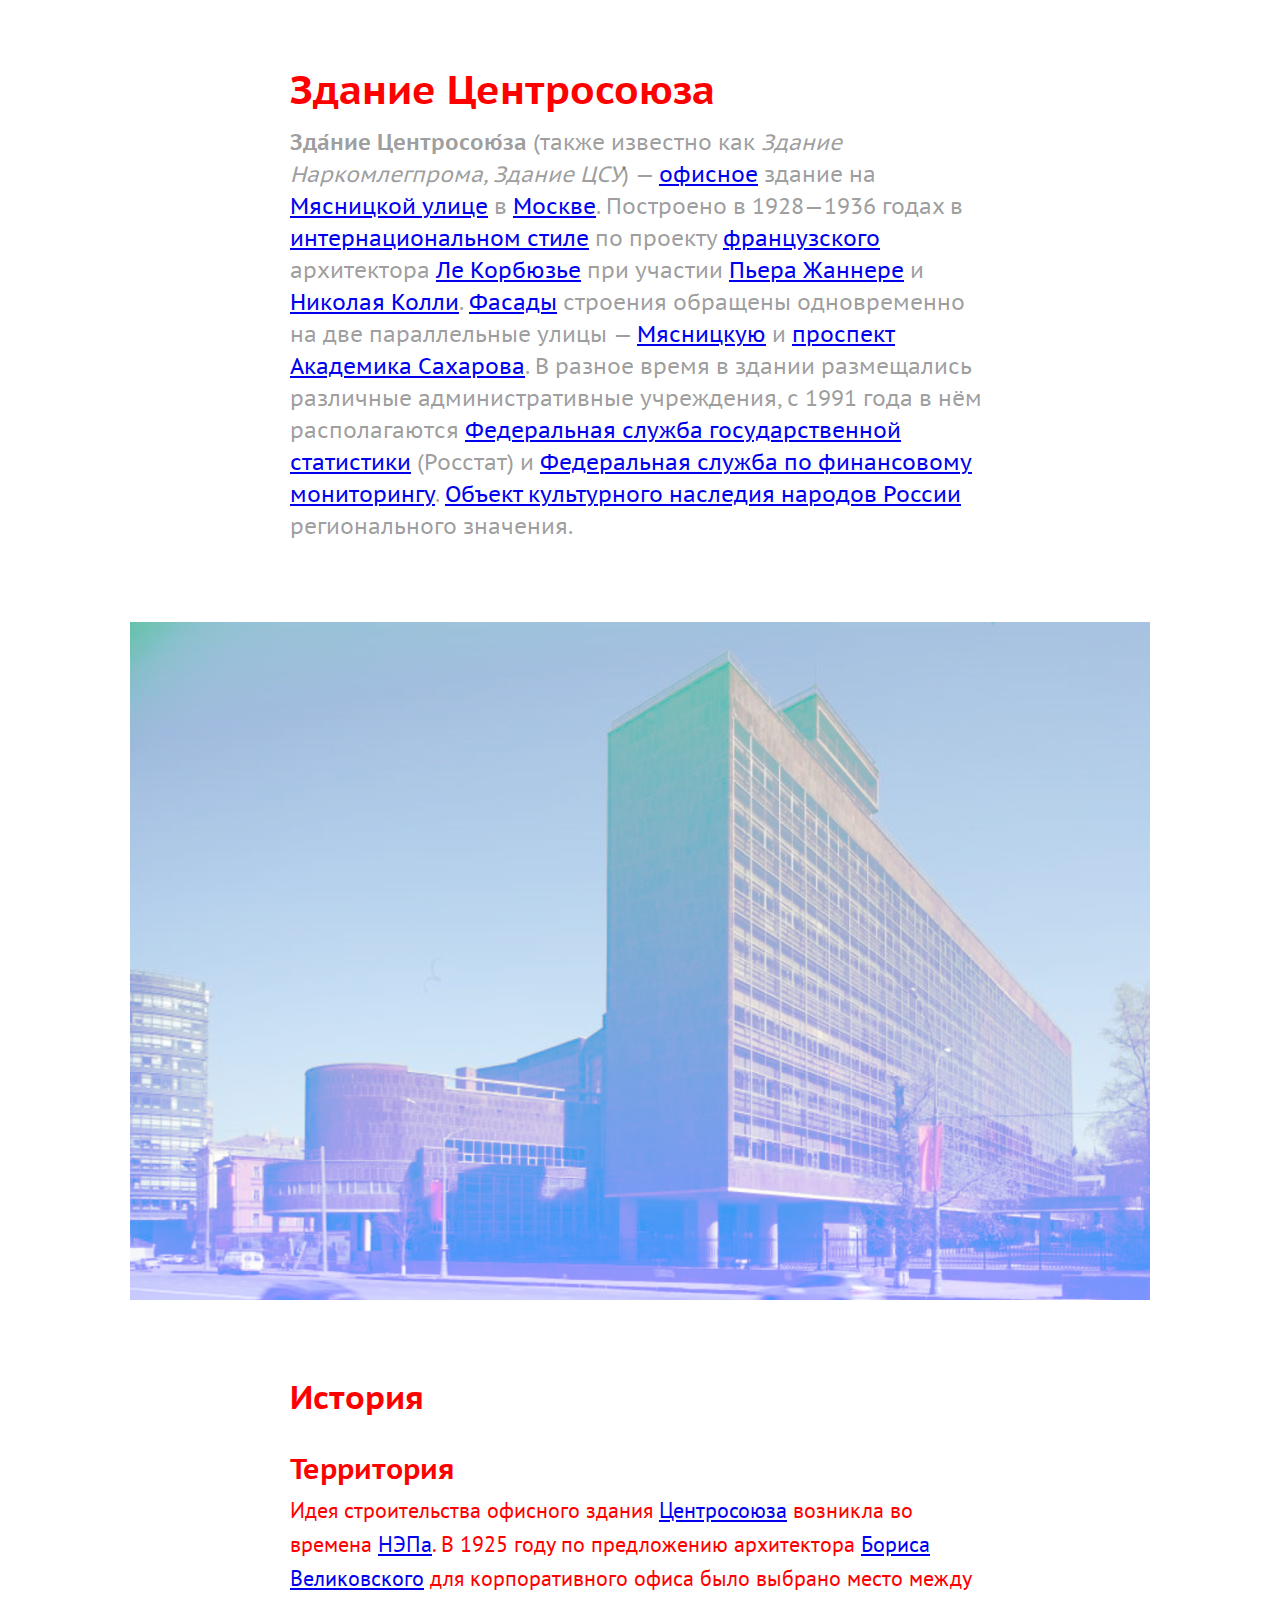
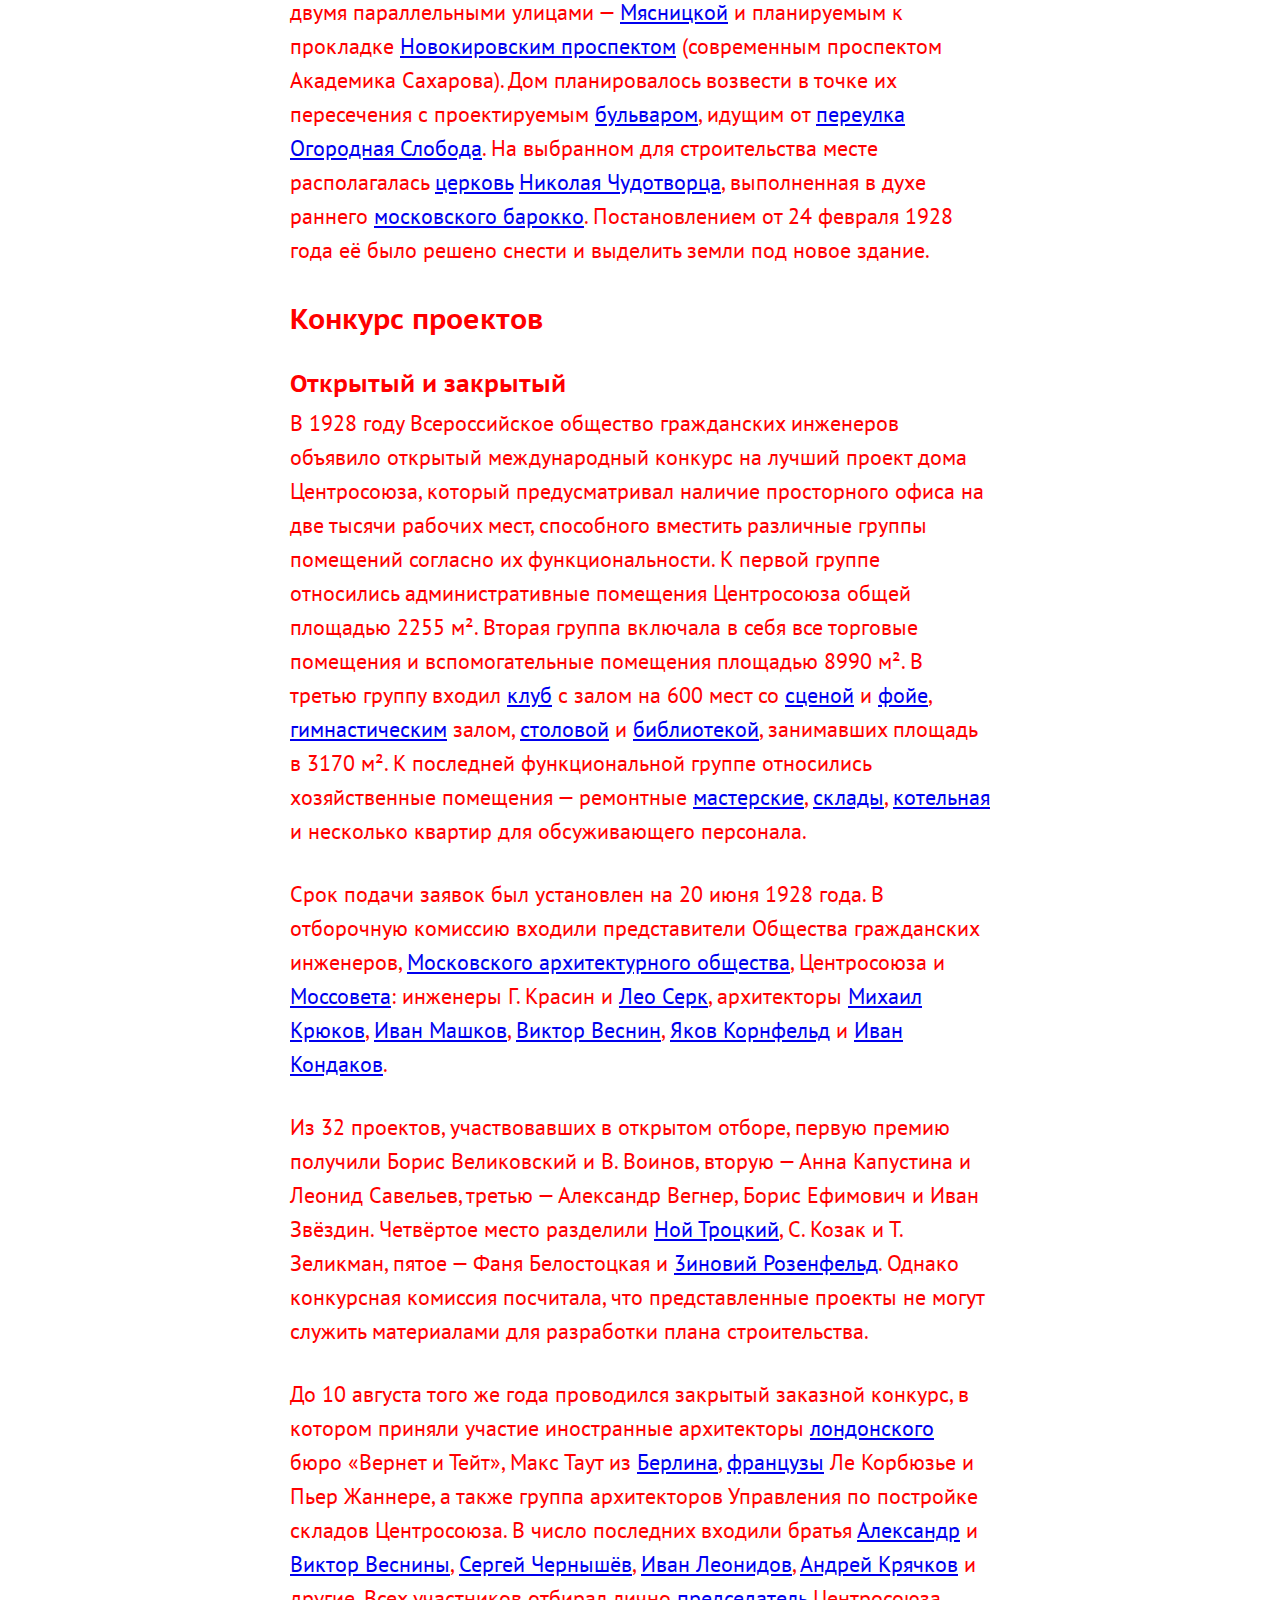
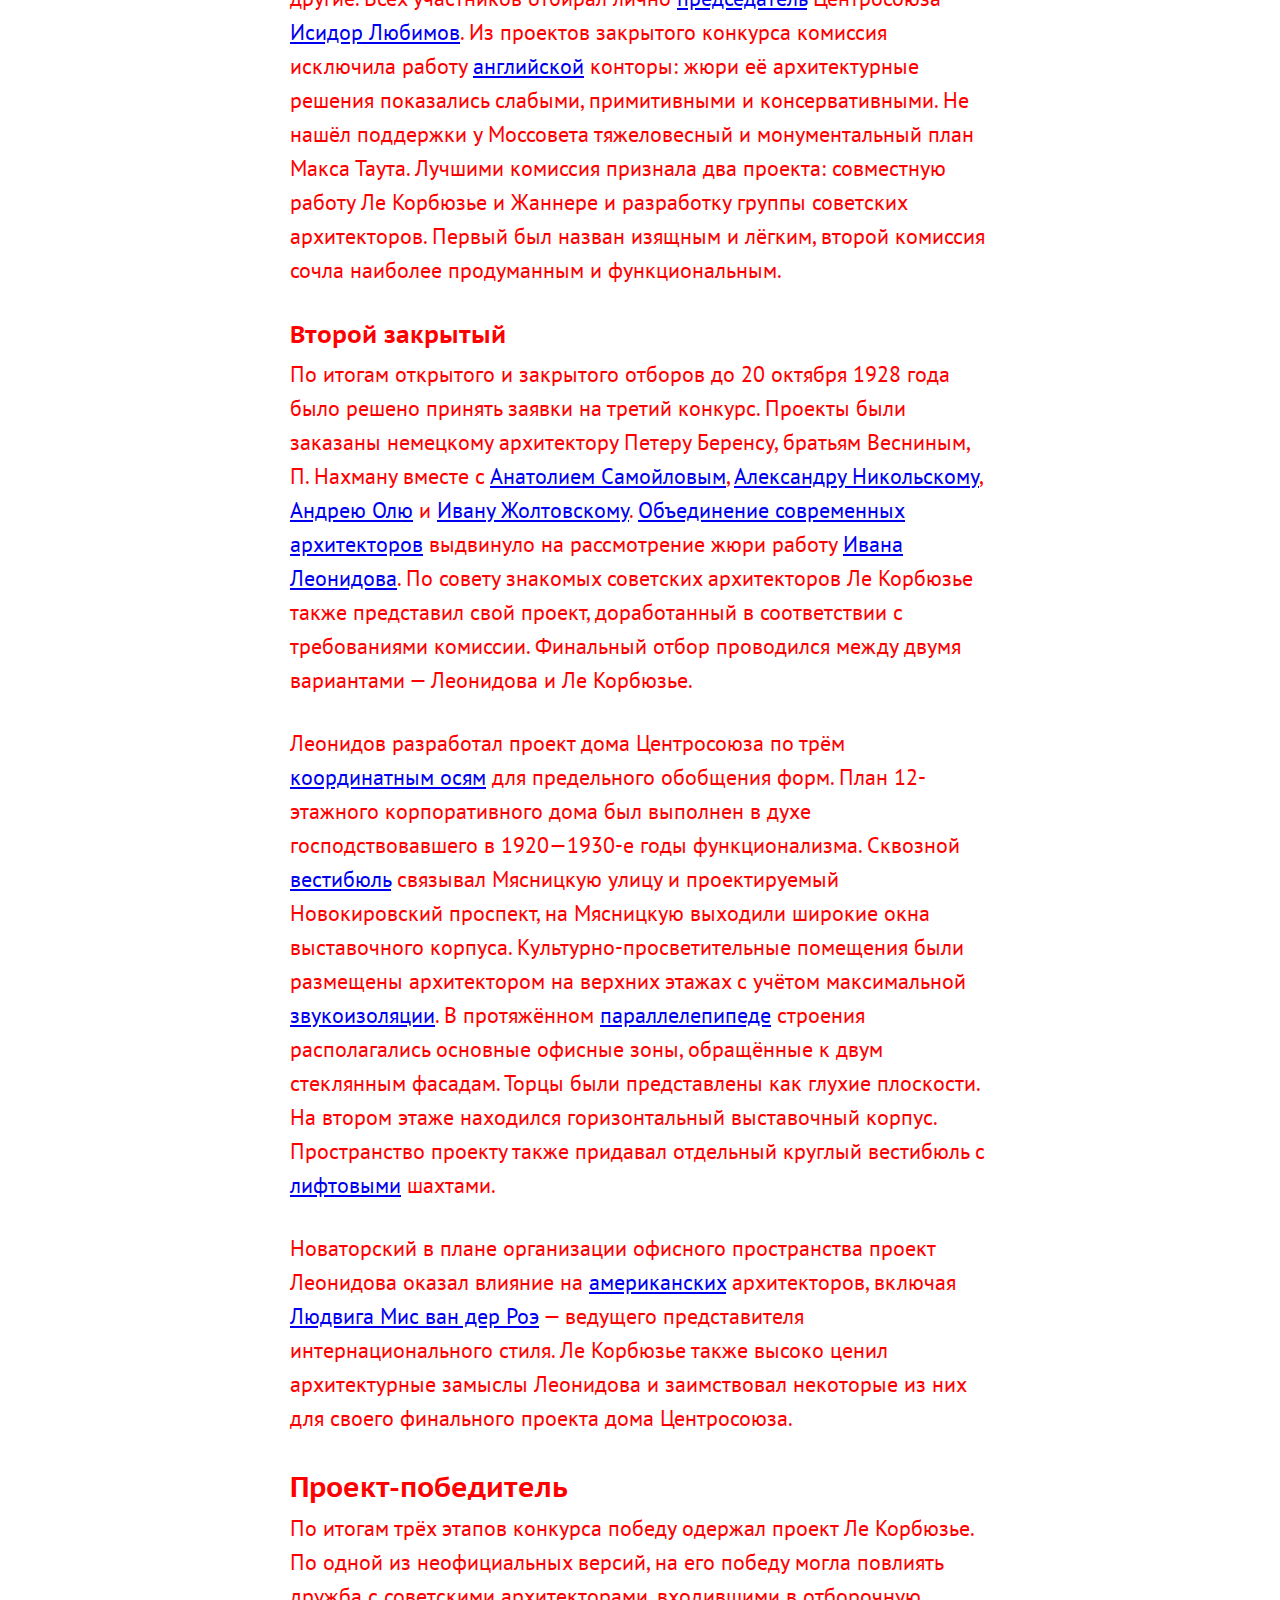
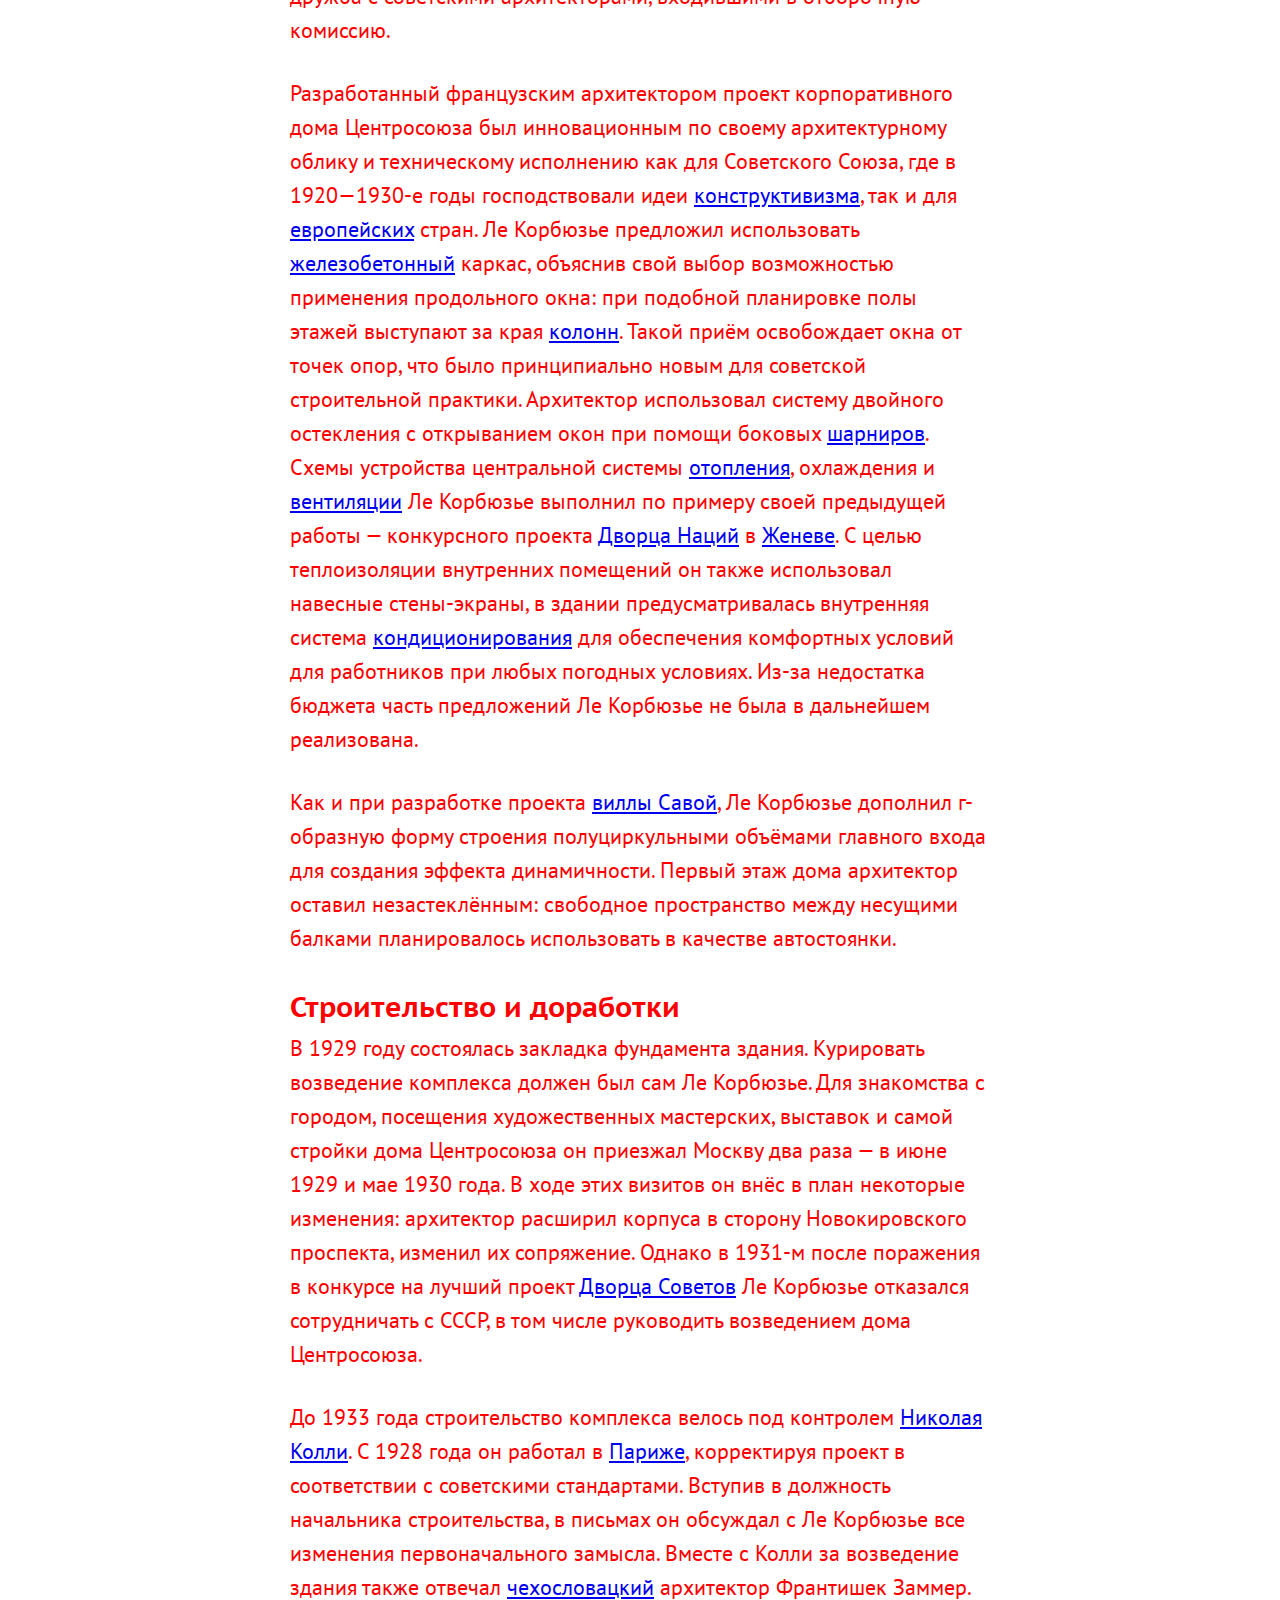
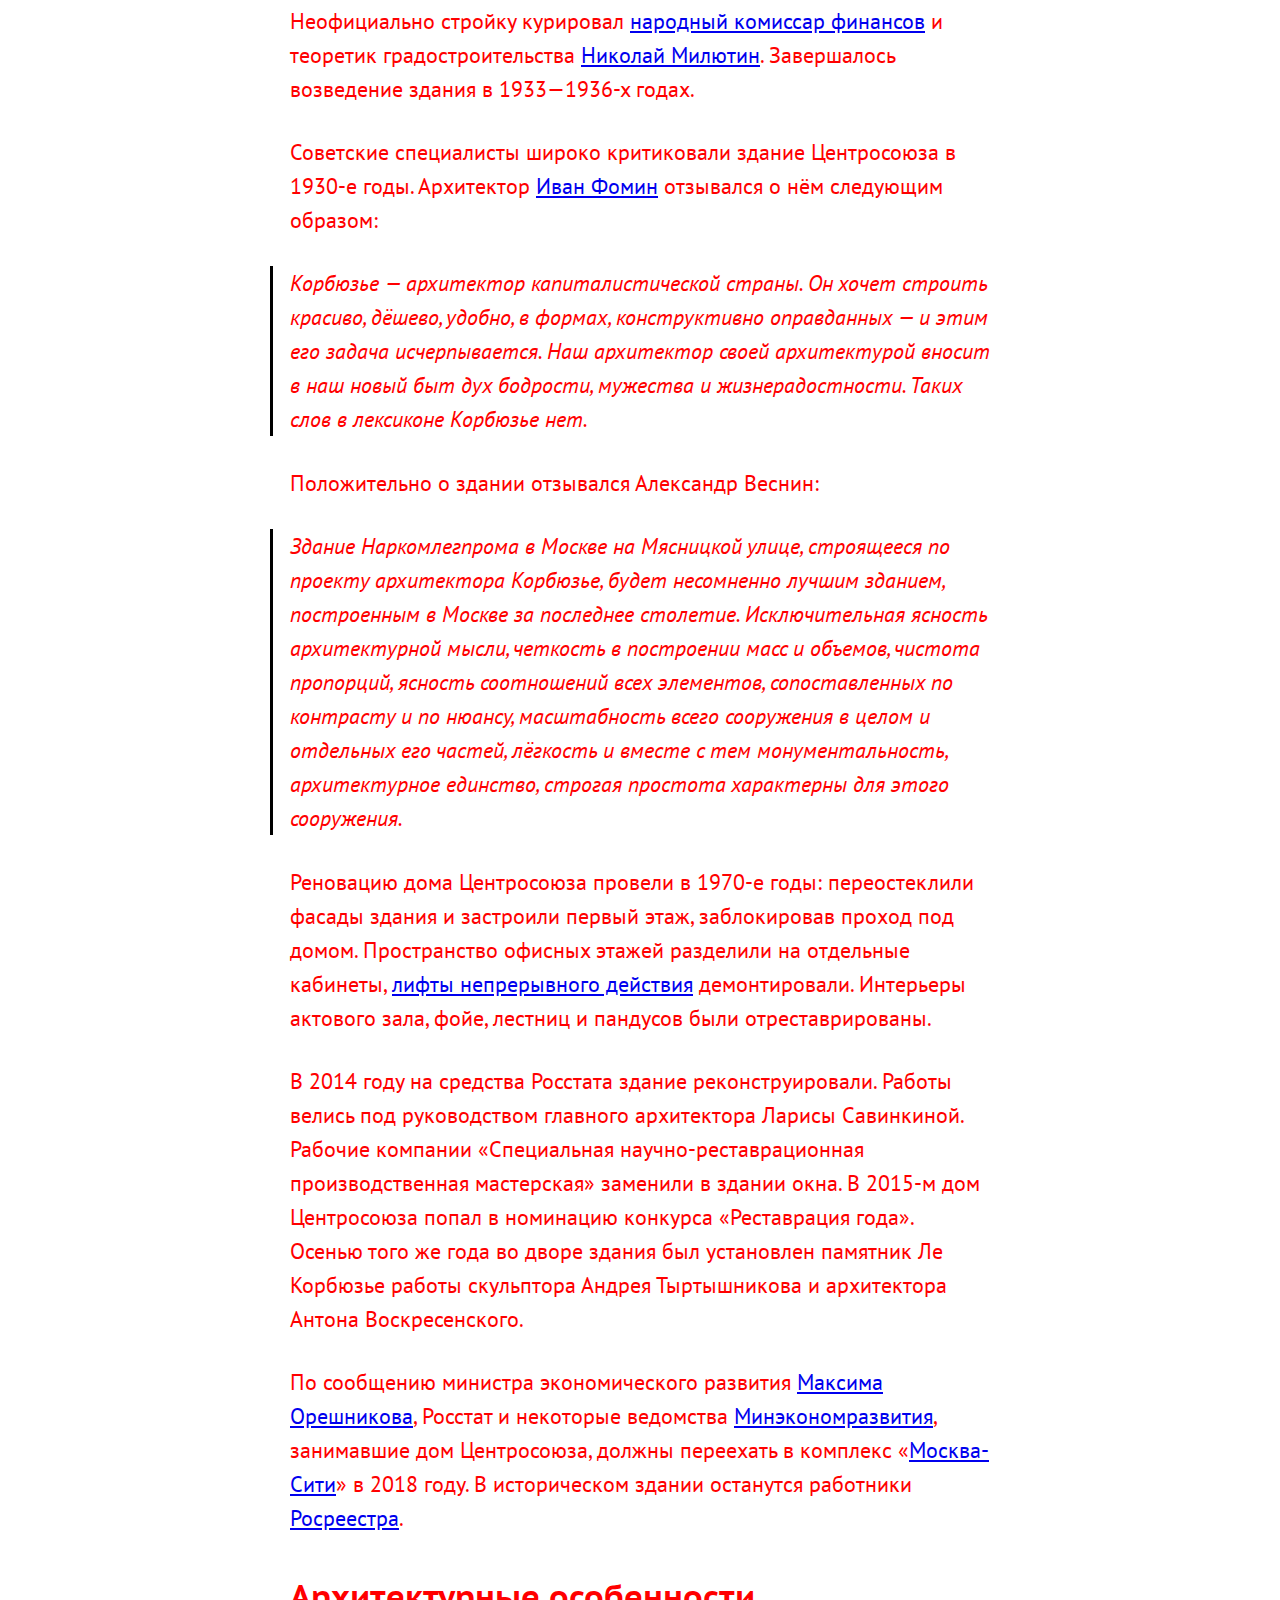
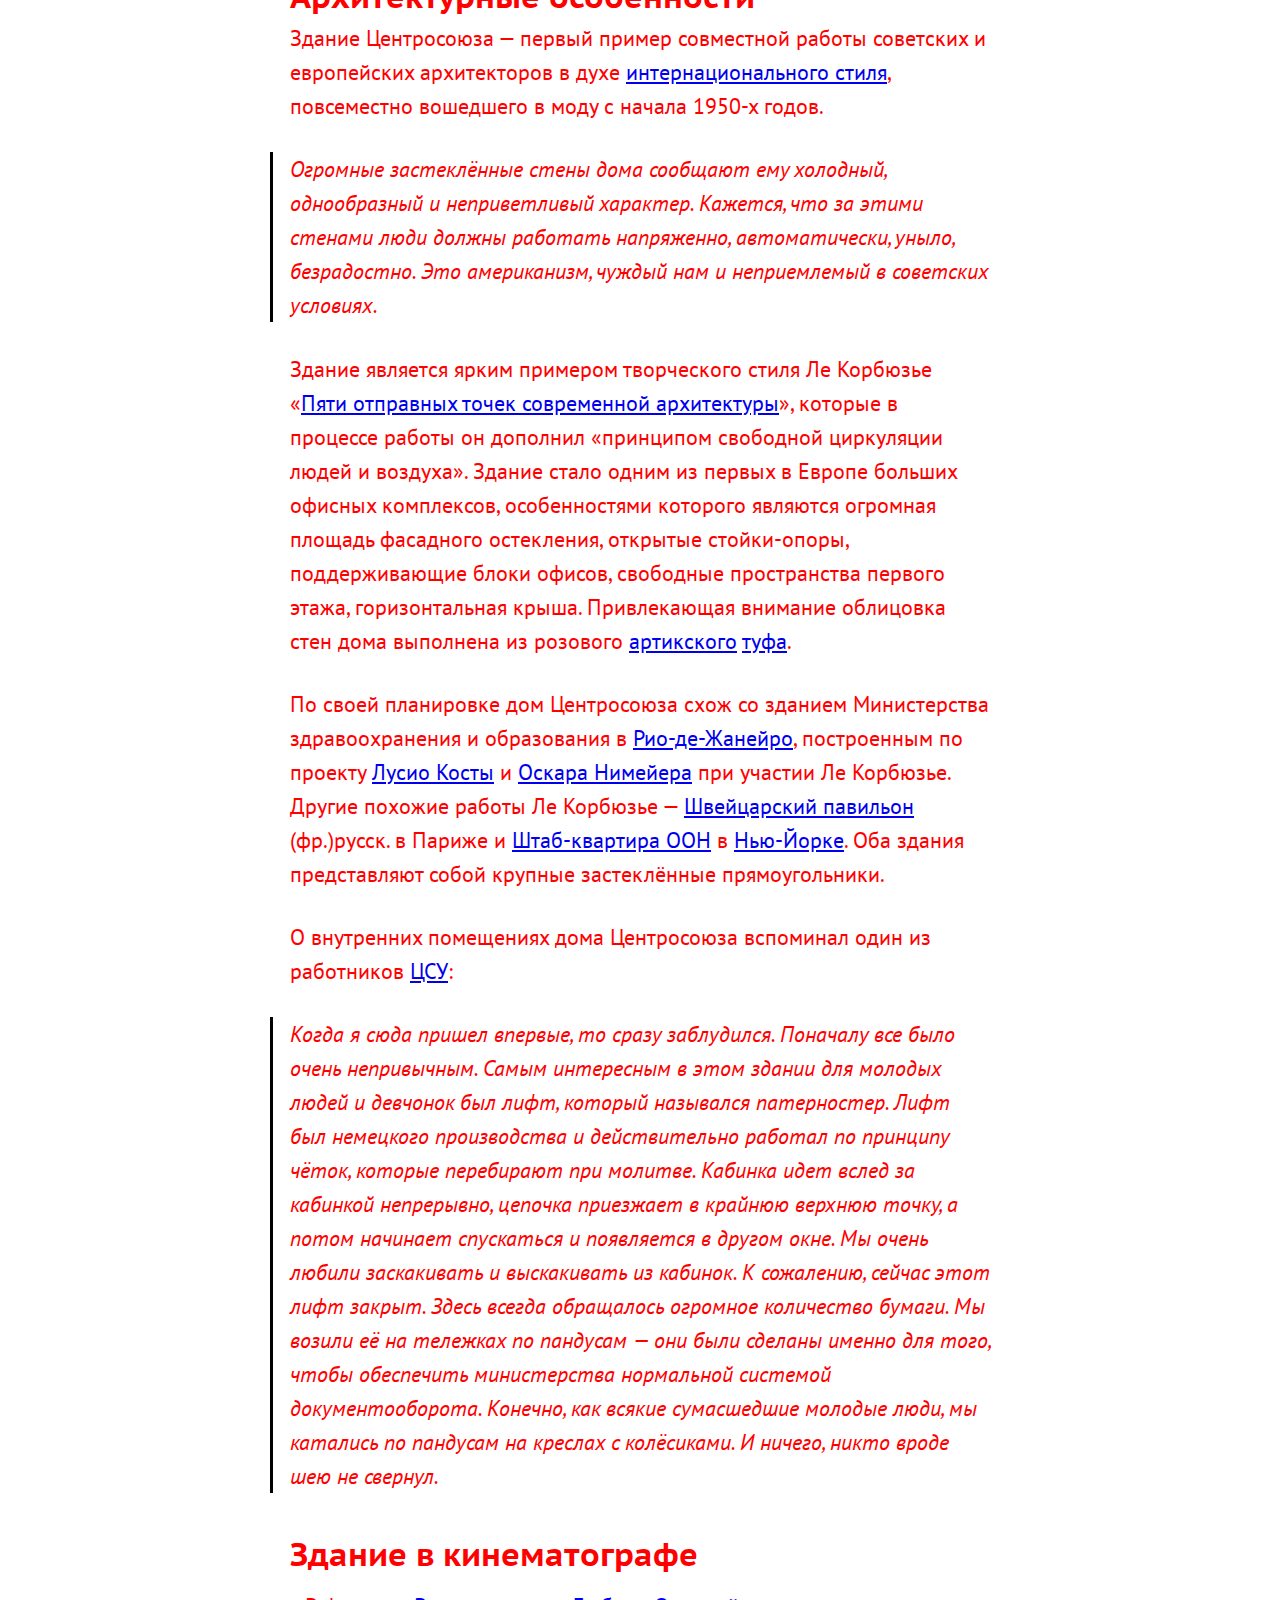
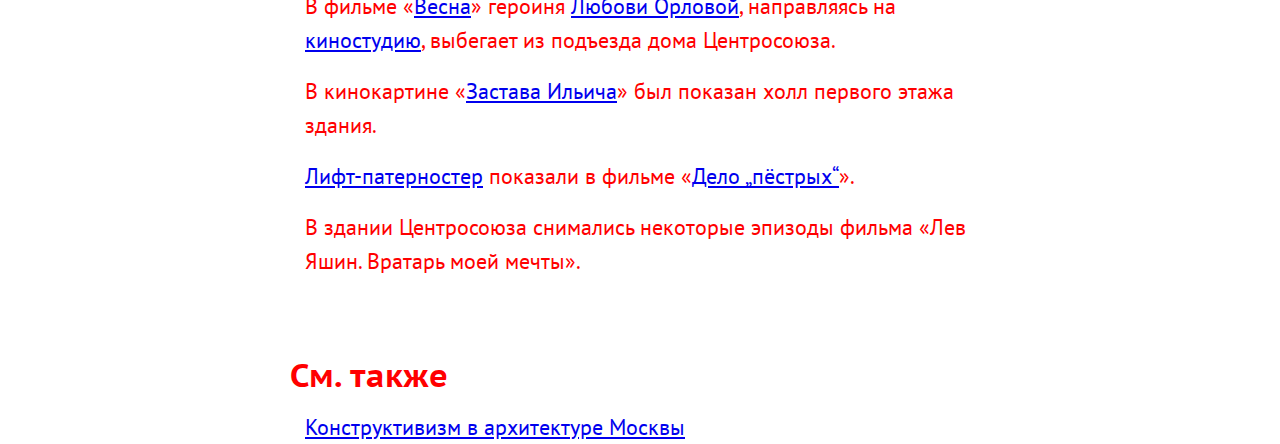
==== centrosouz.html @ 0b1fa645 "merge-two-houses" ====
<!DOCTYPE html>
<html lang="en" dir="ltr">
  <head>
    <meta charset="utf-8">
    <title>Здание Центросоюза</title>
    <link rel="stylesheet" href="src/reset.css">
    <link href="https://fonts.googleapis.com/css2?family=PT+Sans+Caption:wght@400;700&family=PT+Sans:ital,wght@0,400;0,700;1,400;1,700&display=swap" rel="stylesheet">
    <link rel="stylesheet" href="src/style.css">
    <link rel="stylesheet" href="src/sidebar.css">
  </head>
  <body>
    <h1>Здание Центросоюза</h1>
    <p><b>Зда́ние Центросою́за</b> (также известно как <i>Здание Наркомлегпрома, Здание ЦСУ</i>) — <a href="https://ru.wikipedia.org/wiki/%D0%9E%D1%84%D0%B8%D1%81">офисное</a> здание на <a href="https://ru.wikipedia.org/wiki/%D0%9C%D1%8F%D1%81%D0%BD%D0%B8%D1%86%D0%BA%D0%B0%D1%8F_%D1%83%D0%BB%D0%B8%D1%86%D0%B0">Мясницкой улице</a> в <a href="https://ru.wikipedia.org/wiki/%D0%9C%D0%BE%D1%81%D0%BA%D0%B2%D0%B0">Москве</a>. Построено в 1928—1936 годах в <a href="https://ru.wikipedia.org/wiki/%D0%98%D0%BD%D1%82%D0%B5%D1%80%D0%BD%D0%B0%D1%86%D0%B8%D0%BE%D0%BD%D0%B0%D0%BB%D1%8C%D0%BD%D1%8B%D0%B9_%D1%81%D1%82%D0%B8%D0%BB%D1%8C">интернациональном стиле</a> по проекту <a href="https://ru.wikipedia.org/wiki/%D0%A4%D1%80%D0%B0%D0%BD%D1%86%D0%B8%D1%8F">французского</a> архитектора <a href="https://ru.wikipedia.org/wiki/%D0%9B%D0%B5_%D0%9A%D0%BE%D1%80%D0%B1%D1%8E%D0%B7%D1%8C%D0%B5">Ле Корбюзье</a> при участии <a href="https://ru.wikipedia.org/wiki/%D0%96%D0%B0%D0%BD%D0%BD%D0%B5%D1%80%D0%B5,_%D0%9F%D1%8C%D0%B5%D1%80">Пьера Жаннере</a> и <a href="https://ru.wikipedia.org/wiki/%D0%9A%D0%BE%D0%BB%D0%BB%D0%B8,_%D0%9D%D0%B8%D0%BA%D0%BE%D0%BB%D0%B0%D0%B9_%D0%94%D0%B6%D0%B5%D0%BC%D1%81%D0%BE%D0%B2%D0%B8%D1%87">Николая Колли</a>. <a href="https://ru.wikipedia.org/wiki/%D0%A4%D0%B0%D1%81%D0%B0%D0%B4">Фасады</a> строения обращены одновременно на две параллельные улицы — <a href="https://ru.wikipedia.org/wiki/%D0%9C%D1%8F%D1%81%D0%BD%D0%B8%D1%86%D0%BA%D0%B0%D1%8F_%D1%83%D0%BB%D0%B8%D1%86%D0%B0">Мясницкую</a> и <a href="https://ru.wikipedia.org/wiki/%D0%9F%D1%80%D0%BE%D1%81%D0%BF%D0%B5%D0%BA%D1%82_%D0%90%D0%BA%D0%B0%D0%B4%D0%B5%D0%BC%D0%B8%D0%BA%D0%B0_%D0%A1%D0%B0%D1%85%D0%B0%D1%80%D0%BE%D0%B2%D0%B0_(%D0%9C%D0%BE%D1%81%D0%BA%D0%B2%D0%B0)">проспект Академика Сахарова</a>. В разное время в здании размещались различные административные учреждения, с 1991 года в нём располагаются <a href="https://ru.wikipedia.org/wiki/%D0%A4%D0%B5%D0%B4%D0%B5%D1%80%D0%B0%D0%BB%D1%8C%D0%BD%D0%B0%D1%8F_%D1%81%D0%BB%D1%83%D0%B6%D0%B1%D0%B0_%D0%B3%D0%BE%D1%81%D1%83%D0%B4%D0%B0%D1%80%D1%81%D1%82%D0%B2%D0%B5%D0%BD%D0%BD%D0%BE%D0%B9_%D1%81%D1%82%D0%B0%D1%82%D0%B8%D1%81%D1%82%D0%B8%D0%BA%D0%B8">Федеральная служба государственной статистики</a> (Росстат) и <a href="https://ru.wikipedia.org/wiki/%D0%A4%D0%B5%D0%B4%D0%B5%D1%80%D0%B0%D0%BB%D1%8C%D0%BD%D0%B0%D1%8F_%D1%81%D0%BB%D1%83%D0%B6%D0%B1%D0%B0_%D0%BF%D0%BE_%D1%84%D0%B8%D0%BD%D0%B0%D0%BD%D1%81%D0%BE%D0%B2%D0%BE%D0%BC%D1%83_%D0%BC%D0%BE%D0%BD%D0%B8%D1%82%D0%BE%D1%80%D0%B8%D0%BD%D0%B3%D1%83">Федеральная служба по финансовому мониторингу</a>. <a href="https://ru.wikipedia.org/wiki/%D0%9E%D0%B1%D1%8A%D0%B5%D0%BA%D1%82_%D0%BA%D1%83%D0%BB%D1%8C%D1%82%D1%83%D1%80%D0%BD%D0%BE%D0%B3%D0%BE_%D0%BD%D0%B0%D1%81%D0%BB%D0%B5%D0%B4%D0%B8%D1%8F_%D0%A0%D0%BE%D1%81%D1%81%D0%B8%D0%B8">Объект культурного наследия народов России</a> регионального значения.</p>

    <img src="centrosouz.jpg" alt="Здание Центросоюза">

    <h2>История</h2>
    <h3>Территория</h3>
    <p>Идея строительства офисного здания <a href="https://ru.wikipedia.org/wiki/%D0%A6%D0%B5%D0%BD%D1%82%D1%80%D0%BE%D1%81%D0%BE%D1%8E%D0%B7">Центросоюза</a> возникла во времена <a href="https://ru.wikipedia.org/wiki/%D0%9D%D0%BE%D0%B2%D0%B0%D1%8F_%D1%8D%D0%BA%D0%BE%D0%BD%D0%BE%D0%BC%D0%B8%D1%87%D0%B5%D1%81%D0%BA%D0%B0%D1%8F_%D0%BF%D0%BE%D0%BB%D0%B8%D1%82%D0%B8%D0%BA%D0%B0">НЭПа</a>. В 1925 году по предложению архитектора <a href="https://ru.wikipedia.org/wiki/%D0%92%D0%B5%D0%BB%D0%B8%D0%BA%D0%BE%D0%B2%D1%81%D0%BA%D0%B8%D0%B9,_%D0%91%D0%BE%D1%80%D0%B8%D1%81_%D0%9C%D0%B8%D1%85%D0%B0%D0%B9%D0%BB%D0%BE%D0%B2%D0%B8%D1%87">Бориса Великовского</a> для корпоративного офиса было выбрано место между двумя параллельными улицами — <a href="https://ru.wikipedia.org/wiki/%D0%9C%D1%8F%D1%81%D0%BD%D0%B8%D1%86%D0%BA%D0%B0%D1%8F_%D1%83%D0%BB%D0%B8%D1%86%D0%B0">Мясницкой</a> и планируемым к прокладке <a href="https://ru.wikipedia.org/wiki/%D0%9F%D1%80%D0%BE%D1%81%D0%BF%D0%B5%D0%BA%D1%82_%D0%90%D0%BA%D0%B0%D0%B4%D0%B5%D0%BC%D0%B8%D0%BA%D0%B0_%D0%A1%D0%B0%D1%85%D0%B0%D1%80%D0%BE%D0%B2%D0%B0_(%D0%9C%D0%BE%D1%81%D0%BA%D0%B2%D0%B0)">Новокировским проспектом</a> (современным проспектом Академика Сахарова). Дом планировалось возвести в точке их пересечения с проектируемым <a href="https://ru.wikipedia.org/wiki/%D0%91%D1%83%D0%BB%D1%8C%D0%B2%D0%B0%D1%80">бульваром</a>, идущим от <a href="https://ru.wikipedia.org/wiki/%D0%9F%D0%B5%D1%80%D0%B5%D1%83%D0%BB%D0%BE%D0%BA_%D0%9E%D0%B3%D0%BE%D1%80%D0%BE%D0%B4%D0%BD%D0%B0%D1%8F_%D0%A1%D0%BB%D0%BE%D0%B1%D0%BE%D0%B4%D0%B0">переулка Огородная Слобода</a>. На выбранном для строительства месте располагалась <a href="https://ru.wikipedia.org/wiki/%D0%A6%D0%B5%D1%80%D0%BA%D0%BE%D0%B2%D1%8C_(%D1%81%D0%BE%D0%BE%D1%80%D1%83%D0%B6%D0%B5%D0%BD%D0%B8%D0%B5)">церковь</a> <a href="https://ru.wikipedia.org/wiki/%D0%9D%D0%B8%D0%BA%D0%BE%D0%BB%D0%B0%D0%B9_%D0%A7%D1%83%D0%B4%D0%BE%D1%82%D0%B2%D0%BE%D1%80%D0%B5%D1%86">Николая Чудотворца</a>, выполненная в духе раннего <a href="https://ru.wikipedia.org/wiki/%D0%9C%D0%BE%D1%81%D0%BA%D0%BE%D0%B2%D1%81%D0%BA%D0%BE%D0%B5_%D0%B1%D0%B0%D1%80%D0%BE%D0%BA%D0%BA%D0%BE">московского барокко</a>. Постановлением от 24 февраля 1928 года её было решено снести и выделить земли под новое здание.</p>

    <h3>Конкурс проектов</h3>
    <h4>Открытый и закрытый</h4>
    <p>В 1928 году Всероссийское общество гражданских инженеров объявило открытый международный конкурс на лучший проект дома Центросоюза, который предусматривал наличие просторного офиса на две тысячи рабочих мест, способного вместить различные группы помещений согласно их функциональности. К первой группе относились административные помещения Центросоюза общей площадью 2255 м². Вторая группа включала в себя все торговые помещения и вспомогательные помещения площадью 8990 м². В третью группу входил <a href="https://ru.wikipedia.org/wiki/%D0%94%D0%BE%D0%BC_%D0%BA%D1%83%D0%BB%D1%8C%D1%82%D1%83%D1%80%D1%8B">клуб</a> с залом на 600 мест со <a href="https://ru.wikipedia.org/wiki/%D0%A1%D1%86%D0%B5%D0%BD%D0%B0">сценой</a> и <a href="https://ru.wikipedia.org/wiki/%D0%A4%D0%BE%D0%B9%D0%B5">фойе</a>, <a href="https://ru.wikipedia.org/wiki/%D0%93%D0%B8%D0%BC%D0%BD%D0%B0%D1%81%D1%82%D0%B8%D0%BA%D0%B0">гимнастическим</a> залом, <a href="https://ru.wikipedia.org/wiki/%D0%A1%D1%82%D0%BE%D0%BB%D0%BE%D0%B2%D0%B0%D1%8F">столовой</a> и <a href="https://ru.wikipedia.org/wiki/%D0%91%D0%B8%D0%B1%D0%BB%D0%B8%D0%BE%D1%82%D0%B5%D0%BA%D0%B0">библиотекой</a>, занимавших площадь в 3170 м². К последней функциональной группе относились хозяйственные помещения — ремонтные <a href="https://ru.wikipedia.org/wiki/%D0%9C%D0%B0%D1%81%D1%82%D0%B5%D1%80%D1%81%D0%BA%D0%B0%D1%8F">мастерские</a>, <a href="https://ru.wikipedia.org/wiki/%D0%A1%D0%BA%D0%BB%D0%B0%D0%B4">склады</a>, <a href="https://ru.wikipedia.org/wiki/%D0%9A%D0%BE%D1%82%D0%B5%D0%BB%D1%8C%D0%BD%D0%B0%D1%8F">котельная</a> и несколько квартир для обсуживающего персонала.</p>
    <p>Срок подачи заявок был установлен на 20 июня 1928 года. В отборочную комиссию входили представители Общества гражданских инженеров, <a href="https://ru.wikipedia.org/wiki/%D0%9C%D0%BE%D1%81%D0%BA%D0%BE%D0%B2%D1%81%D0%BA%D0%BE%D0%B5_%D0%B0%D1%80%D1%85%D0%B8%D1%82%D0%B5%D0%BA%D1%82%D1%83%D1%80%D0%BD%D0%BE%D0%B5_%D0%BE%D0%B1%D1%89%D0%B5%D1%81%D1%82%D0%B2%D0%BE">Московского архитектурного общества</a>, Центросоюза и <a href="https://ru.wikipedia.org/wiki/%D0%9C%D0%BE%D1%81%D0%BA%D0%BE%D0%B2%D1%81%D0%BA%D0%B8%D0%B9_%D0%B3%D0%BE%D1%80%D0%BE%D0%B4%D1%81%D0%BA%D0%BE%D0%B9_%D1%81%D0%BE%D0%B2%D0%B5%D1%82">Моссовета</a>: инженеры Г. Красин и <a href="https://ru.wikipedia.org/wiki/%D0%A1%D0%B5%D1%80%D0%BA,_%D0%9B%D0%B5%D0%BE_%D0%90%D0%BA%D1%81%D0%B5%D0%BB%D0%B5%D0%B2%D0%B8%D1%87">Лео Серк</a>, архитекторы <a href="https://ru.wikipedia.org/wiki/%D0%9A%D1%80%D1%8E%D0%BA%D0%BE%D0%B2,_%D0%9C%D0%B8%D1%85%D0%B0%D0%B8%D0%BB_%D0%92%D0%B0%D1%81%D0%B8%D0%BB%D1%8C%D0%B5%D0%B2%D0%B8%D1%87_(%D0%B0%D1%80%D1%85%D0%B8%D1%82%D0%B5%D0%BA%D1%82%D0%BE%D1%80)">Михаил Крюков</a>, <a href="https://ru.wikipedia.org/wiki/%D0%9C%D0%B0%D1%88%D0%BA%D0%BE%D0%B2,_%D0%98%D0%B2%D0%B0%D0%BD_%D0%9F%D0%B0%D0%B2%D0%BB%D0%BE%D0%B2%D0%B8%D1%87">Иван Машков</a>, <a href="https://ru.wikipedia.org/wiki/%D0%92%D0%B5%D1%81%D0%BD%D0%B8%D0%BD,_%D0%92%D0%B8%D0%BA%D1%82%D0%BE%D1%80_%D0%90%D0%BB%D0%B5%D0%BA%D1%81%D0%B0%D0%BD%D0%B4%D1%80%D0%BE%D0%B2%D0%B8%D1%87">Виктор Веснин</a>, <a href="https://ru.wikipedia.org/wiki/%D0%9A%D0%BE%D1%80%D0%BD%D1%84%D0%B5%D0%BB%D1%8C%D0%B4,_%D0%AF%D0%BA%D0%BE%D0%B2_%D0%90%D0%B1%D1%80%D0%B0%D0%BC%D0%BE%D0%B2%D0%B8%D1%87">Яков Корнфельд</a> и <a href="https://ru.wikipedia.org/wiki/%D0%9A%D0%BE%D0%BD%D0%B4%D0%B0%D0%BA%D0%BE%D0%B2,_%D0%98%D0%B2%D0%B0%D0%BD_%D0%98%D0%B2%D0%B0%D0%BD%D0%BE%D0%B2%D0%B8%D1%87">Иван Кондаков</a>.</p>
    <p>Из 32 проектов, участвовавших в открытом отборе, первую премию получили Борис Великовский и В. Воинов, вторую — Анна Капустина и Леонид Савельев, третью — Александр Вегнер, Борис Ефимович и Иван Звёздин. Четвёртое место разделили <a href="https://ru.wikipedia.org/wiki/%D0%A2%D1%80%D0%BE%D1%86%D0%BA%D0%B8%D0%B9,_%D0%9D%D0%BE%D0%B9_%D0%90%D0%B1%D1%80%D0%B0%D0%BC%D0%BE%D0%B2%D0%B8%D1%87">Ной Троцкий</a>, С. Козак и Т. Зеликман, пятое — Фаня Белостоцкая и <a href="https://ru.wikipedia.org/wiki/%D0%A0%D0%BE%D0%B7%D0%B5%D0%BD%D1%84%D0%B5%D0%BB%D1%8C%D0%B4,_%D0%97%D0%B8%D0%BD%D0%BE%D0%B2%D0%B8%D0%B9_%D0%9C%D0%BE%D0%B8%D1%81%D0%B5%D0%B5%D0%B2%D0%B8%D1%87">3иновий Розенфельд</a>. Однако конкурсная комиссия посчитала, что представленные проекты не могут служить материалами для разработки плана строительства.</p>
    <p>До 10 августа того же года проводился закрытый заказной конкурс, в котором приняли участие иностранные архитекторы <a href="https://ru.wikipedia.org/wiki/%D0%9B%D0%BE%D0%BD%D0%B4%D0%BE%D0%BD">лондонского</a> бюро «Вернет и Тейт», Макс Таут из <a href="https://ru.wikipedia.org/wiki/%D0%91%D0%B5%D1%80%D0%BB%D0%B8%D0%BD">Берлина</a>, <a href="https://ru.wikipedia.org/wiki/%D0%A4%D1%80%D0%B0%D0%BD%D1%86%D0%B8%D1%8F">французы</a> Ле Корбюзье и Пьер Жаннере, а также группа архитекторов Управления по постройке складов Центросоюза. В число последних входили братья <a href="https://ru.wikipedia.org/wiki/%D0%92%D0%B5%D1%81%D0%BD%D0%B8%D0%BD,_%D0%90%D0%BB%D0%B5%D0%BA%D1%81%D0%B0%D0%BD%D0%B4%D1%80_%D0%90%D0%BB%D0%B5%D0%BA%D1%81%D0%B0%D0%BD%D0%B4%D1%80%D0%BE%D0%B2%D0%B8%D1%87">Александр</a> и <a href="https://ru.wikipedia.org/wiki/%D0%92%D0%B5%D1%81%D0%BD%D0%B8%D0%BD,_%D0%92%D0%B8%D0%BA%D1%82%D0%BE%D1%80_%D0%90%D0%BB%D0%B5%D0%BA%D1%81%D0%B0%D0%BD%D0%B4%D1%80%D0%BE%D0%B2%D0%B8%D1%87">Виктор Веснины</a>, <a href="https://ru.wikipedia.org/wiki/%D0%A7%D0%B5%D1%80%D0%BD%D1%8B%D1%88%D1%91%D0%B2,_%D0%A1%D0%B5%D1%80%D0%B3%D0%B5%D0%B9_%D0%95%D0%B3%D0%BE%D1%80%D0%BE%D0%B2%D0%B8%D1%87">Сергей Чернышёв</a>, <a href="https://ru.wikipedia.org/wiki/%D0%9B%D0%B5%D0%BE%D0%BD%D0%B8%D0%B4%D0%BE%D0%B2,_%D0%98%D0%B2%D0%B0%D0%BD_%D0%98%D0%BB%D1%8C%D0%B8%D1%87">Иван Леонидов</a>, <a href="https://ru.wikipedia.org/wiki/%D0%9A%D1%80%D1%8F%D1%87%D0%BA%D0%BE%D0%B2,_%D0%90%D0%BD%D0%B4%D1%80%D0%B5%D0%B9_%D0%94%D0%BC%D0%B8%D1%82%D1%80%D0%B8%D0%B5%D0%B2%D0%B8%D1%87">Андрей Крячков</a> и другие. Всех участников отбирал лично <a href="https://ru.wikipedia.org/wiki/%D0%9F%D1%80%D0%B5%D0%B4%D1%81%D0%B5%D0%B4%D0%B0%D1%82%D0%B5%D0%BB%D1%8C">председатель</a> Центросоюза <a href="https://ru.wikipedia.org/wiki/%D0%9B%D1%8E%D0%B1%D0%B8%D0%BC%D0%BE%D0%B2,_%D0%98%D1%81%D0%B8%D0%B4%D0%BE%D1%80_%D0%95%D0%B2%D1%81%D1%82%D0%B8%D0%B3%D0%BD%D0%B5%D0%B5%D0%B2%D0%B8%D1%87">Исидор Любимов</a>. Из проектов закрытого конкурса комиссия исключила работу <a href="https://ru.wikipedia.org/wiki/%D0%92%D0%B5%D0%BB%D0%B8%D0%BA%D0%BE%D0%B1%D1%80%D0%B8%D1%82%D0%B0%D0%BD%D0%B8%D1%8F">английской</a> конторы: жюри её архитектурные решения показались слабыми, примитивными и консервативными. Не нашёл поддержки у Моссовета тяжеловесный и монументальный план Макса Таута. Лучшими комиссия признала два проекта: совместную работу Ле Корбюзье и Жаннере и разработку группы советских архитекторов. Первый был назван изящным и лёгким, второй комиссия сочла наиболее продуманным и функциональным.</p>

    <h4>Второй закрытый</h4>
    <p>По итогам открытого и закрытого отборов до 20 октября 1928 года было решено принять заявки на третий конкурс. Проекты были заказаны немецкому архитектору Петеру Беренсу, братьям Весниным, П. Нахману вместе с <a href="https://ru.wikipedia.org/wiki/%D0%A1%D0%B0%D0%BC%D0%BE%D0%B9%D0%BB%D0%BE%D0%B2,_%D0%90%D0%BD%D0%B0%D1%82%D0%BE%D0%BB%D0%B8%D0%B9_%D0%92%D0%B0%D1%81%D0%B8%D0%BB%D1%8C%D0%B5%D0%B2%D0%B8%D1%87">Анатолием Самойловым</a>, <a href="https://ru.wikipedia.org/wiki/%D0%9D%D0%B8%D0%BA%D0%BE%D0%BB%D1%8C%D1%81%D0%BA%D0%B8%D0%B9,_%D0%90%D0%BB%D0%B5%D0%BA%D1%81%D0%B0%D0%BD%D0%B4%D1%80_%D0%A1%D0%B5%D1%80%D0%B3%D0%B5%D0%B5%D0%B2%D0%B8%D1%87_(%D0%B0%D1%80%D1%85%D0%B8%D1%82%D0%B5%D0%BA%D1%82%D0%BE%D1%80)">Александру Никольскому</a>, <a href="https://ru.wikipedia.org/wiki/%D0%9E%D0%BB%D1%8C,_%D0%90%D0%BD%D0%B4%D1%80%D0%B5%D0%B9_%D0%90%D0%BD%D0%B4%D1%80%D0%B5%D0%B5%D0%B2%D0%B8%D1%87">Андрею Олю</a> и <a href="https://ru.wikipedia.org/wiki/%D0%96%D0%BE%D0%BB%D1%82%D0%BE%D0%B2%D1%81%D0%BA%D0%B8%D0%B9,_%D0%98%D0%B2%D0%B0%D0%BD_%D0%92%D0%BB%D0%B0%D0%B4%D0%B8%D1%81%D0%BB%D0%B0%D0%B2%D0%BE%D0%B2%D0%B8%D1%87">Ивану Жолтовскому</a>. <a href="https://ru.wikipedia.org/wiki/%D0%9E%D0%B1%D1%8A%D0%B5%D0%B4%D0%B8%D0%BD%D0%B5%D0%BD%D0%B8%D0%B5_%D1%81%D0%BE%D0%B2%D1%80%D0%B5%D0%BC%D0%B5%D0%BD%D0%BD%D1%8B%D1%85_%D0%B0%D1%80%D1%85%D0%B8%D1%82%D0%B5%D0%BA%D1%82%D0%BE%D1%80%D0%BE%D0%B2">Объединение современных архитекторов</a> выдвинуло на рассмотрение жюри работу <a href="https://ru.wikipedia.org/wiki/%D0%9B%D0%B5%D0%BE%D0%BD%D0%B8%D0%B4%D0%BE%D0%B2,_%D0%98%D0%B2%D0%B0%D0%BD_%D0%98%D0%BB%D1%8C%D0%B8%D1%87">Ивана Леонидова</a>. По совету знакомых советских архитекторов Ле Корбюзье также представил свой проект, доработанный в соответствии с требованиями комиссии. Финальный отбор проводился между двумя вариантами — Леонидова и Ле Корбюзье.</p>
    <p>Леонидов разработал проект дома Центросоюза по трём <a href="https://ru.wikipedia.org/wiki/%D0%9F%D1%80%D1%8F%D0%BC%D0%BE%D1%83%D0%B3%D0%BE%D0%BB%D1%8C%D0%BD%D0%B0%D1%8F_%D1%81%D0%B8%D1%81%D1%82%D0%B5%D0%BC%D0%B0_%D0%BA%D0%BE%D0%BE%D1%80%D0%B4%D0%B8%D0%BD%D0%B0%D1%82">координатным осям</a> для предельного обобщения форм. План 12-этажного корпоративного дома был выполнен в духе господствовавшего в 1920—1930-е годы функционализма. Сквозной <a href="https://ru.wikipedia.org/wiki/%D0%92%D0%B5%D1%81%D1%82%D0%B8%D0%B1%D1%8E%D0%BB%D1%8C">вестибюль</a> связывал Мясницкую улицу и проектируемый Новокировский проспект, на Мясницкую выходили широкие окна выставочного корпуса. Культурно-просветительные помещения были размещены архитектором на верхних этажах с учётом максимальной <a href="https://ru.wikipedia.org/wiki/%D0%97%D0%B2%D1%83%D0%BA%D0%BE%D0%B8%D0%B7%D0%BE%D0%BB%D1%8F%D1%86%D0%B8%D1%8F">звукоизоляции</a>. В протяжённом <a href="https://ru.wikipedia.org/wiki/%D0%9F%D0%B0%D1%80%D0%B0%D0%BB%D0%BB%D0%B5%D0%BB%D0%B5%D0%BF%D0%B8%D0%BF%D0%B5%D0%B4">параллелепипеде</a> строения располагались основные офисные зоны, обращённые к двум стеклянным фасадам. Торцы были представлены как глухие плоскости. На втором этаже находился горизонтальный выставочный корпус. Пространство проекту также придавал отдельный круглый вестибюль с <a href="https://ru.wikipedia.org/wiki/%D0%9B%D0%B8%D1%84%D1%82">лифтовыми</a> шахтами.</p>
    <p>Новаторский в плане организации офисного пространства проект Леонидова оказал влияние на <a href="https://ru.wikipedia.org/wiki/%D0%A1%D0%BE%D0%B5%D0%B4%D0%B8%D0%BD%D1%91%D0%BD%D0%BD%D1%8B%D0%B5_%D0%A8%D1%82%D0%B0%D1%82%D1%8B_%D0%90%D0%BC%D0%B5%D1%80%D0%B8%D0%BA%D0%B8">американских</a> архитекторов, включая <a href="https://ru.wikipedia.org/wiki/%D0%9C%D0%B8%D1%81_%D0%B2%D0%B0%D0%BD_%D0%B4%D0%B5%D1%80_%D0%A0%D0%BE%D1%8D,_%D0%9B%D1%8E%D0%B4%D0%B2%D0%B8%D0%B3">Людвига Мис ван дер Роэ</a> — ведущего представителя интернационального стиля. Ле Корбюзье также высоко ценил архитектурные замыслы Леонидова и заимствовал некоторые из них для своего финального проекта дома Центросоюза.</p>

    <h3>Проект-победитель</h3>
    <p>По итогам трёх этапов конкурса победу одержал проект Ле Корбюзье. По одной из неофициальных версий, на его победу могла повлиять дружба с советскими архитекторами, входившими в отборочную комиссию.</p>
    <p>Разработанный французским архитектором проект корпоративного дома Центросоюза был инновационным по своему архитектурному облику и техническому исполнению как для Советского Союза, где в 1920—1930-е годы господствовали идеи <a href="https://ru.wikipedia.org/wiki/%D0%9A%D0%BE%D0%BD%D1%81%D1%82%D1%80%D1%83%D0%BA%D1%82%D0%B8%D0%B2%D0%B8%D0%B7%D0%BC_(%D0%B8%D1%81%D0%BA%D1%83%D1%81%D1%81%D1%82%D0%B2%D0%BE)">конструктивизма</a>, так и для <a href="https://ru.wikipedia.org/wiki/%D0%95%D0%B2%D1%80%D0%BE%D0%BF%D0%B0">европейских</a> стран. Ле Корбюзье предложил использовать <a href="https://ru.wikipedia.org/wiki/%D0%96%D0%B5%D0%BB%D0%B5%D0%B7%D0%BE%D0%B1%D0%B5%D1%82%D0%BE%D0%BD">железобетонный</a> каркас, объяснив свой выбор возможностью применения продольного окна: при подобной планировке полы этажей выступают за края <a href="https://ru.wikipedia.org/wiki/%D0%9A%D0%BE%D0%BB%D0%BE%D0%BD%D0%BD%D0%B0">колонн</a>. Такой приём освобождает окна от точек опор, что было принципиально новым для советской строительной практики. Архитектор использовал систему двойного остекления с открыванием окон при помощи боковых <a href="https://ru.wikipedia.org/wiki/%D0%A8%D0%B0%D1%80%D0%BD%D0%B8%D1%80">шарниров</a>. Схемы устройства центральной системы <a href="https://ru.wikipedia.org/wiki/%D0%9E%D1%82%D0%BE%D0%BF%D0%BB%D0%B5%D0%BD%D0%B8%D0%B5">отопления</a>, охлаждения и <a href="https://ru.wikipedia.org/wiki/%D0%92%D0%B5%D0%BD%D1%82%D0%B8%D0%BB%D1%8F%D1%86%D0%B8%D1%8F">вентиляции</a> Ле Корбюзье выполнил по примеру своей предыдущей работы — конкурсного проекта <a href="https://ru.wikipedia.org/wiki/%D0%94%D0%B2%D0%BE%D1%80%D0%B5%D1%86_%D0%9D%D0%B0%D1%86%D0%B8%D0%B9">Дворца Наций</a> в <a href="https://ru.wikipedia.org/wiki/%D0%96%D0%B5%D0%BD%D0%B5%D0%B2%D0%B0">Женеве</a>. С целью теплоизоляции внутренних помещений он также использовал навесные стены-экраны, в здании предусматривалась внутренняя система <a href="https://ru.wikipedia.org/wiki/%D0%9A%D0%BE%D0%BD%D0%B4%D0%B8%D1%86%D0%B8%D0%BE%D0%BD%D0%B8%D1%80%D0%BE%D0%B2%D0%B0%D0%BD%D0%B8%D0%B5">кондиционирования</a> для обеспечения комфортных условий для работников при любых погодных условиях. Из-за недостатка бюджета часть предложений Ле Корбюзье не была в дальнейшем реализована.</p>
    <p>Как и при разработке проекта <a href="https://ru.wikipedia.org/wiki/%D0%92%D0%B8%D0%BB%D0%BB%D0%B0_%D0%A1%D0%B0%D0%B2%D0%BE%D0%B9">виллы Савой</a>, Ле Корбюзье дополнил г-образную форму строения полуциркульными объёмами главного входа для создания эффекта динамичности. Первый этаж дома архитектор оставил незастеклённым: свободное пространство между несущими балками планировалось использовать в качестве автостоянки.</p>

    <h3>Строительство и доработки</h3>
    <p>В 1929 году состоялась закладка фундамента здания. Курировать возведение комплекса должен был сам Ле Корбюзье. Для знакомства с городом, посещения художественных мастерских, выставок и самой стройки дома Центросоюза он приезжал Москву два раза — в июне 1929 и мае 1930 года. В ходе этих визитов он внёс в план некоторые изменения: архитектор расширил корпуса в сторону Новокировского проспекта, изменил их сопряжение. Однако в 1931-м после поражения в конкурсе на лучший проект <a href="https://ru.wikipedia.org/wiki/%D0%94%D0%B2%D0%BE%D1%80%D0%B5%D1%86_%D0%A1%D0%BE%D0%B2%D0%B5%D1%82%D0%BE%D0%B2">Дворца Советов</a> Ле Корбюзье отказался сотрудничать с СССР, в том числе руководить возведением дома Центросоюза.</p>
    <p>До 1933 года строительство комплекса велось под контролем <a href="https://ru.wikipedia.org/wiki/%D0%9A%D0%BE%D0%BB%D0%BB%D0%B8,_%D0%9D%D0%B8%D0%BA%D0%BE%D0%BB%D0%B0%D0%B9_%D0%AF%D0%BA%D0%BE%D0%B2%D0%BB%D0%B5%D0%B2%D0%B8%D1%87">Николая Колли</a>. С 1928 года он работал в <a href="https://ru.wikipedia.org/wiki/%D0%9F%D0%B0%D1%80%D0%B8%D0%B6">Париже</a>, корректируя проект в соответствии с советскими стандартами. Вступив в должность начальника строительства, в письмах он обсуждал с Ле Корбюзье все изменения первоначального замысла. Вместе с Колли за возведение здания также отвечал <a href="https://ru.wikipedia.org/wiki/%D0%A7%D0%B5%D1%85%D0%BE%D1%81%D0%BB%D0%BE%D0%B2%D0%B0%D0%BA%D0%B8%D1%8F">чехословацкий</a> архитектор Франтишек Заммер. Неофициально стройку курировал <a href="https://ru.wikipedia.org/wiki/%D0%9D%D0%B0%D1%80%D0%BE%D0%B4%D0%BD%D1%8B%D0%B9_%D0%BA%D0%BE%D0%BC%D0%B8%D1%81%D1%81%D0%B0%D1%80%D0%B8%D0%B0%D1%82_%D1%84%D0%B8%D0%BD%D0%B0%D0%BD%D1%81%D0%BE%D0%B2_%D0%A0%D0%A1%D0%A4%D0%A1%D0%A0">народный комиссар финансов</a> и теоретик градостроительства <a href="https://ru.wikipedia.org/wiki/%D0%9C%D0%B8%D0%BB%D1%8E%D1%82%D0%B8%D0%BD,_%D0%9D%D0%B8%D0%BA%D0%BE%D0%BB%D0%B0%D0%B9_%D0%90%D0%BB%D0%B5%D0%BA%D1%81%D0%B0%D0%BD%D0%B4%D1%80%D0%BE%D0%B2%D0%B8%D1%87">Николай Милютин</a>. Завершалось возведение здания в 1933—1936-х годах.</p>
    <p>Советские специалисты широко критиковали здание Центросоюза в 1930-е годы. Архитектор <a href="https://ru.wikipedia.org/wiki/%D0%A4%D0%BE%D0%BC%D0%B8%D0%BD,_%D0%98%D0%B2%D0%B0%D0%BD_%D0%90%D0%BB%D0%B5%D0%BA%D1%81%D0%B0%D0%BD%D0%B4%D1%80%D0%BE%D0%B2%D0%B8%D1%87">Иван Фомин</a> отзывался о нём следующим образом:</p>
    <blockquote cite="https://ru.wikipedia.org/wiki/%D0%97%D0%B4%D0%B0%D0%BD%D0%B8%D0%B5_%D0%A6%D0%B5%D0%BD%D1%82%D1%80%D0%BE%D1%81%D0%BE%D1%8E%D0%B7%D0%B0">Корбюзье — архитектор капиталистической страны. Он хочет строить красиво, дёшево, удобно, в формах, конструктивно оправданных — и этим его задача исчерпывается. Наш архитектор своей архитектурой вносит в наш новый быт дух бодрости, мужества и жизнерадостности. Таких слов в лексиконе Корбюзье нет.</blockquote>
    <p>Положительно о здании отзывался Александр Веснин:</p>
    <blockquote cite="https://ru.wikipedia.org/wiki/%D0%97%D0%B4%D0%B0%D0%BD%D0%B8%D0%B5_%D0%A6%D0%B5%D0%BD%D1%82%D1%80%D0%BE%D1%81%D0%BE%D1%8E%D0%B7%D0%B0">Здание Наркомлегпрома в Москве на Мясницкой улице, строящееся по проекту архитектора Корбюзье, будет несомненно лучшим зданием, построенным в Москве за последнее столетие. Исключительная ясность архитектурной мысли, четкость в построении масс и объемов, чистота пропорций, ясность соотношений всех элементов, сопоставленных по контрасту и по нюансу, масштабность всего сооружения в целом и отдельных его частей, лёгкость и вместе с тем монументальность, архитектурное единство, строгая простота характерны для этого сооружения.</blockquote>
    <p>Реновацию дома Центросоюза провели в 1970-е годы: переостеклили фасады здания и застроили первый этаж, заблокировав проход под домом. Пространство офисных этажей разделили на отдельные кабинеты, <a href="https://ru.wikipedia.org/wiki/%D0%9B%D0%B8%D1%84%D1%82_%D0%BD%D0%B5%D0%BF%D1%80%D0%B5%D1%80%D1%8B%D0%B2%D0%BD%D0%BE%D0%B3%D0%BE_%D0%B4%D0%B5%D0%B9%D1%81%D1%82%D0%B2%D0%B8%D1%8F">лифты непрерывного действия</a> демонтировали. Интерьеры актового зала, фойе, лестниц и пандусов были отреставрированы.</p>
    <p>В 2014 году на средства Росстата здание реконструировали. Работы велись под руководством главного архитектора Ларисы Савинкиной. Рабочие компании «Специальная научно-реставрационная производственная мастерская» заменили в здании окна. В 2015-м дом Центросоюза попал в номинацию конкурса «Реставрация года». Осенью того же года во дворе здания был установлен памятник Ле Корбюзье работы скульптора Андрея Тыртышникова и архитектора Антона Воскресенского.</p>
    <p>По сообщению министра экономического развития <a href="https://ru.wikipedia.org/wiki/%D0%9E%D1%80%D0%B5%D1%88%D0%BA%D0%B8%D0%BD,_%D0%9C%D0%B0%D0%BA%D1%81%D0%B8%D0%BC_%D0%A1%D1%82%D0%B0%D0%BD%D0%B8%D1%81%D0%BB%D0%B0%D0%B2%D0%BE%D0%B2%D0%B8%D1%87">Максима Орешникова</a>, Росстат и некоторые ведомства <a href="https://ru.wikipedia.org/wiki/%D0%9C%D0%B8%D0%BD%D0%B8%D1%81%D1%82%D0%B5%D1%80%D1%81%D1%82%D0%B2%D0%BE_%D1%8D%D0%BA%D0%BE%D0%BD%D0%BE%D0%BC%D0%B8%D1%87%D0%B5%D1%81%D0%BA%D0%BE%D0%B3%D0%BE_%D1%80%D0%B0%D0%B7%D0%B2%D0%B8%D1%82%D0%B8%D1%8F_%D0%A0%D0%BE%D1%81%D1%81%D0%B8%D0%B9%D1%81%D0%BA%D0%BE%D0%B9_%D0%A4%D0%B5%D0%B4%D0%B5%D1%80%D0%B0%D1%86%D0%B8%D0%B8">Минэкономразвития</a>, занимавшие дом Центросоюза, должны переехать в комплекс «<a href="https://ru.wikipedia.org/wiki/%D0%9C%D0%BE%D1%81%D0%BA%D0%B2%D0%B0-%D0%A1%D0%B8%D1%82%D0%B8">Москва-Сити</a>» в 2018 году. В историческом здании останутся работники <a href="https://ru.wikipedia.org/wiki/%D0%A4%D0%B5%D0%B4%D0%B5%D1%80%D0%B0%D0%BB%D1%8C%D0%BD%D0%B0%D1%8F_%D1%81%D0%BB%D1%83%D0%B6%D0%B1%D0%B0_%D0%B3%D0%BE%D1%81%D1%83%D0%B4%D0%B0%D1%80%D1%81%D1%82%D0%B2%D0%B5%D0%BD%D0%BD%D0%BE%D0%B9_%D1%80%D0%B5%D0%B3%D0%B8%D1%81%D1%82%D1%80%D0%B0%D1%86%D0%B8%D0%B8,_%D0%BA%D0%B0%D0%B4%D0%B0%D1%81%D1%82%D1%80%D0%B0_%D0%B8_%D0%BA%D0%B0%D1%80%D1%82%D0%BE%D0%B3%D1%80%D0%B0%D1%84%D0%B8%D0%B8">Росреестра</a>.</p>

    <h2>Архитектурные особенности</h2>
    <p>Здание Центросоюза — первый пример совместной работы советских и европейских архитекторов в духе <a href="https://ru.wikipedia.org/wiki/%D0%98%D0%BD%D1%82%D0%B5%D1%80%D0%BD%D0%B0%D1%86%D0%B8%D0%BE%D0%BD%D0%B0%D0%BB%D1%8C%D0%BD%D1%8B%D0%B9_%D1%81%D1%82%D0%B8%D0%BB%D1%8C">интернационального стиля</a>, повсеместно вошедшего в моду с начала 1950-х годов.</p>
    <blockquote cite="https://ru.wikipedia.org/wiki/%D0%97%D0%B4%D0%B0%D0%BD%D0%B8%D0%B5_%D0%A6%D0%B5%D0%BD%D1%82%D1%80%D0%BE%D1%81%D0%BE%D1%8E%D0%B7%D0%B0">Огромные застеклённые стены дома сообщают ему холодный, однообразный и неприветливый характер. Кажется, что за этими стенами люди должны работать напряженно, автоматически, уныло, безрадостно. Это американизм, чуждый нам и неприемлемый в советских условиях.</blockquote>
    <p>Здание является ярким примером творческого стиля Ле Корбюзье «<a href="https://ru.wikipedia.org/wiki/%D0%9F%D1%8F%D1%82%D1%8C_%D0%BE%D1%82%D0%BF%D1%80%D0%B0%D0%B2%D0%BD%D1%8B%D1%85_%D1%82%D0%BE%D1%87%D0%B5%D0%BA_%D1%81%D0%BE%D0%B2%D1%80%D0%B5%D0%BC%D0%B5%D0%BD%D0%BD%D0%BE%D0%B9_%D0%B0%D1%80%D1%85%D0%B8%D1%82%D0%B5%D0%BA%D1%82%D1%83%D1%80%D1%8B">Пяти отправных точек современной архитектуры</a>», которые в процессе работы он дополнил «принципом свободной циркуляции людей и воздуха». Здание стало одним из первых в Европе больших офисных комплексов, особенностями которого являются огромная площадь фасадного остекления, открытые стойки-опоры, поддерживающие блоки офисов, свободные пространства первого этажа, горизонтальная крыша. Привлекающая внимание облицовка стен дома выполнена из розового <a href="https://ru.wikipedia.org/wiki/%D0%90%D1%80%D1%82%D0%B8%D0%BA%D1%81%D0%BA%D0%BE%D0%B5_%D1%82%D1%83%D1%84%D0%BE%D0%B2%D0%BE%D0%B5_%D0%BC%D0%B5%D1%81%D1%82%D0%BE%D1%80%D0%BE%D0%B6%D0%B4%D0%B5%D0%BD%D0%B8%D0%B5">артикского</a> <a href="https://ru.wikipedia.org/wiki/%D0%A2%D1%83%D1%84">туфа</a>.</p>
    <p>По своей планировке дом Центросоюза схож со зданием Министерства здравоохранения и образования в <a href="https://ru.wikipedia.org/wiki/%D0%A0%D0%B8%D0%BE-%D0%B4%D0%B5-%D0%96%D0%B0%D0%BD%D0%B5%D0%B9%D1%80%D0%BE">Рио-де-Жанейро</a>, построенным по проекту <a href="https://ru.wikipedia.org/wiki/%D0%9A%D0%BE%D1%81%D1%82%D0%B0,_%D0%9B%D1%83%D1%81%D0%B8%D0%BE">Лусио Косты</a> и <a href="https://ru.wikipedia.org/wiki/%D0%9D%D0%B8%D0%BC%D0%B5%D0%B9%D0%B5%D1%80,_%D0%9E%D1%81%D0%BA%D0%B0%D1%80">Оскара Нимейера</a> при участии Ле Корбюзье. Другие похожие работы Ле Корбюзье — <a href="https://fr.wikipedia.org/wiki/Fondation_suisse">Швейцарский павильон</a> (фр.)русск. в Париже и <a href="https://ru.wikipedia.org/wiki/%D0%A8%D1%82%D0%B0%D0%B1-%D0%BA%D0%B2%D0%B0%D1%80%D1%82%D0%B8%D1%80%D0%B0_%D0%9E%D0%9E%D0%9D">Штаб-квартира ООН</a> в <a href="https://ru.wikipedia.org/wiki/%D0%9D%D1%8C%D1%8E-%D0%99%D0%BE%D1%80%D0%BA">Нью-Йорке</a>. Оба здания представляют собой крупные застеклённые прямоугольники.</p>
    <p>О внутренних помещениях дома Центросоюза вспоминал один из работников <a href="https://ru.wikipedia.org/wiki/%D0%A6%D0%B5%D0%BD%D1%82%D1%80%D0%B0%D0%BB%D1%8C%D0%BD%D0%BE%D0%B5_%D1%81%D1%82%D0%B0%D1%82%D0%B8%D1%81%D1%82%D0%B8%D1%87%D0%B5%D1%81%D0%BA%D0%BE%D0%B5_%D1%83%D0%BF%D1%80%D0%B0%D0%B2%D0%BB%D0%B5%D0%BD%D0%B8%D0%B5">ЦСУ</a>:</p>
    <blockquote cite="https://ru.wikipedia.org/wiki/%D0%97%D0%B4%D0%B0%D0%BD%D0%B8%D0%B5_%D0%A6%D0%B5%D0%BD%D1%82%D1%80%D0%BE%D1%81%D0%BE%D1%8E%D0%B7%D0%B0">Когда я сюда пришел впервые, то сразу заблудился. Поначалу все было очень непривычным. Самым интересным в этом здании для молодых людей и девчонок был лифт, который назывался патерностер. Лифт был немецкого производства и действительно работал по принципу чёток, которые перебирают при молитве. Кабинка идет вслед за кабинкой непрерывно, цепочка приезжает в крайнюю верхнюю точку, а потом начинает спускаться и появляется в другом окне. Мы очень любили заскакивать и выскакивать из кабинок. К сожалению, сейчас этот лифт закрыт. Здесь всегда обращалось огромное количество бумаги. Мы возили её на тележках по пандусам — они были сделаны именно для того, чтобы обеспечить министерства нормальной системой документооборота. Конечно, как всякие сумасшедшие молодые люди, мы катались по пандусам на креслах с колёсиками. И ничего, никто вроде шею не свернул.</blockquote>

    <h2>Здание в кинематографе</h2>
    <ul>
      <li>В фильме «<a href="https://ru.wikipedia.org/wiki/%D0%92%D0%B5%D1%81%D0%BD%D0%B0_(%D1%84%D0%B8%D0%BB%D1%8C%D0%BC,_1947)">Весна</a>» героиня <a href="https://ru.wikipedia.org/wiki/%D0%9E%D1%80%D0%BB%D0%BE%D0%B2%D0%B0,_%D0%9B%D1%8E%D0%B1%D0%BE%D0%B2%D1%8C_%D0%9F%D0%B5%D1%82%D1%80%D0%BE%D0%B2%D0%BD%D0%B0">Любови Орловой</a>, направляясь на <a href="https://ru.wikipedia.org/wiki/%D0%9A%D0%B8%D0%BD%D0%BE%D1%81%D1%82%D1%83%D0%B4%D0%B8%D1%8F">киностудию</a>, выбегает из подъезда дома Центросоюза.</li>
      <li>В кинокартине «<a href="https://ru.wikipedia.org/wiki/%D0%97%D0%B0%D1%81%D1%82%D0%B0%D0%B2%D0%B0_%D0%98%D0%BB%D1%8C%D0%B8%D1%87%D0%B0">Застава Ильича</a>» был показан холл первого этажа здания.</li>
      <li><a href="https://ru.wikipedia.org/wiki/%D0%9B%D0%B8%D1%84%D1%82_%D0%BD%D0%B5%D0%BF%D1%80%D0%B5%D1%80%D1%8B%D0%B2%D0%BD%D0%BE%D0%B3%D0%BE_%D0%B4%D0%B5%D0%B9%D1%81%D1%82%D0%B2%D0%B8%D1%8F">Лифт-патерностер</a> показали в фильме «<a href="https://ru.wikipedia.org/wiki/%D0%94%D0%B5%D0%BB%D0%BE_%C2%AB%D0%BF%D1%91%D1%81%D1%82%D1%80%D1%8B%D1%85%C2%BB_(%D1%84%D0%B8%D0%BB%D1%8C%D0%BC)">Дело „пёстрых“</a>».</li>
      <li>В здании Центросоюза снимались некоторые эпизоды фильма «Лев Яшин. Вратарь моей мечты».</li>
    </ul>

    <h2>См. также</h2>
    <ul>
      <li><a href="https://ru.wikipedia.org/wiki/%D0%9A%D0%BE%D0%BD%D1%81%D1%82%D1%80%D1%83%D0%BA%D1%82%D0%B8%D0%B2%D0%B8%D0%B7%D0%BC_%D0%B2_%D0%B0%D1%80%D1%85%D0%B8%D1%82%D0%B5%D0%BA%D1%82%D1%83%D1%80%D0%B5_%D0%9C%D0%BE%D1%81%D0%BA%D0%B2%D1%8B">Конструктивизм в архитектуре Москвы</a></li>
    </ul>
  </body>
</html>
---- src/style.css ----
body {
  /* background-image: url('Wikimedium-Post.jpg'); */
  background-repeat: no-repeat;
  background-position: center top;
}

h1, h2, h3, h4, p, ol, ul, blockquote {
  width: 700px;
  margin: auto;
  color: red;
}

img {
  width: 1020px;
  margin: auto;
  display: block;
}

h1, h2, h3, h4 {
  font-family: 'PT Sans Caption', sans-serif;
  font-weight: bold;
}

p, blockquote, li {
  font-family: 'PT Sans', sans-serif;
}

h1 {
  font-size: 40px;
  line-height: 46px;
  margin-top: 66px;
}

h1 + h2 {
  margin-top: 43px;
}

h2 {
  font-size: 32px;
  line-height: 36px;
  margin-top: 79px;
}

h2 + h3 {
  margin-top: 37px;
}

h2 + img {
  margin-top: 82px;
}

h3 {
  font-size: 28px;
  line-height: 34px;
  margin-top: 35px;
}

h3 + img {
  margin-top: 81px;
}

h4 {
  font-size: 24px;
  line-height: 30px;
  margin-top: 33px;
}

h4 + img {
  margin-top: 82px;
}

h1 + p {
  font-family: 'PT Sans Caption', sans-serif;
  font-size: 22px;
  line-height: 32px;
  color: rgba(0, 0, 0, 0.4);
  margin-top: 14px;
}

h1 + p + p {
  margin-top: 30px;
}

h2 + p,
h3 + p,
h4 + p,
h2 + blockquote,
h3 + blockquote,
h4 + blockquote,
h2 + ul,
h3 + ul,
h4 + ul {
  margin-top: 7px;
}

p {
  font-size: 22px;
  line-height: 34px;
  margin-top: 30px;
}

p + h2 {
  margin-top: 43px;
}

p + p {
  margin-top: 29px;
}

img {
  margin-top: 80px;
}

img + p,
img + blockquote,
img + ul {
  margin-top: 78px;
}

img + h3 {
  margin-top: 80px;
}

img + h4 {
  margin-top: 81px;
}

blockquote {
  position: relative;
  font-style: italic;
  font-size: 22px;
  line-height: 34px;
  margin-top: 29px;
}

blockquote::before {
  content: "";
  display: block;
  position: absolute;
  width: 3px;
  height: 100%;
  background: black;
  margin-left: -20px;
}

blockquote + h2 {
  margin-top: 43px;
}

ul {
  margin-top: 29px;
  width: 670px;
}

ul + p {
  margin-top: 29px;
}

li {
  font-size: 22px;
  line-height: 34px;
  margin-top: 17px;
}

b {
  font-weight: bold;
}

i {
  font-style: italic;
}
---- src/sidebar.css ----
nav {
  position: fixed;
  top: 0;
  left: 0;
  margin: 50px;
}

nav ul {
  margin: 0;
}

nav li {
  font-size: 14px;
  line-height: 15px;
  color: rgba(0, 0, 0, 0.8);
  margin-top: 12px;
}

nav > ul > li:first-child {
  font-weight: bold;
}

nav ul ul li {
  color: rgba(0, 0, 0, 0.4);
  margin-left: 10px;
}
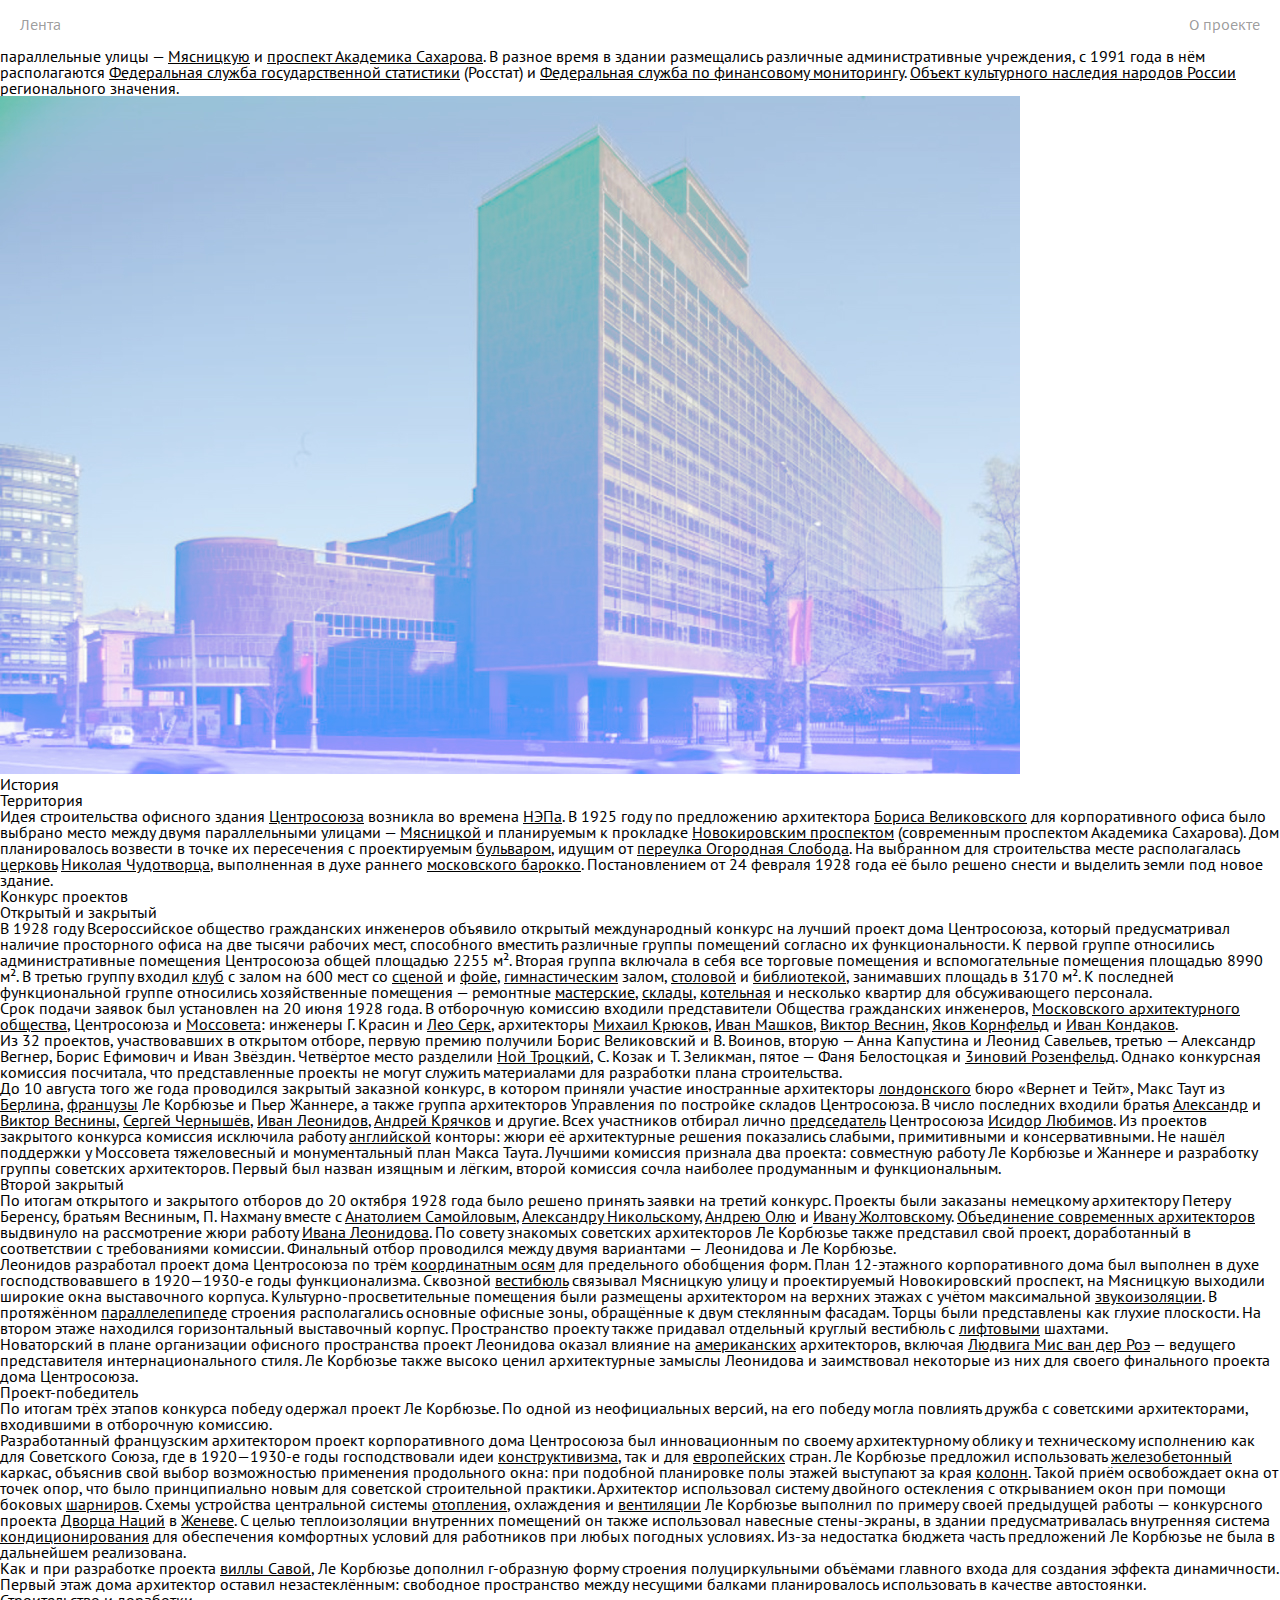
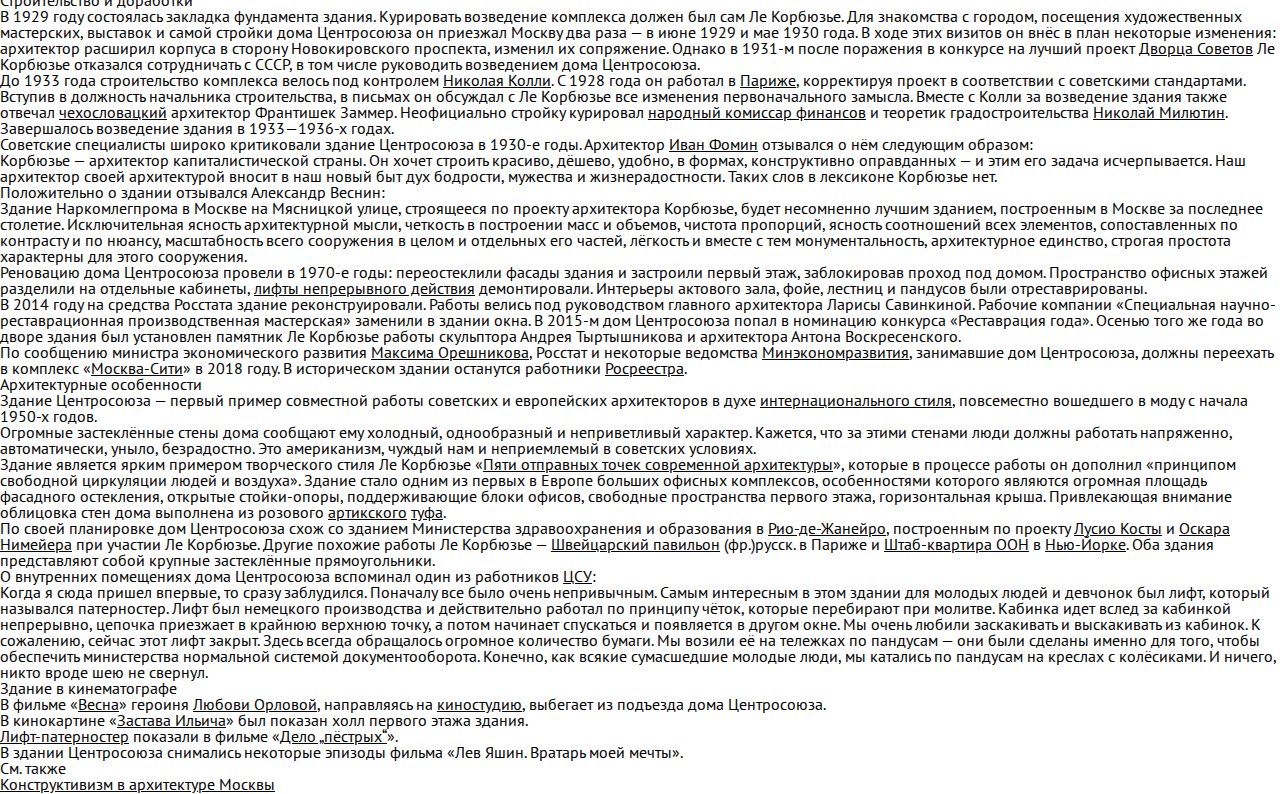
==== commit 9bbd1005: "style-files-organisation" ====
--- a/centrosouz.html
+++ b/centrosouz.html
@@ -1,14 +1,16 @@
 <!DOCTYPE html>
-<html lang="en" dir="ltr">
+<html lang="ru" dir="ltr">
   <head>
     <meta charset="utf-8">
+    <meta name="viewport" content="width=device-width,initial-scale=1.0">
     <title>Здание Центросоюза</title>
-    <link rel="stylesheet" href="src/reset.css">
-    <link href="https://fonts.googleapis.com/css2?family=PT+Sans+Caption:wght@400;700&family=PT+Sans:ital,wght@0,400;0,700;1,400;1,700&display=swap" rel="stylesheet">
     <link rel="stylesheet" href="src/style.css">
-    <link rel="stylesheet" href="src/sidebar.css">
   </head>
   <body>
+    <menu>
+      <a href="posts.html">Лента</a>
+      <a href="#">О проекте</a>
+    </menu>
     <h1>Здание Центросоюза</h1>
     <p><b>Зда́ние Центросою́за</b> (также известно как <i>Здание Наркомлегпрома, Здание ЦСУ</i>) — <a href="https://ru.wikipedia.org/wiki/%D0%9E%D1%84%D0%B8%D1%81">офисное</a> здание на <a href="https://ru.wikipedia.org/wiki/%D0%9C%D1%8F%D1%81%D0%BD%D0%B8%D1%86%D0%BA%D0%B0%D1%8F_%D1%83%D0%BB%D0%B8%D1%86%D0%B0">Мясницкой улице</a> в <a href="https://ru.wikipedia.org/wiki/%D0%9C%D0%BE%D1%81%D0%BA%D0%B2%D0%B0">Москве</a>. Построено в 1928—1936 годах в <a href="https://ru.wikipedia.org/wiki/%D0%98%D0%BD%D1%82%D0%B5%D1%80%D0%BD%D0%B0%D1%86%D0%B8%D0%BE%D0%BD%D0%B0%D0%BB%D1%8C%D0%BD%D1%8B%D0%B9_%D1%81%D1%82%D0%B8%D0%BB%D1%8C">интернациональном стиле</a> по проекту <a href="https://ru.wikipedia.org/wiki/%D0%A4%D1%80%D0%B0%D0%BD%D1%86%D0%B8%D1%8F">французского</a> архитектора <a href="https://ru.wikipedia.org/wiki/%D0%9B%D0%B5_%D0%9A%D0%BE%D1%80%D0%B1%D1%8E%D0%B7%D1%8C%D0%B5">Ле Корбюзье</a> при участии <a href="https://ru.wikipedia.org/wiki/%D0%96%D0%B0%D0%BD%D0%BD%D0%B5%D1%80%D0%B5,_%D0%9F%D1%8C%D0%B5%D1%80">Пьера Жаннере</a> и <a href="https://ru.wikipedia.org/wiki/%D0%9A%D0%BE%D0%BB%D0%BB%D0%B8,_%D0%9D%D0%B8%D0%BA%D0%BE%D0%BB%D0%B0%D0%B9_%D0%94%D0%B6%D0%B5%D0%BC%D1%81%D0%BE%D0%B2%D0%B8%D1%87">Николая Колли</a>. <a href="https://ru.wikipedia.org/wiki/%D0%A4%D0%B0%D1%81%D0%B0%D0%B4">Фасады</a> строения обращены одновременно на две параллельные улицы — <a href="https://ru.wikipedia.org/wiki/%D0%9C%D1%8F%D1%81%D0%BD%D0%B8%D1%86%D0%BA%D0%B0%D1%8F_%D1%83%D0%BB%D0%B8%D1%86%D0%B0">Мясницкую</a> и <a href="https://ru.wikipedia.org/wiki/%D0%9F%D1%80%D0%BE%D1%81%D0%BF%D0%B5%D0%BA%D1%82_%D0%90%D0%BA%D0%B0%D0%B4%D0%B5%D0%BC%D0%B8%D0%BA%D0%B0_%D0%A1%D0%B0%D1%85%D0%B0%D1%80%D0%BE%D0%B2%D0%B0_(%D0%9C%D0%BE%D1%81%D0%BA%D0%B2%D0%B0)">проспект Академика Сахарова</a>. В разное время в здании размещались различные административные учреждения, с 1991 года в нём располагаются <a href="https://ru.wikipedia.org/wiki/%D0%A4%D0%B5%D0%B4%D0%B5%D1%80%D0%B0%D0%BB%D1%8C%D0%BD%D0%B0%D1%8F_%D1%81%D0%BB%D1%83%D0%B6%D0%B1%D0%B0_%D0%B3%D0%BE%D1%81%D1%83%D0%B4%D0%B0%D1%80%D1%81%D1%82%D0%B2%D0%B5%D0%BD%D0%BD%D0%BE%D0%B9_%D1%81%D1%82%D0%B0%D1%82%D0%B8%D1%81%D1%82%D0%B8%D0%BA%D0%B8">Федеральная служба государственной статистики</a> (Росстат) и <a href="https://ru.wikipedia.org/wiki/%D0%A4%D0%B5%D0%B4%D0%B5%D1%80%D0%B0%D0%BB%D1%8C%D0%BD%D0%B0%D1%8F_%D1%81%D0%BB%D1%83%D0%B6%D0%B1%D0%B0_%D0%BF%D0%BE_%D1%84%D0%B8%D0%BD%D0%B0%D0%BD%D1%81%D0%BE%D0%B2%D0%BE%D0%BC%D1%83_%D0%BC%D0%BE%D0%BD%D0%B8%D1%82%D0%BE%D1%80%D0%B8%D0%BD%D0%B3%D1%83">Федеральная служба по финансовому мониторингу</a>. <a href="https://ru.wikipedia.org/wiki/%D0%9E%D0%B1%D1%8A%D0%B5%D0%BA%D1%82_%D0%BA%D1%83%D0%BB%D1%8C%D1%82%D1%83%D1%80%D0%BD%D0%BE%D0%B3%D0%BE_%D0%BD%D0%B0%D1%81%D0%BB%D0%B5%D0%B4%D0%B8%D1%8F_%D0%A0%D0%BE%D1%81%D1%81%D0%B8%D0%B8">Объект культурного наследия народов России</a> регионального значения.</p>
 
--- a/src/style.css
+++ b/src/style.css
@@ -1,171 +1,7 @@
-body {
-  /* background-image: url('Wikimedium-Post.jpg'); */
-  background-repeat: no-repeat;
-  background-position: center top;
-}
-
-h1, h2, h3, h4, p, ol, ul, blockquote {
-  width: 700px;
-  margin: auto;
-  color: red;
-}
-
-img {
-  width: 1020px;
-  margin: auto;
-  display: block;
-}
-
-h1, h2, h3, h4 {
-  font-family: 'PT Sans Caption', sans-serif;
-  font-weight: bold;
-}
-
-p, blockquote, li {
-  font-family: 'PT Sans', sans-serif;
-}
-
-h1 {
-  font-size: 40px;
-  line-height: 46px;
-  margin-top: 66px;
-}
-
-h1 + h2 {
-  margin-top: 43px;
-}
-
-h2 {
-  font-size: 32px;
-  line-height: 36px;
-  margin-top: 79px;
-}
-
-h2 + h3 {
-  margin-top: 37px;
-}
-
-h2 + img {
-  margin-top: 82px;
-}
-
-h3 {
-  font-size: 28px;
-  line-height: 34px;
-  margin-top: 35px;
-}
-
-h3 + img {
-  margin-top: 81px;
-}
-
-h4 {
-  font-size: 24px;
-  line-height: 30px;
-  margin-top: 33px;
-}
-
-h4 + img {
-  margin-top: 82px;
-}
-
-h1 + p {
-  font-family: 'PT Sans Caption', sans-serif;
-  font-size: 22px;
-  line-height: 32px;
-  color: rgba(0, 0, 0, 0.4);
-  margin-top: 14px;
-}
-
-h1 + p + p {
-  margin-top: 30px;
-}
-
-h2 + p,
-h3 + p,
-h4 + p,
-h2 + blockquote,
-h3 + blockquote,
-h4 + blockquote,
-h2 + ul,
-h3 + ul,
-h4 + ul {
-  margin-top: 7px;
-}
-
-p {
-  font-size: 22px;
-  line-height: 34px;
-  margin-top: 30px;
-}
-
-p + h2 {
-  margin-top: 43px;
-}
-
-p + p {
-  margin-top: 29px;
-}
-
-img {
-  margin-top: 80px;
-}
-
-img + p,
-img + blockquote,
-img + ul {
-  margin-top: 78px;
-}
-
-img + h3 {
-  margin-top: 80px;
-}
-
-img + h4 {
-  margin-top: 81px;
-}
-
-blockquote {
-  position: relative;
-  font-style: italic;
-  font-size: 22px;
-  line-height: 34px;
-  margin-top: 29px;
-}
-
-blockquote::before {
-  content: "";
-  display: block;
-  position: absolute;
-  width: 3px;
-  height: 100%;
-  background: black;
-  margin-left: -20px;
-}
-
-blockquote + h2 {
-  margin-top: 43px;
-}
-
-ul {
-  margin-top: 29px;
-  width: 670px;
-}
-
-ul + p {
-  margin-top: 29px;
-}
-
-li {
-  font-size: 22px;
-  line-height: 34px;
-  margin-top: 17px;
-}
-
-b {
-  font-weight: bold;
-}
-
-i {
-  font-style: italic;
-}
+@import "reset.css";
+@import url("https://fonts.googleapis.com/css2?family=PT+Sans+Caption:wght@400;700&family=PT+Sans:ital,wght@0,400;0,700;1,400;1,700&display=swap");
+@import "basics.css";
+@import "menubar.css";
+@import "sidebar.css";
+@import "post.css";
+@import "posts.css";
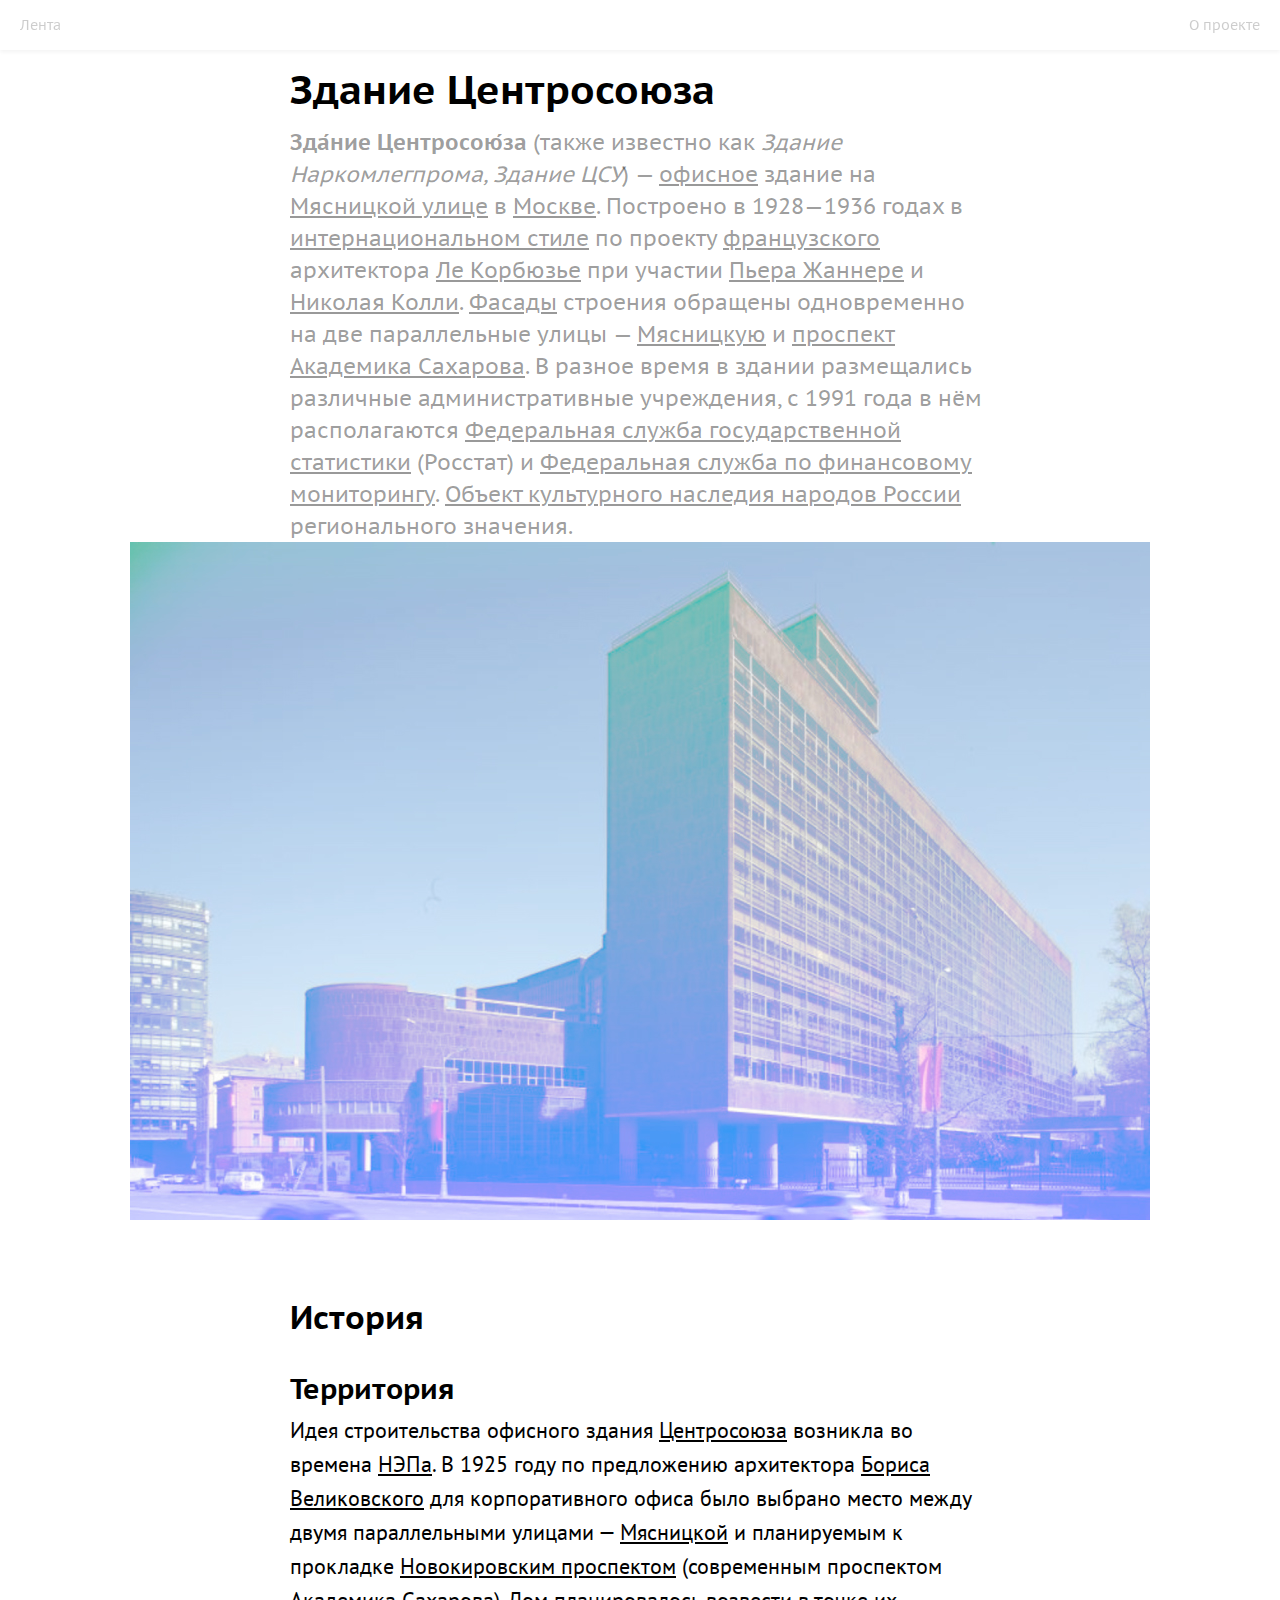
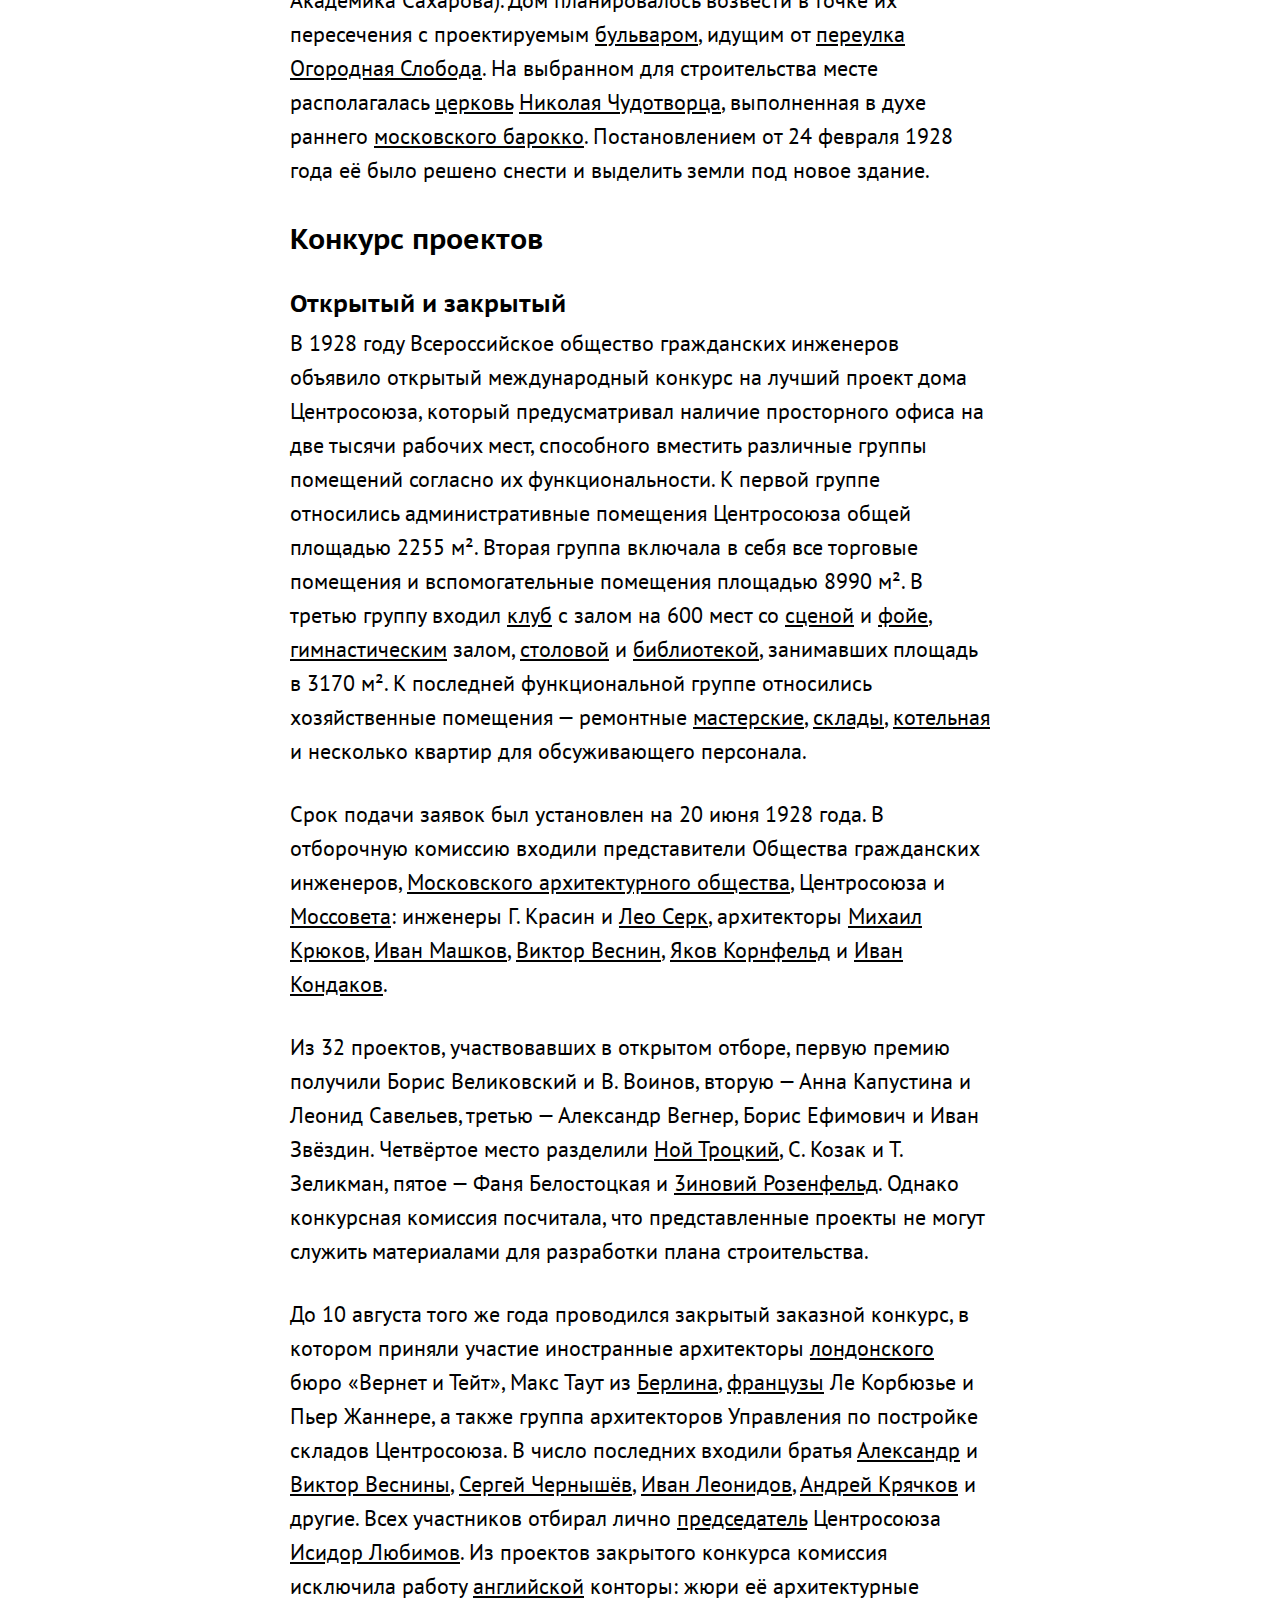
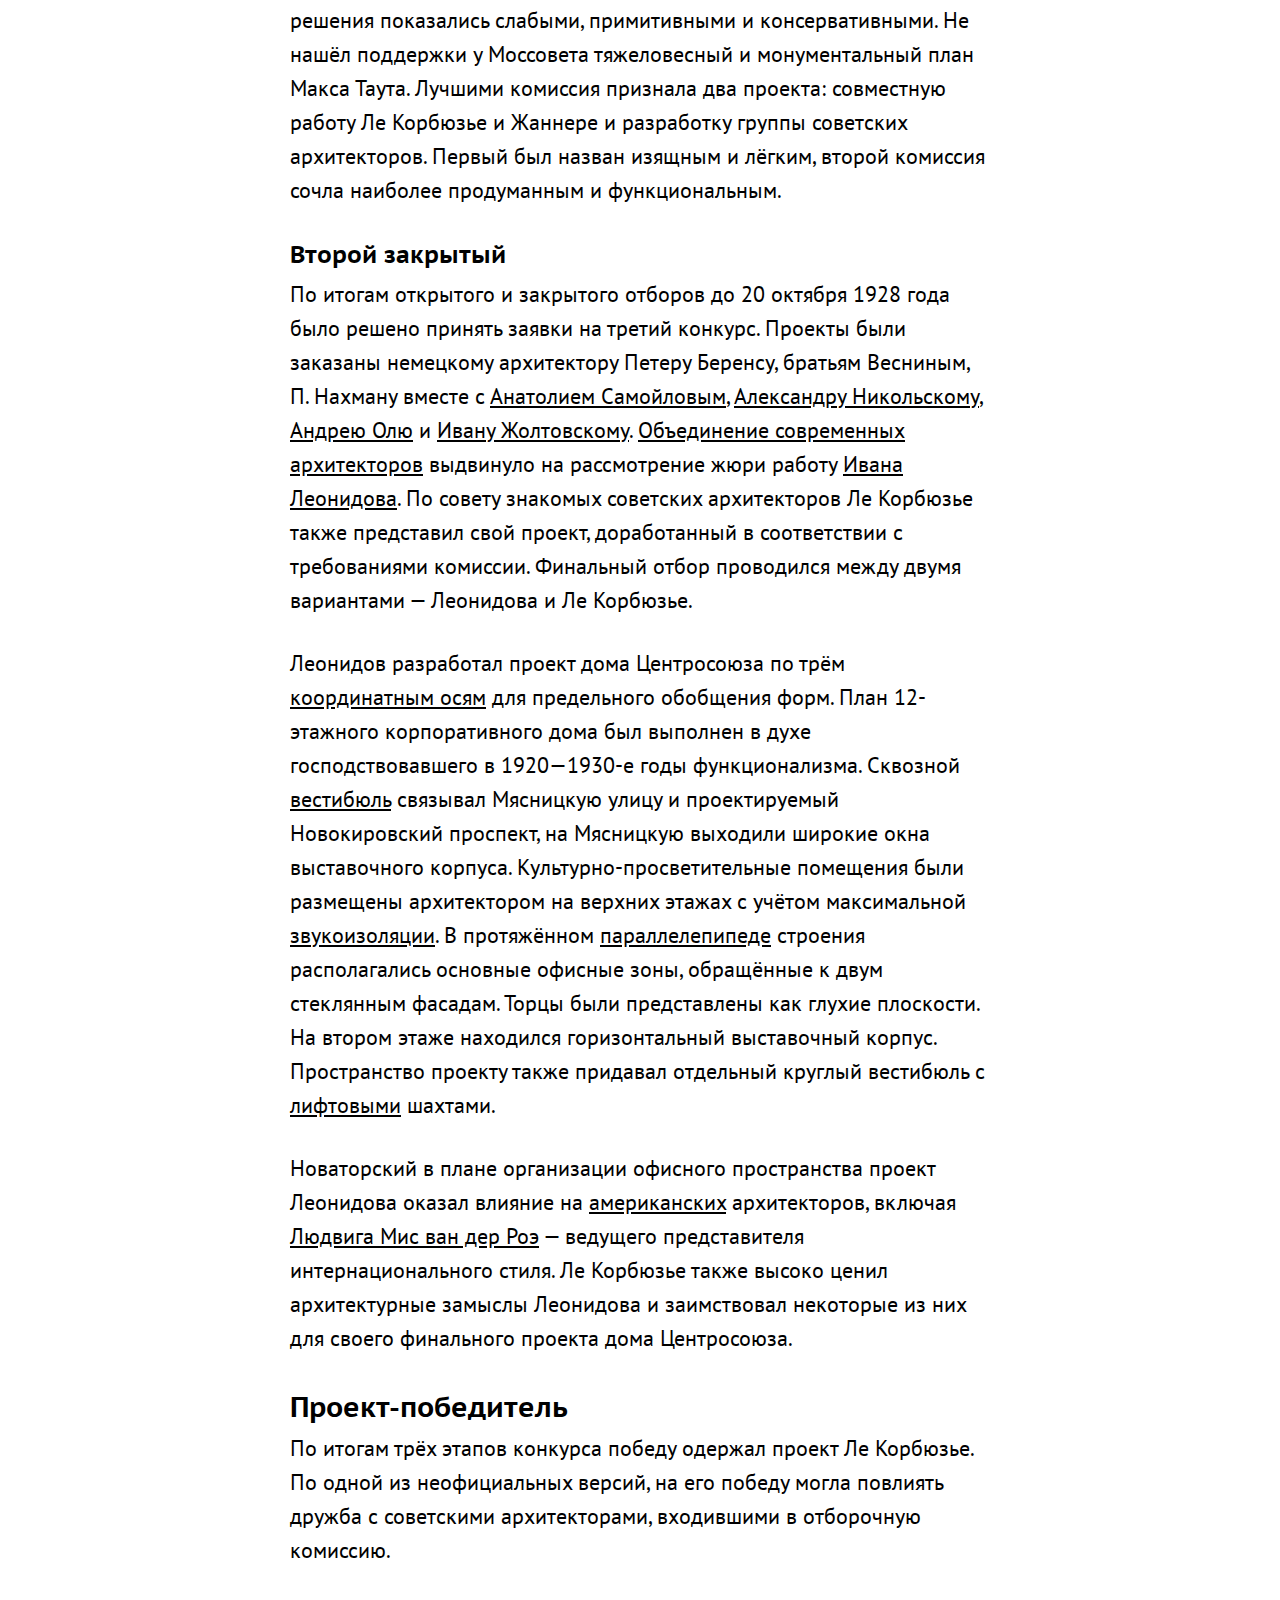
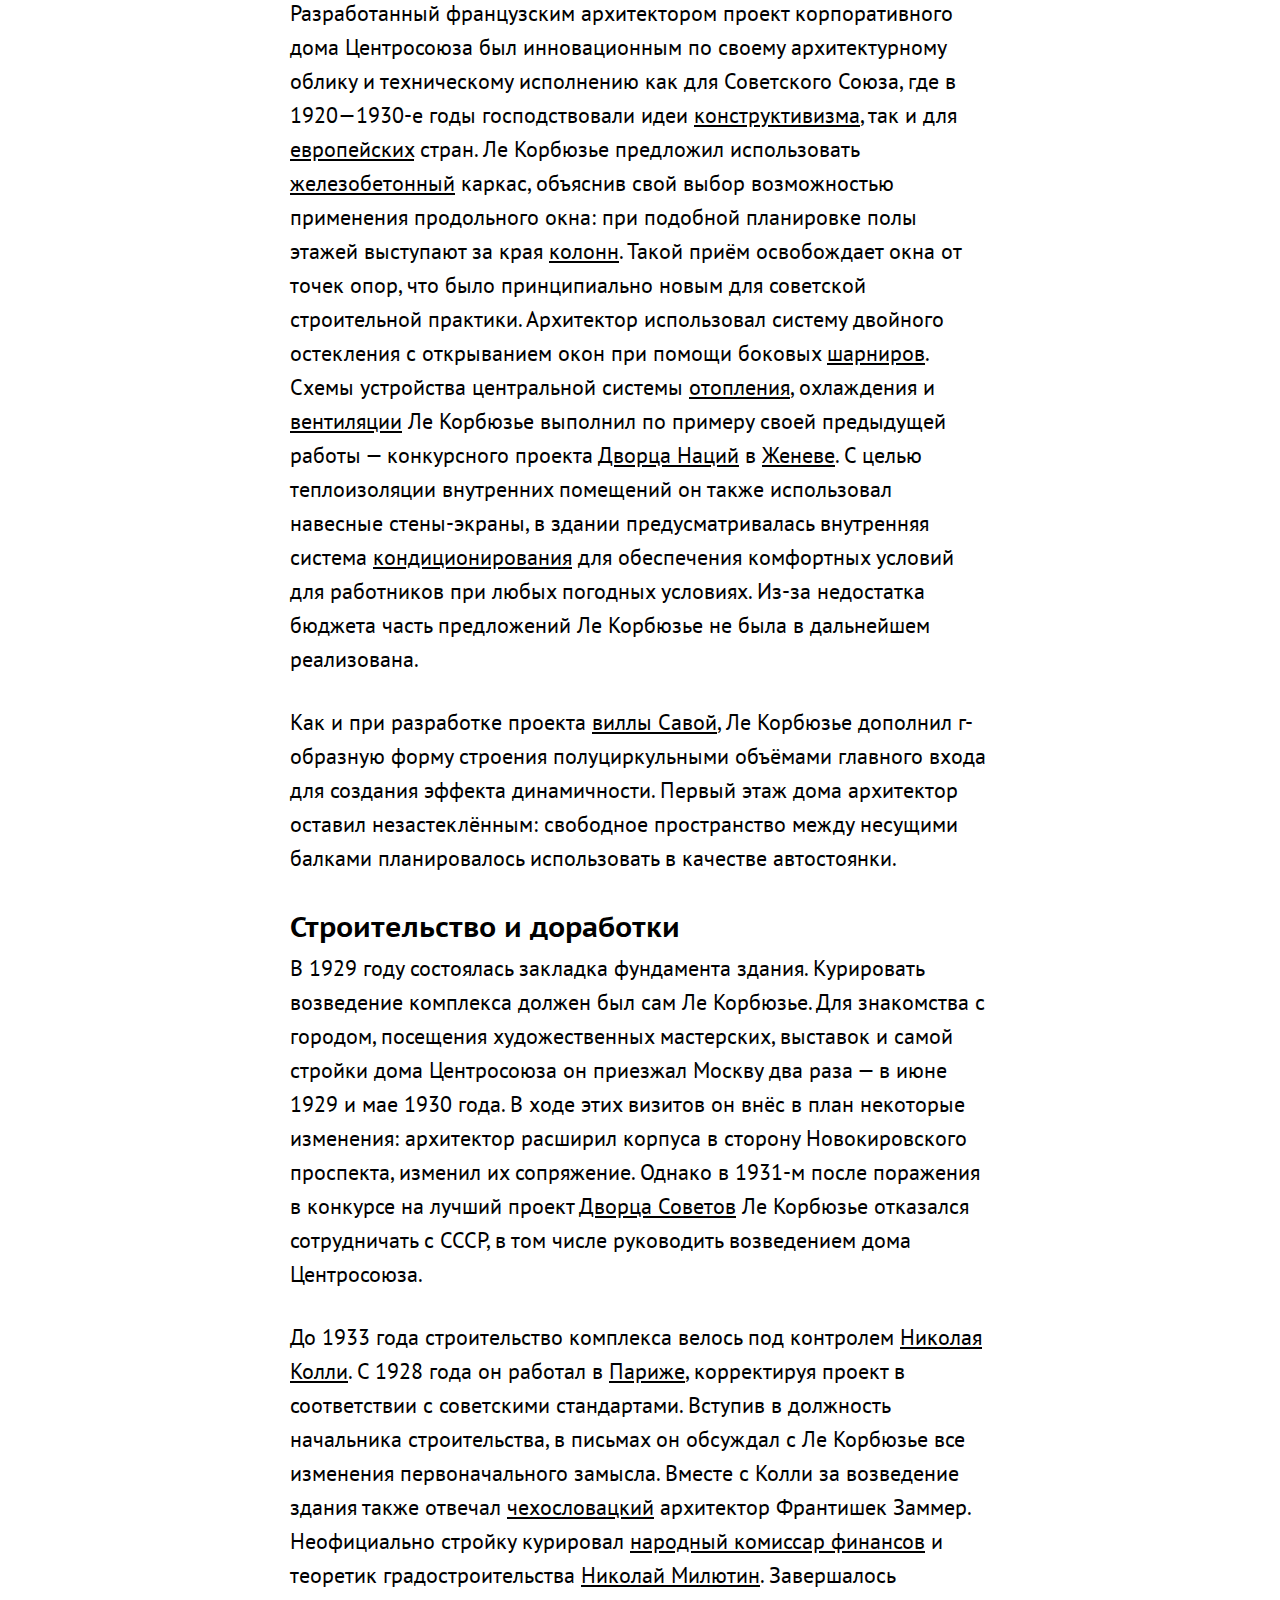
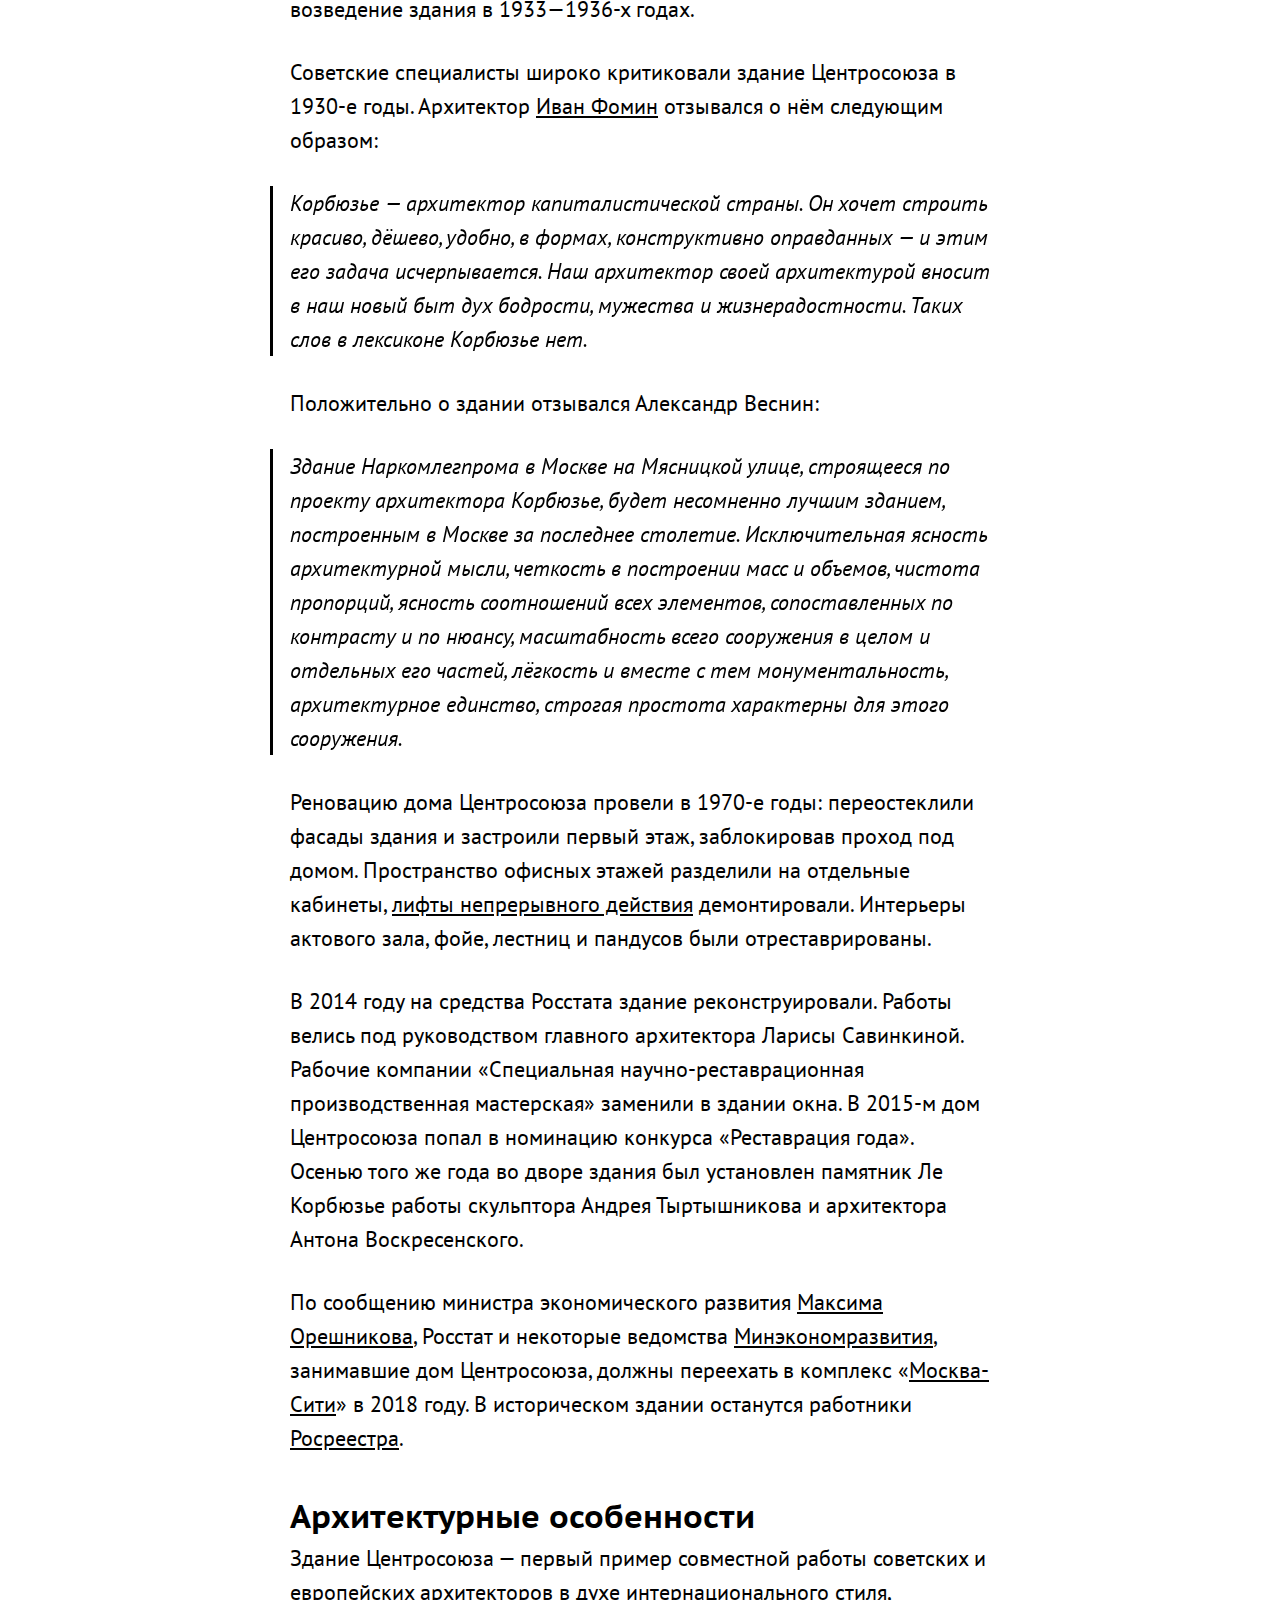
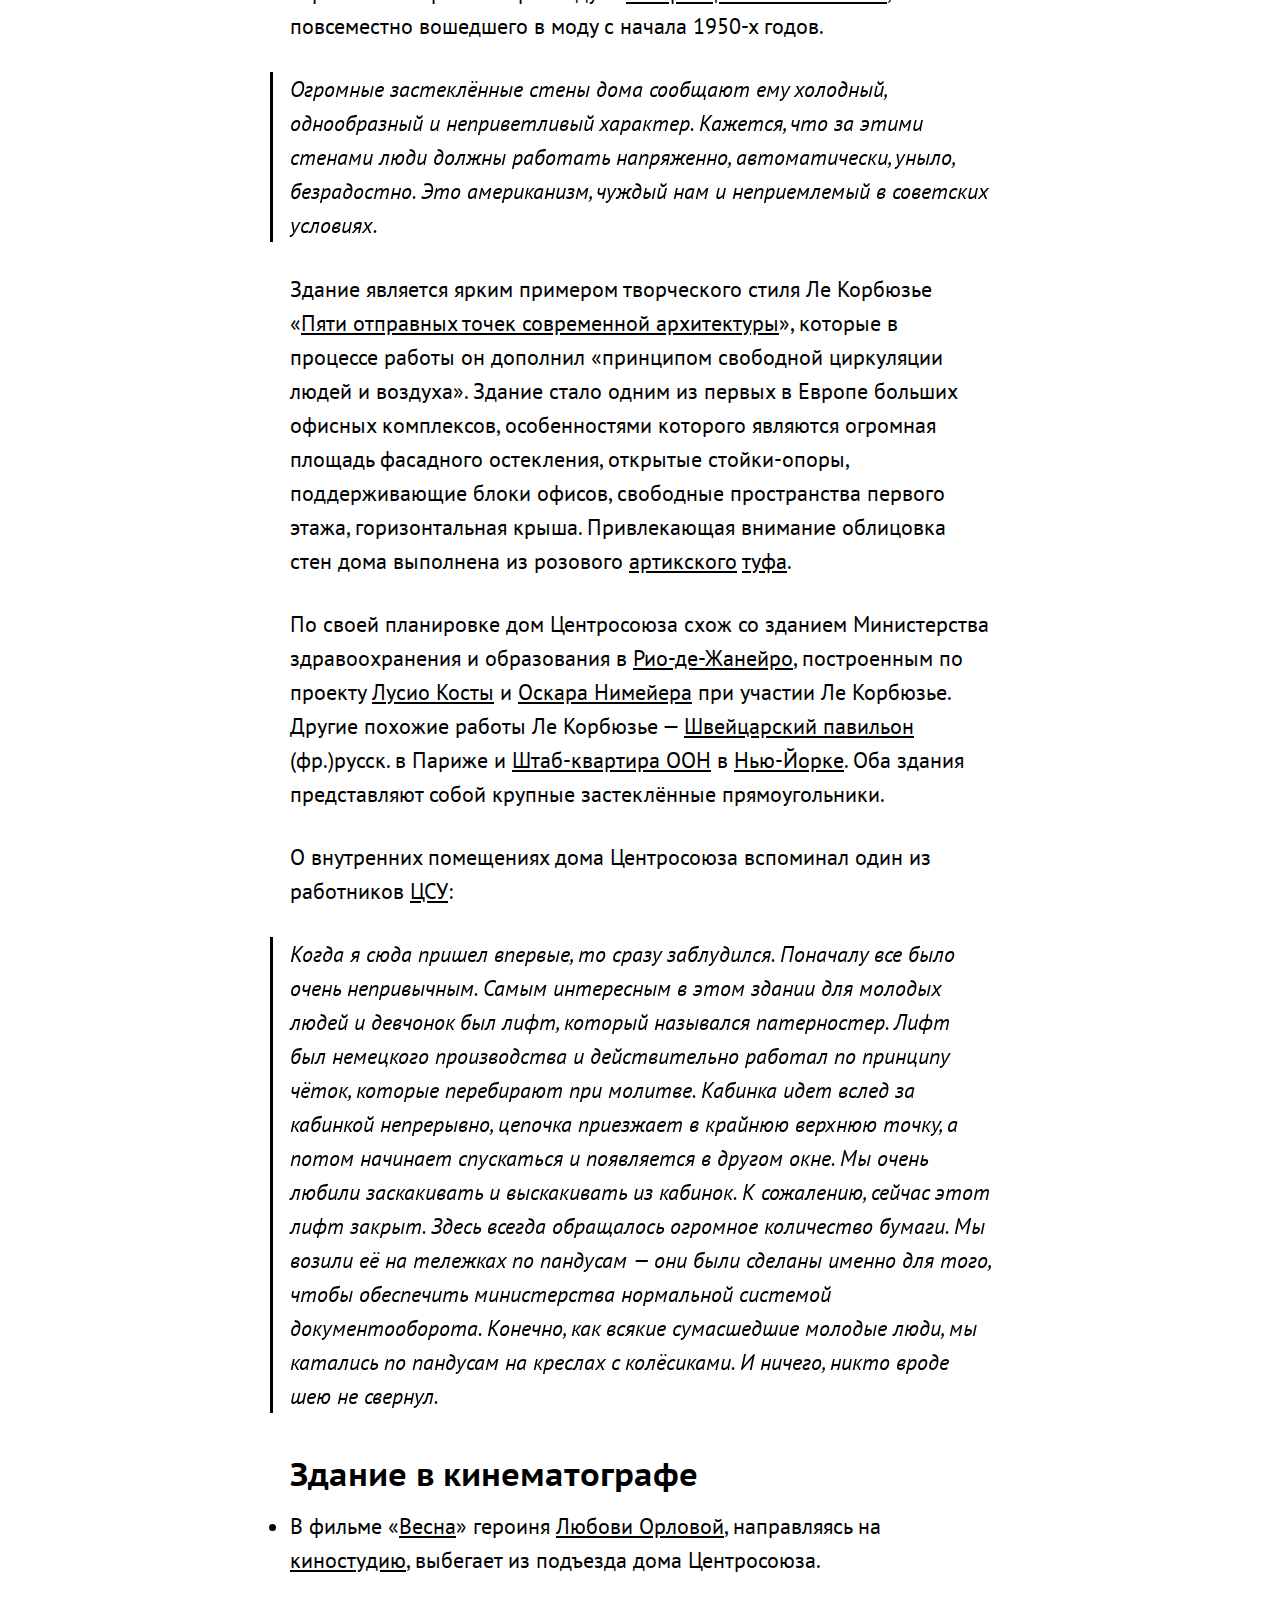
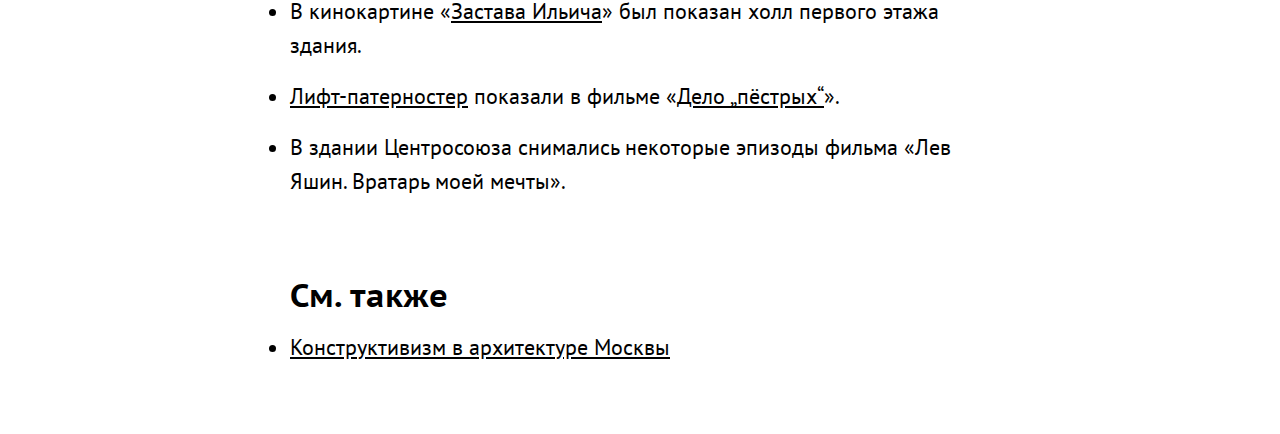
==== commit c1489bd4: "design-navigation" ====
--- a/centrosouz.html
+++ b/centrosouz.html
@@ -11,62 +11,64 @@
       <a href="posts.html">Лента</a>
       <a href="#">О проекте</a>
     </menu>
-    <h1>Здание Центросоюза</h1>
-    <p><b>Зда́ние Центросою́за</b> (также известно как <i>Здание Наркомлегпрома, Здание ЦСУ</i>) — <a href="https://ru.wikipedia.org/wiki/%D0%9E%D1%84%D0%B8%D1%81">офисное</a> здание на <a href="https://ru.wikipedia.org/wiki/%D0%9C%D1%8F%D1%81%D0%BD%D0%B8%D1%86%D0%BA%D0%B0%D1%8F_%D1%83%D0%BB%D0%B8%D1%86%D0%B0">Мясницкой улице</a> в <a href="https://ru.wikipedia.org/wiki/%D0%9C%D0%BE%D1%81%D0%BA%D0%B2%D0%B0">Москве</a>. Построено в 1928—1936 годах в <a href="https://ru.wikipedia.org/wiki/%D0%98%D0%BD%D1%82%D0%B5%D1%80%D0%BD%D0%B0%D1%86%D0%B8%D0%BE%D0%BD%D0%B0%D0%BB%D1%8C%D0%BD%D1%8B%D0%B9_%D1%81%D1%82%D0%B8%D0%BB%D1%8C">интернациональном стиле</a> по проекту <a href="https://ru.wikipedia.org/wiki/%D0%A4%D1%80%D0%B0%D0%BD%D1%86%D0%B8%D1%8F">французского</a> архитектора <a href="https://ru.wikipedia.org/wiki/%D0%9B%D0%B5_%D0%9A%D0%BE%D1%80%D0%B1%D1%8E%D0%B7%D1%8C%D0%B5">Ле Корбюзье</a> при участии <a href="https://ru.wikipedia.org/wiki/%D0%96%D0%B0%D0%BD%D0%BD%D0%B5%D1%80%D0%B5,_%D0%9F%D1%8C%D0%B5%D1%80">Пьера Жаннере</a> и <a href="https://ru.wikipedia.org/wiki/%D0%9A%D0%BE%D0%BB%D0%BB%D0%B8,_%D0%9D%D0%B8%D0%BA%D0%BE%D0%BB%D0%B0%D0%B9_%D0%94%D0%B6%D0%B5%D0%BC%D1%81%D0%BE%D0%B2%D0%B8%D1%87">Николая Колли</a>. <a href="https://ru.wikipedia.org/wiki/%D0%A4%D0%B0%D1%81%D0%B0%D0%B4">Фасады</a> строения обращены одновременно на две параллельные улицы — <a href="https://ru.wikipedia.org/wiki/%D0%9C%D1%8F%D1%81%D0%BD%D0%B8%D1%86%D0%BA%D0%B0%D1%8F_%D1%83%D0%BB%D0%B8%D1%86%D0%B0">Мясницкую</a> и <a href="https://ru.wikipedia.org/wiki/%D0%9F%D1%80%D0%BE%D1%81%D0%BF%D0%B5%D0%BA%D1%82_%D0%90%D0%BA%D0%B0%D0%B4%D0%B5%D0%BC%D0%B8%D0%BA%D0%B0_%D0%A1%D0%B0%D1%85%D0%B0%D1%80%D0%BE%D0%B2%D0%B0_(%D0%9C%D0%BE%D1%81%D0%BA%D0%B2%D0%B0)">проспект Академика Сахарова</a>. В разное время в здании размещались различные административные учреждения, с 1991 года в нём располагаются <a href="https://ru.wikipedia.org/wiki/%D0%A4%D0%B5%D0%B4%D0%B5%D1%80%D0%B0%D0%BB%D1%8C%D0%BD%D0%B0%D1%8F_%D1%81%D0%BB%D1%83%D0%B6%D0%B1%D0%B0_%D0%B3%D0%BE%D1%81%D1%83%D0%B4%D0%B0%D1%80%D1%81%D1%82%D0%B2%D0%B5%D0%BD%D0%BD%D0%BE%D0%B9_%D1%81%D1%82%D0%B0%D1%82%D0%B8%D1%81%D1%82%D0%B8%D0%BA%D0%B8">Федеральная служба государственной статистики</a> (Росстат) и <a href="https://ru.wikipedia.org/wiki/%D0%A4%D0%B5%D0%B4%D0%B5%D1%80%D0%B0%D0%BB%D1%8C%D0%BD%D0%B0%D1%8F_%D1%81%D0%BB%D1%83%D0%B6%D0%B1%D0%B0_%D0%BF%D0%BE_%D1%84%D0%B8%D0%BD%D0%B0%D0%BD%D1%81%D0%BE%D0%B2%D0%BE%D0%BC%D1%83_%D0%BC%D0%BE%D0%BD%D0%B8%D1%82%D0%BE%D1%80%D0%B8%D0%BD%D0%B3%D1%83">Федеральная служба по финансовому мониторингу</a>. <a href="https://ru.wikipedia.org/wiki/%D0%9E%D0%B1%D1%8A%D0%B5%D0%BA%D1%82_%D0%BA%D1%83%D0%BB%D1%8C%D1%82%D1%83%D1%80%D0%BD%D0%BE%D0%B3%D0%BE_%D0%BD%D0%B0%D1%81%D0%BB%D0%B5%D0%B4%D0%B8%D1%8F_%D0%A0%D0%BE%D1%81%D1%81%D0%B8%D0%B8">Объект культурного наследия народов России</a> регионального значения.</p>
+    <article>
+      <h1>Здание Центросоюза</h1>
+      <p><b>Зда́ние Центросою́за</b> (также известно как <i>Здание Наркомлегпрома, Здание ЦСУ</i>) — <a href="https://ru.wikipedia.org/wiki/%D0%9E%D1%84%D0%B8%D1%81">офисное</a> здание на <a href="https://ru.wikipedia.org/wiki/%D0%9C%D1%8F%D1%81%D0%BD%D0%B8%D1%86%D0%BA%D0%B0%D1%8F_%D1%83%D0%BB%D0%B8%D1%86%D0%B0">Мясницкой улице</a> в <a href="https://ru.wikipedia.org/wiki/%D0%9C%D0%BE%D1%81%D0%BA%D0%B2%D0%B0">Москве</a>. Построено в 1928—1936 годах в <a href="https://ru.wikipedia.org/wiki/%D0%98%D0%BD%D1%82%D0%B5%D1%80%D0%BD%D0%B0%D1%86%D0%B8%D0%BE%D0%BD%D0%B0%D0%BB%D1%8C%D0%BD%D1%8B%D0%B9_%D1%81%D1%82%D0%B8%D0%BB%D1%8C">интернациональном стиле</a> по проекту <a href="https://ru.wikipedia.org/wiki/%D0%A4%D1%80%D0%B0%D0%BD%D1%86%D0%B8%D1%8F">французского</a> архитектора <a href="https://ru.wikipedia.org/wiki/%D0%9B%D0%B5_%D0%9A%D0%BE%D1%80%D0%B1%D1%8E%D0%B7%D1%8C%D0%B5">Ле Корбюзье</a> при участии <a href="https://ru.wikipedia.org/wiki/%D0%96%D0%B0%D0%BD%D0%BD%D0%B5%D1%80%D0%B5,_%D0%9F%D1%8C%D0%B5%D1%80">Пьера Жаннере</a> и <a href="https://ru.wikipedia.org/wiki/%D0%9A%D0%BE%D0%BB%D0%BB%D0%B8,_%D0%9D%D0%B8%D0%BA%D0%BE%D0%BB%D0%B0%D0%B9_%D0%94%D0%B6%D0%B5%D0%BC%D1%81%D0%BE%D0%B2%D0%B8%D1%87">Николая Колли</a>. <a href="https://ru.wikipedia.org/wiki/%D0%A4%D0%B0%D1%81%D0%B0%D0%B4">Фасады</a> строения обращены одновременно на две параллельные улицы — <a href="https://ru.wikipedia.org/wiki/%D0%9C%D1%8F%D1%81%D0%BD%D0%B8%D1%86%D0%BA%D0%B0%D1%8F_%D1%83%D0%BB%D0%B8%D1%86%D0%B0">Мясницкую</a> и <a href="https://ru.wikipedia.org/wiki/%D0%9F%D1%80%D0%BE%D1%81%D0%BF%D0%B5%D0%BA%D1%82_%D0%90%D0%BA%D0%B0%D0%B4%D0%B5%D0%BC%D0%B8%D0%BA%D0%B0_%D0%A1%D0%B0%D1%85%D0%B0%D1%80%D0%BE%D0%B2%D0%B0_(%D0%9C%D0%BE%D1%81%D0%BA%D0%B2%D0%B0)">проспект Академика Сахарова</a>. В разное время в здании размещались различные административные учреждения, с 1991 года в нём располагаются <a href="https://ru.wikipedia.org/wiki/%D0%A4%D0%B5%D0%B4%D0%B5%D1%80%D0%B0%D0%BB%D1%8C%D0%BD%D0%B0%D1%8F_%D1%81%D0%BB%D1%83%D0%B6%D0%B1%D0%B0_%D0%B3%D0%BE%D1%81%D1%83%D0%B4%D0%B0%D1%80%D1%81%D1%82%D0%B2%D0%B5%D0%BD%D0%BD%D0%BE%D0%B9_%D1%81%D1%82%D0%B0%D1%82%D0%B8%D1%81%D1%82%D0%B8%D0%BA%D0%B8">Федеральная служба государственной статистики</a> (Росстат) и <a href="https://ru.wikipedia.org/wiki/%D0%A4%D0%B5%D0%B4%D0%B5%D1%80%D0%B0%D0%BB%D1%8C%D0%BD%D0%B0%D1%8F_%D1%81%D0%BB%D1%83%D0%B6%D0%B1%D0%B0_%D0%BF%D0%BE_%D1%84%D0%B8%D0%BD%D0%B0%D0%BD%D1%81%D0%BE%D0%B2%D0%BE%D0%BC%D1%83_%D0%BC%D0%BE%D0%BD%D0%B8%D1%82%D0%BE%D1%80%D0%B8%D0%BD%D0%B3%D1%83">Федеральная служба по финансовому мониторингу</a>. <a href="https://ru.wikipedia.org/wiki/%D0%9E%D0%B1%D1%8A%D0%B5%D0%BA%D1%82_%D0%BA%D1%83%D0%BB%D1%8C%D1%82%D1%83%D1%80%D0%BD%D0%BE%D0%B3%D0%BE_%D0%BD%D0%B0%D1%81%D0%BB%D0%B5%D0%B4%D0%B8%D1%8F_%D0%A0%D0%BE%D1%81%D1%81%D0%B8%D0%B8">Объект культурного наследия народов России</a> регионального значения.</p>
 
-    <img src="centrosouz.jpg" alt="Здание Центросоюза">
+      <img src="img/centrosouz.jpg" alt="Здание Центросоюза">
 
-    <h2>История</h2>
-    <h3>Территория</h3>
-    <p>Идея строительства офисного здания <a href="https://ru.wikipedia.org/wiki/%D0%A6%D0%B5%D0%BD%D1%82%D1%80%D0%BE%D1%81%D0%BE%D1%8E%D0%B7">Центросоюза</a> возникла во времена <a href="https://ru.wikipedia.org/wiki/%D0%9D%D0%BE%D0%B2%D0%B0%D1%8F_%D1%8D%D0%BA%D0%BE%D0%BD%D0%BE%D0%BC%D0%B8%D1%87%D0%B5%D1%81%D0%BA%D0%B0%D1%8F_%D0%BF%D0%BE%D0%BB%D0%B8%D1%82%D0%B8%D0%BA%D0%B0">НЭПа</a>. В 1925 году по предложению архитектора <a href="https://ru.wikipedia.org/wiki/%D0%92%D0%B5%D0%BB%D0%B8%D0%BA%D0%BE%D0%B2%D1%81%D0%BA%D0%B8%D0%B9,_%D0%91%D0%BE%D1%80%D0%B8%D1%81_%D0%9C%D0%B8%D1%85%D0%B0%D0%B9%D0%BB%D0%BE%D0%B2%D0%B8%D1%87">Бориса Великовского</a> для корпоративного офиса было выбрано место между двумя параллельными улицами — <a href="https://ru.wikipedia.org/wiki/%D0%9C%D1%8F%D1%81%D0%BD%D0%B8%D1%86%D0%BA%D0%B0%D1%8F_%D1%83%D0%BB%D0%B8%D1%86%D0%B0">Мясницкой</a> и планируемым к прокладке <a href="https://ru.wikipedia.org/wiki/%D0%9F%D1%80%D0%BE%D1%81%D0%BF%D0%B5%D0%BA%D1%82_%D0%90%D0%BA%D0%B0%D0%B4%D0%B5%D0%BC%D0%B8%D0%BA%D0%B0_%D0%A1%D0%B0%D1%85%D0%B0%D1%80%D0%BE%D0%B2%D0%B0_(%D0%9C%D0%BE%D1%81%D0%BA%D0%B2%D0%B0)">Новокировским проспектом</a> (современным проспектом Академика Сахарова). Дом планировалось возвести в точке их пересечения с проектируемым <a href="https://ru.wikipedia.org/wiki/%D0%91%D1%83%D0%BB%D1%8C%D0%B2%D0%B0%D1%80">бульваром</a>, идущим от <a href="https://ru.wikipedia.org/wiki/%D0%9F%D0%B5%D1%80%D0%B5%D1%83%D0%BB%D0%BE%D0%BA_%D0%9E%D0%B3%D0%BE%D1%80%D0%BE%D0%B4%D0%BD%D0%B0%D1%8F_%D0%A1%D0%BB%D0%BE%D0%B1%D0%BE%D0%B4%D0%B0">переулка Огородная Слобода</a>. На выбранном для строительства месте располагалась <a href="https://ru.wikipedia.org/wiki/%D0%A6%D0%B5%D1%80%D0%BA%D0%BE%D0%B2%D1%8C_(%D1%81%D0%BE%D0%BE%D1%80%D1%83%D0%B6%D0%B5%D0%BD%D0%B8%D0%B5)">церковь</a> <a href="https://ru.wikipedia.org/wiki/%D0%9D%D0%B8%D0%BA%D0%BE%D0%BB%D0%B0%D0%B9_%D0%A7%D1%83%D0%B4%D0%BE%D1%82%D0%B2%D0%BE%D1%80%D0%B5%D1%86">Николая Чудотворца</a>, выполненная в духе раннего <a href="https://ru.wikipedia.org/wiki/%D0%9C%D0%BE%D1%81%D0%BA%D0%BE%D0%B2%D1%81%D0%BA%D0%BE%D0%B5_%D0%B1%D0%B0%D1%80%D0%BE%D0%BA%D0%BA%D0%BE">московского барокко</a>. Постановлением от 24 февраля 1928 года её было решено снести и выделить земли под новое здание.</p>
+      <h2>История</h2>
+      <h3>Территория</h3>
+      <p>Идея строительства офисного здания <a href="https://ru.wikipedia.org/wiki/%D0%A6%D0%B5%D0%BD%D1%82%D1%80%D0%BE%D1%81%D0%BE%D1%8E%D0%B7">Центросоюза</a> возникла во времена <a href="https://ru.wikipedia.org/wiki/%D0%9D%D0%BE%D0%B2%D0%B0%D1%8F_%D1%8D%D0%BA%D0%BE%D0%BD%D0%BE%D0%BC%D0%B8%D1%87%D0%B5%D1%81%D0%BA%D0%B0%D1%8F_%D0%BF%D0%BE%D0%BB%D0%B8%D1%82%D0%B8%D0%BA%D0%B0">НЭПа</a>. В 1925 году по предложению архитектора <a href="https://ru.wikipedia.org/wiki/%D0%92%D0%B5%D0%BB%D0%B8%D0%BA%D0%BE%D0%B2%D1%81%D0%BA%D0%B8%D0%B9,_%D0%91%D0%BE%D1%80%D0%B8%D1%81_%D0%9C%D0%B8%D1%85%D0%B0%D0%B9%D0%BB%D0%BE%D0%B2%D0%B8%D1%87">Бориса Великовского</a> для корпоративного офиса было выбрано место между двумя параллельными улицами — <a href="https://ru.wikipedia.org/wiki/%D0%9C%D1%8F%D1%81%D0%BD%D0%B8%D1%86%D0%BA%D0%B0%D1%8F_%D1%83%D0%BB%D0%B8%D1%86%D0%B0">Мясницкой</a> и планируемым к прокладке <a href="https://ru.wikipedia.org/wiki/%D0%9F%D1%80%D0%BE%D1%81%D0%BF%D0%B5%D0%BA%D1%82_%D0%90%D0%BA%D0%B0%D0%B4%D0%B5%D0%BC%D0%B8%D0%BA%D0%B0_%D0%A1%D0%B0%D1%85%D0%B0%D1%80%D0%BE%D0%B2%D0%B0_(%D0%9C%D0%BE%D1%81%D0%BA%D0%B2%D0%B0)">Новокировским проспектом</a> (современным проспектом Академика Сахарова). Дом планировалось возвести в точке их пересечения с проектируемым <a href="https://ru.wikipedia.org/wiki/%D0%91%D1%83%D0%BB%D1%8C%D0%B2%D0%B0%D1%80">бульваром</a>, идущим от <a href="https://ru.wikipedia.org/wiki/%D0%9F%D0%B5%D1%80%D0%B5%D1%83%D0%BB%D0%BE%D0%BA_%D0%9E%D0%B3%D0%BE%D1%80%D0%BE%D0%B4%D0%BD%D0%B0%D1%8F_%D0%A1%D0%BB%D0%BE%D0%B1%D0%BE%D0%B4%D0%B0">переулка Огородная Слобода</a>. На выбранном для строительства месте располагалась <a href="https://ru.wikipedia.org/wiki/%D0%A6%D0%B5%D1%80%D0%BA%D0%BE%D0%B2%D1%8C_(%D1%81%D0%BE%D0%BE%D1%80%D1%83%D0%B6%D0%B5%D0%BD%D0%B8%D0%B5)">церковь</a> <a href="https://ru.wikipedia.org/wiki/%D0%9D%D0%B8%D0%BA%D0%BE%D0%BB%D0%B0%D0%B9_%D0%A7%D1%83%D0%B4%D0%BE%D1%82%D0%B2%D0%BE%D1%80%D0%B5%D1%86">Николая Чудотворца</a>, выполненная в духе раннего <a href="https://ru.wikipedia.org/wiki/%D0%9C%D0%BE%D1%81%D0%BA%D0%BE%D0%B2%D1%81%D0%BA%D0%BE%D0%B5_%D0%B1%D0%B0%D1%80%D0%BE%D0%BA%D0%BA%D0%BE">московского барокко</a>. Постановлением от 24 февраля 1928 года её было решено снести и выделить земли под новое здание.</p>
 
-    <h3>Конкурс проектов</h3>
-    <h4>Открытый и закрытый</h4>
-    <p>В 1928 году Всероссийское общество гражданских инженеров объявило открытый международный конкурс на лучший проект дома Центросоюза, который предусматривал наличие просторного офиса на две тысячи рабочих мест, способного вместить различные группы помещений согласно их функциональности. К первой группе относились административные помещения Центросоюза общей площадью 2255 м². Вторая группа включала в себя все торговые помещения и вспомогательные помещения площадью 8990 м². В третью группу входил <a href="https://ru.wikipedia.org/wiki/%D0%94%D0%BE%D0%BC_%D0%BA%D1%83%D0%BB%D1%8C%D1%82%D1%83%D1%80%D1%8B">клуб</a> с залом на 600 мест со <a href="https://ru.wikipedia.org/wiki/%D0%A1%D1%86%D0%B5%D0%BD%D0%B0">сценой</a> и <a href="https://ru.wikipedia.org/wiki/%D0%A4%D0%BE%D0%B9%D0%B5">фойе</a>, <a href="https://ru.wikipedia.org/wiki/%D0%93%D0%B8%D0%BC%D0%BD%D0%B0%D1%81%D1%82%D0%B8%D0%BA%D0%B0">гимнастическим</a> залом, <a href="https://ru.wikipedia.org/wiki/%D0%A1%D1%82%D0%BE%D0%BB%D0%BE%D0%B2%D0%B0%D1%8F">столовой</a> и <a href="https://ru.wikipedia.org/wiki/%D0%91%D0%B8%D0%B1%D0%BB%D0%B8%D0%BE%D1%82%D0%B5%D0%BA%D0%B0">библиотекой</a>, занимавших площадь в 3170 м². К последней функциональной группе относились хозяйственные помещения — ремонтные <a href="https://ru.wikipedia.org/wiki/%D0%9C%D0%B0%D1%81%D1%82%D0%B5%D1%80%D1%81%D0%BA%D0%B0%D1%8F">мастерские</a>, <a href="https://ru.wikipedia.org/wiki/%D0%A1%D0%BA%D0%BB%D0%B0%D0%B4">склады</a>, <a href="https://ru.wikipedia.org/wiki/%D0%9A%D0%BE%D1%82%D0%B5%D0%BB%D1%8C%D0%BD%D0%B0%D1%8F">котельная</a> и несколько квартир для обсуживающего персонала.</p>
-    <p>Срок подачи заявок был установлен на 20 июня 1928 года. В отборочную комиссию входили представители Общества гражданских инженеров, <a href="https://ru.wikipedia.org/wiki/%D0%9C%D0%BE%D1%81%D0%BA%D0%BE%D0%B2%D1%81%D0%BA%D0%BE%D0%B5_%D0%B0%D1%80%D1%85%D0%B8%D1%82%D0%B5%D0%BA%D1%82%D1%83%D1%80%D0%BD%D0%BE%D0%B5_%D0%BE%D0%B1%D1%89%D0%B5%D1%81%D1%82%D0%B2%D0%BE">Московского архитектурного общества</a>, Центросоюза и <a href="https://ru.wikipedia.org/wiki/%D0%9C%D0%BE%D1%81%D0%BA%D0%BE%D0%B2%D1%81%D0%BA%D0%B8%D0%B9_%D0%B3%D0%BE%D1%80%D0%BE%D0%B4%D1%81%D0%BA%D0%BE%D0%B9_%D1%81%D0%BE%D0%B2%D0%B5%D1%82">Моссовета</a>: инженеры Г. Красин и <a href="https://ru.wikipedia.org/wiki/%D0%A1%D0%B5%D1%80%D0%BA,_%D0%9B%D0%B5%D0%BE_%D0%90%D0%BA%D1%81%D0%B5%D0%BB%D0%B5%D0%B2%D0%B8%D1%87">Лео Серк</a>, архитекторы <a href="https://ru.wikipedia.org/wiki/%D0%9A%D1%80%D1%8E%D0%BA%D0%BE%D0%B2,_%D0%9C%D0%B8%D1%85%D0%B0%D0%B8%D0%BB_%D0%92%D0%B0%D1%81%D0%B8%D0%BB%D1%8C%D0%B5%D0%B2%D0%B8%D1%87_(%D0%B0%D1%80%D1%85%D0%B8%D1%82%D0%B5%D0%BA%D1%82%D0%BE%D1%80)">Михаил Крюков</a>, <a href="https://ru.wikipedia.org/wiki/%D0%9C%D0%B0%D1%88%D0%BA%D0%BE%D0%B2,_%D0%98%D0%B2%D0%B0%D0%BD_%D0%9F%D0%B0%D0%B2%D0%BB%D0%BE%D0%B2%D0%B8%D1%87">Иван Машков</a>, <a href="https://ru.wikipedia.org/wiki/%D0%92%D0%B5%D1%81%D0%BD%D0%B8%D0%BD,_%D0%92%D0%B8%D0%BA%D1%82%D0%BE%D1%80_%D0%90%D0%BB%D0%B5%D0%BA%D1%81%D0%B0%D0%BD%D0%B4%D1%80%D0%BE%D0%B2%D0%B8%D1%87">Виктор Веснин</a>, <a href="https://ru.wikipedia.org/wiki/%D0%9A%D0%BE%D1%80%D0%BD%D1%84%D0%B5%D0%BB%D1%8C%D0%B4,_%D0%AF%D0%BA%D0%BE%D0%B2_%D0%90%D0%B1%D1%80%D0%B0%D0%BC%D0%BE%D0%B2%D0%B8%D1%87">Яков Корнфельд</a> и <a href="https://ru.wikipedia.org/wiki/%D0%9A%D0%BE%D0%BD%D0%B4%D0%B0%D0%BA%D0%BE%D0%B2,_%D0%98%D0%B2%D0%B0%D0%BD_%D0%98%D0%B2%D0%B0%D0%BD%D0%BE%D0%B2%D0%B8%D1%87">Иван Кондаков</a>.</p>
-    <p>Из 32 проектов, участвовавших в открытом отборе, первую премию получили Борис Великовский и В. Воинов, вторую — Анна Капустина и Леонид Савельев, третью — Александр Вегнер, Борис Ефимович и Иван Звёздин. Четвёртое место разделили <a href="https://ru.wikipedia.org/wiki/%D0%A2%D1%80%D0%BE%D1%86%D0%BA%D0%B8%D0%B9,_%D0%9D%D0%BE%D0%B9_%D0%90%D0%B1%D1%80%D0%B0%D0%BC%D0%BE%D0%B2%D0%B8%D1%87">Ной Троцкий</a>, С. Козак и Т. Зеликман, пятое — Фаня Белостоцкая и <a href="https://ru.wikipedia.org/wiki/%D0%A0%D0%BE%D0%B7%D0%B5%D0%BD%D1%84%D0%B5%D0%BB%D1%8C%D0%B4,_%D0%97%D0%B8%D0%BD%D0%BE%D0%B2%D0%B8%D0%B9_%D0%9C%D0%BE%D0%B8%D1%81%D0%B5%D0%B5%D0%B2%D0%B8%D1%87">3иновий Розенфельд</a>. Однако конкурсная комиссия посчитала, что представленные проекты не могут служить материалами для разработки плана строительства.</p>
-    <p>До 10 августа того же года проводился закрытый заказной конкурс, в котором приняли участие иностранные архитекторы <a href="https://ru.wikipedia.org/wiki/%D0%9B%D0%BE%D0%BD%D0%B4%D0%BE%D0%BD">лондонского</a> бюро «Вернет и Тейт», Макс Таут из <a href="https://ru.wikipedia.org/wiki/%D0%91%D0%B5%D1%80%D0%BB%D0%B8%D0%BD">Берлина</a>, <a href="https://ru.wikipedia.org/wiki/%D0%A4%D1%80%D0%B0%D0%BD%D1%86%D0%B8%D1%8F">французы</a> Ле Корбюзье и Пьер Жаннере, а также группа архитекторов Управления по постройке складов Центросоюза. В число последних входили братья <a href="https://ru.wikipedia.org/wiki/%D0%92%D0%B5%D1%81%D0%BD%D0%B8%D0%BD,_%D0%90%D0%BB%D0%B5%D0%BA%D1%81%D0%B0%D0%BD%D0%B4%D1%80_%D0%90%D0%BB%D0%B5%D0%BA%D1%81%D0%B0%D0%BD%D0%B4%D1%80%D0%BE%D0%B2%D0%B8%D1%87">Александр</a> и <a href="https://ru.wikipedia.org/wiki/%D0%92%D0%B5%D1%81%D0%BD%D0%B8%D0%BD,_%D0%92%D0%B8%D0%BA%D1%82%D0%BE%D1%80_%D0%90%D0%BB%D0%B5%D0%BA%D1%81%D0%B0%D0%BD%D0%B4%D1%80%D0%BE%D0%B2%D0%B8%D1%87">Виктор Веснины</a>, <a href="https://ru.wikipedia.org/wiki/%D0%A7%D0%B5%D1%80%D0%BD%D1%8B%D1%88%D1%91%D0%B2,_%D0%A1%D0%B5%D1%80%D0%B3%D0%B5%D0%B9_%D0%95%D0%B3%D0%BE%D1%80%D0%BE%D0%B2%D0%B8%D1%87">Сергей Чернышёв</a>, <a href="https://ru.wikipedia.org/wiki/%D0%9B%D0%B5%D0%BE%D0%BD%D0%B8%D0%B4%D0%BE%D0%B2,_%D0%98%D0%B2%D0%B0%D0%BD_%D0%98%D0%BB%D1%8C%D0%B8%D1%87">Иван Леонидов</a>, <a href="https://ru.wikipedia.org/wiki/%D0%9A%D1%80%D1%8F%D1%87%D0%BA%D0%BE%D0%B2,_%D0%90%D0%BD%D0%B4%D1%80%D0%B5%D0%B9_%D0%94%D0%BC%D0%B8%D1%82%D1%80%D0%B8%D0%B5%D0%B2%D0%B8%D1%87">Андрей Крячков</a> и другие. Всех участников отбирал лично <a href="https://ru.wikipedia.org/wiki/%D0%9F%D1%80%D0%B5%D0%B4%D1%81%D0%B5%D0%B4%D0%B0%D1%82%D0%B5%D0%BB%D1%8C">председатель</a> Центросоюза <a href="https://ru.wikipedia.org/wiki/%D0%9B%D1%8E%D0%B1%D0%B8%D0%BC%D0%BE%D0%B2,_%D0%98%D1%81%D0%B8%D0%B4%D0%BE%D1%80_%D0%95%D0%B2%D1%81%D1%82%D0%B8%D0%B3%D0%BD%D0%B5%D0%B5%D0%B2%D0%B8%D1%87">Исидор Любимов</a>. Из проектов закрытого конкурса комиссия исключила работу <a href="https://ru.wikipedia.org/wiki/%D0%92%D0%B5%D0%BB%D0%B8%D0%BA%D0%BE%D0%B1%D1%80%D0%B8%D1%82%D0%B0%D0%BD%D0%B8%D1%8F">английской</a> конторы: жюри её архитектурные решения показались слабыми, примитивными и консервативными. Не нашёл поддержки у Моссовета тяжеловесный и монументальный план Макса Таута. Лучшими комиссия признала два проекта: совместную работу Ле Корбюзье и Жаннере и разработку группы советских архитекторов. Первый был назван изящным и лёгким, второй комиссия сочла наиболее продуманным и функциональным.</p>
+      <h3>Конкурс проектов</h3>
+      <h4>Открытый и закрытый</h4>
+      <p>В 1928 году Всероссийское общество гражданских инженеров объявило открытый международный конкурс на лучший проект дома Центросоюза, который предусматривал наличие просторного офиса на две тысячи рабочих мест, способного вместить различные группы помещений согласно их функциональности. К первой группе относились административные помещения Центросоюза общей площадью 2255 м². Вторая группа включала в себя все торговые помещения и вспомогательные помещения площадью 8990 м². В третью группу входил <a href="https://ru.wikipedia.org/wiki/%D0%94%D0%BE%D0%BC_%D0%BA%D1%83%D0%BB%D1%8C%D1%82%D1%83%D1%80%D1%8B">клуб</a> с залом на 600 мест со <a href="https://ru.wikipedia.org/wiki/%D0%A1%D1%86%D0%B5%D0%BD%D0%B0">сценой</a> и <a href="https://ru.wikipedia.org/wiki/%D0%A4%D0%BE%D0%B9%D0%B5">фойе</a>, <a href="https://ru.wikipedia.org/wiki/%D0%93%D0%B8%D0%BC%D0%BD%D0%B0%D1%81%D1%82%D0%B8%D0%BA%D0%B0">гимнастическим</a> залом, <a href="https://ru.wikipedia.org/wiki/%D0%A1%D1%82%D0%BE%D0%BB%D0%BE%D0%B2%D0%B0%D1%8F">столовой</a> и <a href="https://ru.wikipedia.org/wiki/%D0%91%D0%B8%D0%B1%D0%BB%D0%B8%D0%BE%D1%82%D0%B5%D0%BA%D0%B0">библиотекой</a>, занимавших площадь в 3170 м². К последней функциональной группе относились хозяйственные помещения — ремонтные <a href="https://ru.wikipedia.org/wiki/%D0%9C%D0%B0%D1%81%D1%82%D0%B5%D1%80%D1%81%D0%BA%D0%B0%D1%8F">мастерские</a>, <a href="https://ru.wikipedia.org/wiki/%D0%A1%D0%BA%D0%BB%D0%B0%D0%B4">склады</a>, <a href="https://ru.wikipedia.org/wiki/%D0%9A%D0%BE%D1%82%D0%B5%D0%BB%D1%8C%D0%BD%D0%B0%D1%8F">котельная</a> и несколько квартир для обсуживающего персонала.</p>
+      <p>Срок подачи заявок был установлен на 20 июня 1928 года. В отборочную комиссию входили представители Общества гражданских инженеров, <a href="https://ru.wikipedia.org/wiki/%D0%9C%D0%BE%D1%81%D0%BA%D0%BE%D0%B2%D1%81%D0%BA%D0%BE%D0%B5_%D0%B0%D1%80%D1%85%D0%B8%D1%82%D0%B5%D0%BA%D1%82%D1%83%D1%80%D0%BD%D0%BE%D0%B5_%D0%BE%D0%B1%D1%89%D0%B5%D1%81%D1%82%D0%B2%D0%BE">Московского архитектурного общества</a>, Центросоюза и <a href="https://ru.wikipedia.org/wiki/%D0%9C%D0%BE%D1%81%D0%BA%D0%BE%D0%B2%D1%81%D0%BA%D0%B8%D0%B9_%D0%B3%D0%BE%D1%80%D0%BE%D0%B4%D1%81%D0%BA%D0%BE%D0%B9_%D1%81%D0%BE%D0%B2%D0%B5%D1%82">Моссовета</a>: инженеры Г. Красин и <a href="https://ru.wikipedia.org/wiki/%D0%A1%D0%B5%D1%80%D0%BA,_%D0%9B%D0%B5%D0%BE_%D0%90%D0%BA%D1%81%D0%B5%D0%BB%D0%B5%D0%B2%D0%B8%D1%87">Лео Серк</a>, архитекторы <a href="https://ru.wikipedia.org/wiki/%D0%9A%D1%80%D1%8E%D0%BA%D0%BE%D0%B2,_%D0%9C%D0%B8%D1%85%D0%B0%D0%B8%D0%BB_%D0%92%D0%B0%D1%81%D0%B8%D0%BB%D1%8C%D0%B5%D0%B2%D0%B8%D1%87_(%D0%B0%D1%80%D1%85%D0%B8%D1%82%D0%B5%D0%BA%D1%82%D0%BE%D1%80)">Михаил Крюков</a>, <a href="https://ru.wikipedia.org/wiki/%D0%9C%D0%B0%D1%88%D0%BA%D0%BE%D0%B2,_%D0%98%D0%B2%D0%B0%D0%BD_%D0%9F%D0%B0%D0%B2%D0%BB%D0%BE%D0%B2%D0%B8%D1%87">Иван Машков</a>, <a href="https://ru.wikipedia.org/wiki/%D0%92%D0%B5%D1%81%D0%BD%D0%B8%D0%BD,_%D0%92%D0%B8%D0%BA%D1%82%D0%BE%D1%80_%D0%90%D0%BB%D0%B5%D0%BA%D1%81%D0%B0%D0%BD%D0%B4%D1%80%D0%BE%D0%B2%D0%B8%D1%87">Виктор Веснин</a>, <a href="https://ru.wikipedia.org/wiki/%D0%9A%D0%BE%D1%80%D0%BD%D1%84%D0%B5%D0%BB%D1%8C%D0%B4,_%D0%AF%D0%BA%D0%BE%D0%B2_%D0%90%D0%B1%D1%80%D0%B0%D0%BC%D0%BE%D0%B2%D0%B8%D1%87">Яков Корнфельд</a> и <a href="https://ru.wikipedia.org/wiki/%D0%9A%D0%BE%D0%BD%D0%B4%D0%B0%D0%BA%D0%BE%D0%B2,_%D0%98%D0%B2%D0%B0%D0%BD_%D0%98%D0%B2%D0%B0%D0%BD%D0%BE%D0%B2%D0%B8%D1%87">Иван Кондаков</a>.</p>
+      <p>Из 32 проектов, участвовавших в открытом отборе, первую премию получили Борис Великовский и В. Воинов, вторую — Анна Капустина и Леонид Савельев, третью — Александр Вегнер, Борис Ефимович и Иван Звёздин. Четвёртое место разделили <a href="https://ru.wikipedia.org/wiki/%D0%A2%D1%80%D0%BE%D1%86%D0%BA%D0%B8%D0%B9,_%D0%9D%D0%BE%D0%B9_%D0%90%D0%B1%D1%80%D0%B0%D0%BC%D0%BE%D0%B2%D0%B8%D1%87">Ной Троцкий</a>, С. Козак и Т. Зеликман, пятое — Фаня Белостоцкая и <a href="https://ru.wikipedia.org/wiki/%D0%A0%D0%BE%D0%B7%D0%B5%D0%BD%D1%84%D0%B5%D0%BB%D1%8C%D0%B4,_%D0%97%D0%B8%D0%BD%D0%BE%D0%B2%D0%B8%D0%B9_%D0%9C%D0%BE%D0%B8%D1%81%D0%B5%D0%B5%D0%B2%D0%B8%D1%87">3иновий Розенфельд</a>. Однако конкурсная комиссия посчитала, что представленные проекты не могут служить материалами для разработки плана строительства.</p>
+      <p>До 10 августа того же года проводился закрытый заказной конкурс, в котором приняли участие иностранные архитекторы <a href="https://ru.wikipedia.org/wiki/%D0%9B%D0%BE%D0%BD%D0%B4%D0%BE%D0%BD">лондонского</a> бюро «Вернет и Тейт», Макс Таут из <a href="https://ru.wikipedia.org/wiki/%D0%91%D0%B5%D1%80%D0%BB%D0%B8%D0%BD">Берлина</a>, <a href="https://ru.wikipedia.org/wiki/%D0%A4%D1%80%D0%B0%D0%BD%D1%86%D0%B8%D1%8F">французы</a> Ле Корбюзье и Пьер Жаннере, а также группа архитекторов Управления по постройке складов Центросоюза. В число последних входили братья <a href="https://ru.wikipedia.org/wiki/%D0%92%D0%B5%D1%81%D0%BD%D0%B8%D0%BD,_%D0%90%D0%BB%D0%B5%D0%BA%D1%81%D0%B0%D0%BD%D0%B4%D1%80_%D0%90%D0%BB%D0%B5%D0%BA%D1%81%D0%B0%D0%BD%D0%B4%D1%80%D0%BE%D0%B2%D0%B8%D1%87">Александр</a> и <a href="https://ru.wikipedia.org/wiki/%D0%92%D0%B5%D1%81%D0%BD%D0%B8%D0%BD,_%D0%92%D0%B8%D0%BA%D1%82%D0%BE%D1%80_%D0%90%D0%BB%D0%B5%D0%BA%D1%81%D0%B0%D0%BD%D0%B4%D1%80%D0%BE%D0%B2%D0%B8%D1%87">Виктор Веснины</a>, <a href="https://ru.wikipedia.org/wiki/%D0%A7%D0%B5%D1%80%D0%BD%D1%8B%D1%88%D1%91%D0%B2,_%D0%A1%D0%B5%D1%80%D0%B3%D0%B5%D0%B9_%D0%95%D0%B3%D0%BE%D1%80%D0%BE%D0%B2%D0%B8%D1%87">Сергей Чернышёв</a>, <a href="https://ru.wikipedia.org/wiki/%D0%9B%D0%B5%D0%BE%D0%BD%D0%B8%D0%B4%D0%BE%D0%B2,_%D0%98%D0%B2%D0%B0%D0%BD_%D0%98%D0%BB%D1%8C%D0%B8%D1%87">Иван Леонидов</a>, <a href="https://ru.wikipedia.org/wiki/%D0%9A%D1%80%D1%8F%D1%87%D0%BA%D0%BE%D0%B2,_%D0%90%D0%BD%D0%B4%D1%80%D0%B5%D0%B9_%D0%94%D0%BC%D0%B8%D1%82%D1%80%D0%B8%D0%B5%D0%B2%D0%B8%D1%87">Андрей Крячков</a> и другие. Всех участников отбирал лично <a href="https://ru.wikipedia.org/wiki/%D0%9F%D1%80%D0%B5%D0%B4%D1%81%D0%B5%D0%B4%D0%B0%D1%82%D0%B5%D0%BB%D1%8C">председатель</a> Центросоюза <a href="https://ru.wikipedia.org/wiki/%D0%9B%D1%8E%D0%B1%D0%B8%D0%BC%D0%BE%D0%B2,_%D0%98%D1%81%D0%B8%D0%B4%D0%BE%D1%80_%D0%95%D0%B2%D1%81%D1%82%D0%B8%D0%B3%D0%BD%D0%B5%D0%B5%D0%B2%D0%B8%D1%87">Исидор Любимов</a>. Из проектов закрытого конкурса комиссия исключила работу <a href="https://ru.wikipedia.org/wiki/%D0%92%D0%B5%D0%BB%D0%B8%D0%BA%D0%BE%D0%B1%D1%80%D0%B8%D1%82%D0%B0%D0%BD%D0%B8%D1%8F">английской</a> конторы: жюри её архитектурные решения показались слабыми, примитивными и консервативными. Не нашёл поддержки у Моссовета тяжеловесный и монументальный план Макса Таута. Лучшими комиссия признала два проекта: совместную работу Ле Корбюзье и Жаннере и разработку группы советских архитекторов. Первый был назван изящным и лёгким, второй комиссия сочла наиболее продуманным и функциональным.</p>
 
-    <h4>Второй закрытый</h4>
-    <p>По итогам открытого и закрытого отборов до 20 октября 1928 года было решено принять заявки на третий конкурс. Проекты были заказаны немецкому архитектору Петеру Беренсу, братьям Весниным, П. Нахману вместе с <a href="https://ru.wikipedia.org/wiki/%D0%A1%D0%B0%D0%BC%D0%BE%D0%B9%D0%BB%D0%BE%D0%B2,_%D0%90%D0%BD%D0%B0%D1%82%D0%BE%D0%BB%D0%B8%D0%B9_%D0%92%D0%B0%D1%81%D0%B8%D0%BB%D1%8C%D0%B5%D0%B2%D0%B8%D1%87">Анатолием Самойловым</a>, <a href="https://ru.wikipedia.org/wiki/%D0%9D%D0%B8%D0%BA%D0%BE%D0%BB%D1%8C%D1%81%D0%BA%D0%B8%D0%B9,_%D0%90%D0%BB%D0%B5%D0%BA%D1%81%D0%B0%D0%BD%D0%B4%D1%80_%D0%A1%D0%B5%D1%80%D0%B3%D0%B5%D0%B5%D0%B2%D0%B8%D1%87_(%D0%B0%D1%80%D1%85%D0%B8%D1%82%D0%B5%D0%BA%D1%82%D0%BE%D1%80)">Александру Никольскому</a>, <a href="https://ru.wikipedia.org/wiki/%D0%9E%D0%BB%D1%8C,_%D0%90%D0%BD%D0%B4%D1%80%D0%B5%D0%B9_%D0%90%D0%BD%D0%B4%D1%80%D0%B5%D0%B5%D0%B2%D0%B8%D1%87">Андрею Олю</a> и <a href="https://ru.wikipedia.org/wiki/%D0%96%D0%BE%D0%BB%D1%82%D0%BE%D0%B2%D1%81%D0%BA%D0%B8%D0%B9,_%D0%98%D0%B2%D0%B0%D0%BD_%D0%92%D0%BB%D0%B0%D0%B4%D0%B8%D1%81%D0%BB%D0%B0%D0%B2%D0%BE%D0%B2%D0%B8%D1%87">Ивану Жолтовскому</a>. <a href="https://ru.wikipedia.org/wiki/%D0%9E%D0%B1%D1%8A%D0%B5%D0%B4%D0%B8%D0%BD%D0%B5%D0%BD%D0%B8%D0%B5_%D1%81%D0%BE%D0%B2%D1%80%D0%B5%D0%BC%D0%B5%D0%BD%D0%BD%D1%8B%D1%85_%D0%B0%D1%80%D1%85%D0%B8%D1%82%D0%B5%D0%BA%D1%82%D0%BE%D1%80%D0%BE%D0%B2">Объединение современных архитекторов</a> выдвинуло на рассмотрение жюри работу <a href="https://ru.wikipedia.org/wiki/%D0%9B%D0%B5%D0%BE%D0%BD%D0%B8%D0%B4%D0%BE%D0%B2,_%D0%98%D0%B2%D0%B0%D0%BD_%D0%98%D0%BB%D1%8C%D0%B8%D1%87">Ивана Леонидова</a>. По совету знакомых советских архитекторов Ле Корбюзье также представил свой проект, доработанный в соответствии с требованиями комиссии. Финальный отбор проводился между двумя вариантами — Леонидова и Ле Корбюзье.</p>
-    <p>Леонидов разработал проект дома Центросоюза по трём <a href="https://ru.wikipedia.org/wiki/%D0%9F%D1%80%D1%8F%D0%BC%D0%BE%D1%83%D0%B3%D0%BE%D0%BB%D1%8C%D0%BD%D0%B0%D1%8F_%D1%81%D0%B8%D1%81%D1%82%D0%B5%D0%BC%D0%B0_%D0%BA%D0%BE%D0%BE%D1%80%D0%B4%D0%B8%D0%BD%D0%B0%D1%82">координатным осям</a> для предельного обобщения форм. План 12-этажного корпоративного дома был выполнен в духе господствовавшего в 1920—1930-е годы функционализма. Сквозной <a href="https://ru.wikipedia.org/wiki/%D0%92%D0%B5%D1%81%D1%82%D0%B8%D0%B1%D1%8E%D0%BB%D1%8C">вестибюль</a> связывал Мясницкую улицу и проектируемый Новокировский проспект, на Мясницкую выходили широкие окна выставочного корпуса. Культурно-просветительные помещения были размещены архитектором на верхних этажах с учётом максимальной <a href="https://ru.wikipedia.org/wiki/%D0%97%D0%B2%D1%83%D0%BA%D0%BE%D0%B8%D0%B7%D0%BE%D0%BB%D1%8F%D1%86%D0%B8%D1%8F">звукоизоляции</a>. В протяжённом <a href="https://ru.wikipedia.org/wiki/%D0%9F%D0%B0%D1%80%D0%B0%D0%BB%D0%BB%D0%B5%D0%BB%D0%B5%D0%BF%D0%B8%D0%BF%D0%B5%D0%B4">параллелепипеде</a> строения располагались основные офисные зоны, обращённые к двум стеклянным фасадам. Торцы были представлены как глухие плоскости. На втором этаже находился горизонтальный выставочный корпус. Пространство проекту также придавал отдельный круглый вестибюль с <a href="https://ru.wikipedia.org/wiki/%D0%9B%D0%B8%D1%84%D1%82">лифтовыми</a> шахтами.</p>
-    <p>Новаторский в плане организации офисного пространства проект Леонидова оказал влияние на <a href="https://ru.wikipedia.org/wiki/%D0%A1%D0%BE%D0%B5%D0%B4%D0%B8%D0%BD%D1%91%D0%BD%D0%BD%D1%8B%D0%B5_%D0%A8%D1%82%D0%B0%D1%82%D1%8B_%D0%90%D0%BC%D0%B5%D1%80%D0%B8%D0%BA%D0%B8">американских</a> архитекторов, включая <a href="https://ru.wikipedia.org/wiki/%D0%9C%D0%B8%D1%81_%D0%B2%D0%B0%D0%BD_%D0%B4%D0%B5%D1%80_%D0%A0%D0%BE%D1%8D,_%D0%9B%D1%8E%D0%B4%D0%B2%D0%B8%D0%B3">Людвига Мис ван дер Роэ</a> — ведущего представителя интернационального стиля. Ле Корбюзье также высоко ценил архитектурные замыслы Леонидова и заимствовал некоторые из них для своего финального проекта дома Центросоюза.</p>
+      <h4>Второй закрытый</h4>
+      <p>По итогам открытого и закрытого отборов до 20 октября 1928 года было решено принять заявки на третий конкурс. Проекты были заказаны немецкому архитектору Петеру Беренсу, братьям Весниным, П. Нахману вместе с <a href="https://ru.wikipedia.org/wiki/%D0%A1%D0%B0%D0%BC%D0%BE%D0%B9%D0%BB%D0%BE%D0%B2,_%D0%90%D0%BD%D0%B0%D1%82%D0%BE%D0%BB%D0%B8%D0%B9_%D0%92%D0%B0%D1%81%D0%B8%D0%BB%D1%8C%D0%B5%D0%B2%D0%B8%D1%87">Анатолием Самойловым</a>, <a href="https://ru.wikipedia.org/wiki/%D0%9D%D0%B8%D0%BA%D0%BE%D0%BB%D1%8C%D1%81%D0%BA%D0%B8%D0%B9,_%D0%90%D0%BB%D0%B5%D0%BA%D1%81%D0%B0%D0%BD%D0%B4%D1%80_%D0%A1%D0%B5%D1%80%D0%B3%D0%B5%D0%B5%D0%B2%D0%B8%D1%87_(%D0%B0%D1%80%D1%85%D0%B8%D1%82%D0%B5%D0%BA%D1%82%D0%BE%D1%80)">Александру Никольскому</a>, <a href="https://ru.wikipedia.org/wiki/%D0%9E%D0%BB%D1%8C,_%D0%90%D0%BD%D0%B4%D1%80%D0%B5%D0%B9_%D0%90%D0%BD%D0%B4%D1%80%D0%B5%D0%B5%D0%B2%D0%B8%D1%87">Андрею Олю</a> и <a href="https://ru.wikipedia.org/wiki/%D0%96%D0%BE%D0%BB%D1%82%D0%BE%D0%B2%D1%81%D0%BA%D0%B8%D0%B9,_%D0%98%D0%B2%D0%B0%D0%BD_%D0%92%D0%BB%D0%B0%D0%B4%D0%B8%D1%81%D0%BB%D0%B0%D0%B2%D0%BE%D0%B2%D0%B8%D1%87">Ивану Жолтовскому</a>. <a href="https://ru.wikipedia.org/wiki/%D0%9E%D0%B1%D1%8A%D0%B5%D0%B4%D0%B8%D0%BD%D0%B5%D0%BD%D0%B8%D0%B5_%D1%81%D0%BE%D0%B2%D1%80%D0%B5%D0%BC%D0%B5%D0%BD%D0%BD%D1%8B%D1%85_%D0%B0%D1%80%D1%85%D0%B8%D1%82%D0%B5%D0%BA%D1%82%D0%BE%D1%80%D0%BE%D0%B2">Объединение современных архитекторов</a> выдвинуло на рассмотрение жюри работу <a href="https://ru.wikipedia.org/wiki/%D0%9B%D0%B5%D0%BE%D0%BD%D0%B8%D0%B4%D0%BE%D0%B2,_%D0%98%D0%B2%D0%B0%D0%BD_%D0%98%D0%BB%D1%8C%D0%B8%D1%87">Ивана Леонидова</a>. По совету знакомых советских архитекторов Ле Корбюзье также представил свой проект, доработанный в соответствии с требованиями комиссии. Финальный отбор проводился между двумя вариантами — Леонидова и Ле Корбюзье.</p>
+      <p>Леонидов разработал проект дома Центросоюза по трём <a href="https://ru.wikipedia.org/wiki/%D0%9F%D1%80%D1%8F%D0%BC%D0%BE%D1%83%D0%B3%D0%BE%D0%BB%D1%8C%D0%BD%D0%B0%D1%8F_%D1%81%D0%B8%D1%81%D1%82%D0%B5%D0%BC%D0%B0_%D0%BA%D0%BE%D0%BE%D1%80%D0%B4%D0%B8%D0%BD%D0%B0%D1%82">координатным осям</a> для предельного обобщения форм. План 12-этажного корпоративного дома был выполнен в духе господствовавшего в 1920—1930-е годы функционализма. Сквозной <a href="https://ru.wikipedia.org/wiki/%D0%92%D0%B5%D1%81%D1%82%D0%B8%D0%B1%D1%8E%D0%BB%D1%8C">вестибюль</a> связывал Мясницкую улицу и проектируемый Новокировский проспект, на Мясницкую выходили широкие окна выставочного корпуса. Культурно-просветительные помещения были размещены архитектором на верхних этажах с учётом максимальной <a href="https://ru.wikipedia.org/wiki/%D0%97%D0%B2%D1%83%D0%BA%D0%BE%D0%B8%D0%B7%D0%BE%D0%BB%D1%8F%D1%86%D0%B8%D1%8F">звукоизоляции</a>. В протяжённом <a href="https://ru.wikipedia.org/wiki/%D0%9F%D0%B0%D1%80%D0%B0%D0%BB%D0%BB%D0%B5%D0%BB%D0%B5%D0%BF%D0%B8%D0%BF%D0%B5%D0%B4">параллелепипеде</a> строения располагались основные офисные зоны, обращённые к двум стеклянным фасадам. Торцы были представлены как глухие плоскости. На втором этаже находился горизонтальный выставочный корпус. Пространство проекту также придавал отдельный круглый вестибюль с <a href="https://ru.wikipedia.org/wiki/%D0%9B%D0%B8%D1%84%D1%82">лифтовыми</a> шахтами.</p>
+      <p>Новаторский в плане организации офисного пространства проект Леонидова оказал влияние на <a href="https://ru.wikipedia.org/wiki/%D0%A1%D0%BE%D0%B5%D0%B4%D0%B8%D0%BD%D1%91%D0%BD%D0%BD%D1%8B%D0%B5_%D0%A8%D1%82%D0%B0%D1%82%D1%8B_%D0%90%D0%BC%D0%B5%D1%80%D0%B8%D0%BA%D0%B8">американских</a> архитекторов, включая <a href="https://ru.wikipedia.org/wiki/%D0%9C%D0%B8%D1%81_%D0%B2%D0%B0%D0%BD_%D0%B4%D0%B5%D1%80_%D0%A0%D0%BE%D1%8D,_%D0%9B%D1%8E%D0%B4%D0%B2%D0%B8%D0%B3">Людвига Мис ван дер Роэ</a> — ведущего представителя интернационального стиля. Ле Корбюзье также высоко ценил архитектурные замыслы Леонидова и заимствовал некоторые из них для своего финального проекта дома Центросоюза.</p>
 
-    <h3>Проект-победитель</h3>
-    <p>По итогам трёх этапов конкурса победу одержал проект Ле Корбюзье. По одной из неофициальных версий, на его победу могла повлиять дружба с советскими архитекторами, входившими в отборочную комиссию.</p>
-    <p>Разработанный французским архитектором проект корпоративного дома Центросоюза был инновационным по своему архитектурному облику и техническому исполнению как для Советского Союза, где в 1920—1930-е годы господствовали идеи <a href="https://ru.wikipedia.org/wiki/%D0%9A%D0%BE%D0%BD%D1%81%D1%82%D1%80%D1%83%D0%BA%D1%82%D0%B8%D0%B2%D0%B8%D0%B7%D0%BC_(%D0%B8%D1%81%D0%BA%D1%83%D1%81%D1%81%D1%82%D0%B2%D0%BE)">конструктивизма</a>, так и для <a href="https://ru.wikipedia.org/wiki/%D0%95%D0%B2%D1%80%D0%BE%D0%BF%D0%B0">европейских</a> стран. Ле Корбюзье предложил использовать <a href="https://ru.wikipedia.org/wiki/%D0%96%D0%B5%D0%BB%D0%B5%D0%B7%D0%BE%D0%B1%D0%B5%D1%82%D0%BE%D0%BD">железобетонный</a> каркас, объяснив свой выбор возможностью применения продольного окна: при подобной планировке полы этажей выступают за края <a href="https://ru.wikipedia.org/wiki/%D0%9A%D0%BE%D0%BB%D0%BE%D0%BD%D0%BD%D0%B0">колонн</a>. Такой приём освобождает окна от точек опор, что было принципиально новым для советской строительной практики. Архитектор использовал систему двойного остекления с открыванием окон при помощи боковых <a href="https://ru.wikipedia.org/wiki/%D0%A8%D0%B0%D1%80%D0%BD%D0%B8%D1%80">шарниров</a>. Схемы устройства центральной системы <a href="https://ru.wikipedia.org/wiki/%D0%9E%D1%82%D0%BE%D0%BF%D0%BB%D0%B5%D0%BD%D0%B8%D0%B5">отопления</a>, охлаждения и <a href="https://ru.wikipedia.org/wiki/%D0%92%D0%B5%D0%BD%D1%82%D0%B8%D0%BB%D1%8F%D1%86%D0%B8%D1%8F">вентиляции</a> Ле Корбюзье выполнил по примеру своей предыдущей работы — конкурсного проекта <a href="https://ru.wikipedia.org/wiki/%D0%94%D0%B2%D0%BE%D1%80%D0%B5%D1%86_%D0%9D%D0%B0%D1%86%D0%B8%D0%B9">Дворца Наций</a> в <a href="https://ru.wikipedia.org/wiki/%D0%96%D0%B5%D0%BD%D0%B5%D0%B2%D0%B0">Женеве</a>. С целью теплоизоляции внутренних помещений он также использовал навесные стены-экраны, в здании предусматривалась внутренняя система <a href="https://ru.wikipedia.org/wiki/%D0%9A%D0%BE%D0%BD%D0%B4%D0%B8%D1%86%D0%B8%D0%BE%D0%BD%D0%B8%D1%80%D0%BE%D0%B2%D0%B0%D0%BD%D0%B8%D0%B5">кондиционирования</a> для обеспечения комфортных условий для работников при любых погодных условиях. Из-за недостатка бюджета часть предложений Ле Корбюзье не была в дальнейшем реализована.</p>
-    <p>Как и при разработке проекта <a href="https://ru.wikipedia.org/wiki/%D0%92%D0%B8%D0%BB%D0%BB%D0%B0_%D0%A1%D0%B0%D0%B2%D0%BE%D0%B9">виллы Савой</a>, Ле Корбюзье дополнил г-образную форму строения полуциркульными объёмами главного входа для создания эффекта динамичности. Первый этаж дома архитектор оставил незастеклённым: свободное пространство между несущими балками планировалось использовать в качестве автостоянки.</p>
+      <h3>Проект-победитель</h3>
+      <p>По итогам трёх этапов конкурса победу одержал проект Ле Корбюзье. По одной из неофициальных версий, на его победу могла повлиять дружба с советскими архитекторами, входившими в отборочную комиссию.</p>
+      <p>Разработанный французским архитектором проект корпоративного дома Центросоюза был инновационным по своему архитектурному облику и техническому исполнению как для Советского Союза, где в 1920—1930-е годы господствовали идеи <a href="https://ru.wikipedia.org/wiki/%D0%9A%D0%BE%D0%BD%D1%81%D1%82%D1%80%D1%83%D0%BA%D1%82%D0%B8%D0%B2%D0%B8%D0%B7%D0%BC_(%D0%B8%D1%81%D0%BA%D1%83%D1%81%D1%81%D1%82%D0%B2%D0%BE)">конструктивизма</a>, так и для <a href="https://ru.wikipedia.org/wiki/%D0%95%D0%B2%D1%80%D0%BE%D0%BF%D0%B0">европейских</a> стран. Ле Корбюзье предложил использовать <a href="https://ru.wikipedia.org/wiki/%D0%96%D0%B5%D0%BB%D0%B5%D0%B7%D0%BE%D0%B1%D0%B5%D1%82%D0%BE%D0%BD">железобетонный</a> каркас, объяснив свой выбор возможностью применения продольного окна: при подобной планировке полы этажей выступают за края <a href="https://ru.wikipedia.org/wiki/%D0%9A%D0%BE%D0%BB%D0%BE%D0%BD%D0%BD%D0%B0">колонн</a>. Такой приём освобождает окна от точек опор, что было принципиально новым для советской строительной практики. Архитектор использовал систему двойного остекления с открыванием окон при помощи боковых <a href="https://ru.wikipedia.org/wiki/%D0%A8%D0%B0%D1%80%D0%BD%D0%B8%D1%80">шарниров</a>. Схемы устройства центральной системы <a href="https://ru.wikipedia.org/wiki/%D0%9E%D1%82%D0%BE%D0%BF%D0%BB%D0%B5%D0%BD%D0%B8%D0%B5">отопления</a>, охлаждения и <a href="https://ru.wikipedia.org/wiki/%D0%92%D0%B5%D0%BD%D1%82%D0%B8%D0%BB%D1%8F%D1%86%D0%B8%D1%8F">вентиляции</a> Ле Корбюзье выполнил по примеру своей предыдущей работы — конкурсного проекта <a href="https://ru.wikipedia.org/wiki/%D0%94%D0%B2%D0%BE%D1%80%D0%B5%D1%86_%D0%9D%D0%B0%D1%86%D0%B8%D0%B9">Дворца Наций</a> в <a href="https://ru.wikipedia.org/wiki/%D0%96%D0%B5%D0%BD%D0%B5%D0%B2%D0%B0">Женеве</a>. С целью теплоизоляции внутренних помещений он также использовал навесные стены-экраны, в здании предусматривалась внутренняя система <a href="https://ru.wikipedia.org/wiki/%D0%9A%D0%BE%D0%BD%D0%B4%D0%B8%D1%86%D0%B8%D0%BE%D0%BD%D0%B8%D1%80%D0%BE%D0%B2%D0%B0%D0%BD%D0%B8%D0%B5">кондиционирования</a> для обеспечения комфортных условий для работников при любых погодных условиях. Из-за недостатка бюджета часть предложений Ле Корбюзье не была в дальнейшем реализована.</p>
+      <p>Как и при разработке проекта <a href="https://ru.wikipedia.org/wiki/%D0%92%D0%B8%D0%BB%D0%BB%D0%B0_%D0%A1%D0%B0%D0%B2%D0%BE%D0%B9">виллы Савой</a>, Ле Корбюзье дополнил г-образную форму строения полуциркульными объёмами главного входа для создания эффекта динамичности. Первый этаж дома архитектор оставил незастеклённым: свободное пространство между несущими балками планировалось использовать в качестве автостоянки.</p>
 
-    <h3>Строительство и доработки</h3>
-    <p>В 1929 году состоялась закладка фундамента здания. Курировать возведение комплекса должен был сам Ле Корбюзье. Для знакомства с городом, посещения художественных мастерских, выставок и самой стройки дома Центросоюза он приезжал Москву два раза — в июне 1929 и мае 1930 года. В ходе этих визитов он внёс в план некоторые изменения: архитектор расширил корпуса в сторону Новокировского проспекта, изменил их сопряжение. Однако в 1931-м после поражения в конкурсе на лучший проект <a href="https://ru.wikipedia.org/wiki/%D0%94%D0%B2%D0%BE%D1%80%D0%B5%D1%86_%D0%A1%D0%BE%D0%B2%D0%B5%D1%82%D0%BE%D0%B2">Дворца Советов</a> Ле Корбюзье отказался сотрудничать с СССР, в том числе руководить возведением дома Центросоюза.</p>
-    <p>До 1933 года строительство комплекса велось под контролем <a href="https://ru.wikipedia.org/wiki/%D0%9A%D0%BE%D0%BB%D0%BB%D0%B8,_%D0%9D%D0%B8%D0%BA%D0%BE%D0%BB%D0%B0%D0%B9_%D0%AF%D0%BA%D0%BE%D0%B2%D0%BB%D0%B5%D0%B2%D0%B8%D1%87">Николая Колли</a>. С 1928 года он работал в <a href="https://ru.wikipedia.org/wiki/%D0%9F%D0%B0%D1%80%D0%B8%D0%B6">Париже</a>, корректируя проект в соответствии с советскими стандартами. Вступив в должность начальника строительства, в письмах он обсуждал с Ле Корбюзье все изменения первоначального замысла. Вместе с Колли за возведение здания также отвечал <a href="https://ru.wikipedia.org/wiki/%D0%A7%D0%B5%D1%85%D0%BE%D1%81%D0%BB%D0%BE%D0%B2%D0%B0%D0%BA%D0%B8%D1%8F">чехословацкий</a> архитектор Франтишек Заммер. Неофициально стройку курировал <a href="https://ru.wikipedia.org/wiki/%D0%9D%D0%B0%D1%80%D0%BE%D0%B4%D0%BD%D1%8B%D0%B9_%D0%BA%D0%BE%D0%BC%D0%B8%D1%81%D1%81%D0%B0%D1%80%D0%B8%D0%B0%D1%82_%D1%84%D0%B8%D0%BD%D0%B0%D0%BD%D1%81%D0%BE%D0%B2_%D0%A0%D0%A1%D0%A4%D0%A1%D0%A0">народный комиссар финансов</a> и теоретик градостроительства <a href="https://ru.wikipedia.org/wiki/%D0%9C%D0%B8%D0%BB%D1%8E%D1%82%D0%B8%D0%BD,_%D0%9D%D0%B8%D0%BA%D0%BE%D0%BB%D0%B0%D0%B9_%D0%90%D0%BB%D0%B5%D0%BA%D1%81%D0%B0%D0%BD%D0%B4%D1%80%D0%BE%D0%B2%D0%B8%D1%87">Николай Милютин</a>. Завершалось возведение здания в 1933—1936-х годах.</p>
-    <p>Советские специалисты широко критиковали здание Центросоюза в 1930-е годы. Архитектор <a href="https://ru.wikipedia.org/wiki/%D0%A4%D0%BE%D0%BC%D0%B8%D0%BD,_%D0%98%D0%B2%D0%B0%D0%BD_%D0%90%D0%BB%D0%B5%D0%BA%D1%81%D0%B0%D0%BD%D0%B4%D1%80%D0%BE%D0%B2%D0%B8%D1%87">Иван Фомин</a> отзывался о нём следующим образом:</p>
-    <blockquote cite="https://ru.wikipedia.org/wiki/%D0%97%D0%B4%D0%B0%D0%BD%D0%B8%D0%B5_%D0%A6%D0%B5%D0%BD%D1%82%D1%80%D0%BE%D1%81%D0%BE%D1%8E%D0%B7%D0%B0">Корбюзье — архитектор капиталистической страны. Он хочет строить красиво, дёшево, удобно, в формах, конструктивно оправданных — и этим его задача исчерпывается. Наш архитектор своей архитектурой вносит в наш новый быт дух бодрости, мужества и жизнерадостности. Таких слов в лексиконе Корбюзье нет.</blockquote>
-    <p>Положительно о здании отзывался Александр Веснин:</p>
-    <blockquote cite="https://ru.wikipedia.org/wiki/%D0%97%D0%B4%D0%B0%D0%BD%D0%B8%D0%B5_%D0%A6%D0%B5%D0%BD%D1%82%D1%80%D0%BE%D1%81%D0%BE%D1%8E%D0%B7%D0%B0">Здание Наркомлегпрома в Москве на Мясницкой улице, строящееся по проекту архитектора Корбюзье, будет несомненно лучшим зданием, построенным в Москве за последнее столетие. Исключительная ясность архитектурной мысли, четкость в построении масс и объемов, чистота пропорций, ясность соотношений всех элементов, сопоставленных по контрасту и по нюансу, масштабность всего сооружения в целом и отдельных его частей, лёгкость и вместе с тем монументальность, архитектурное единство, строгая простота характерны для этого сооружения.</blockquote>
-    <p>Реновацию дома Центросоюза провели в 1970-е годы: переостеклили фасады здания и застроили первый этаж, заблокировав проход под домом. Пространство офисных этажей разделили на отдельные кабинеты, <a href="https://ru.wikipedia.org/wiki/%D0%9B%D0%B8%D1%84%D1%82_%D0%BD%D0%B5%D0%BF%D1%80%D0%B5%D1%80%D1%8B%D0%B2%D0%BD%D0%BE%D0%B3%D0%BE_%D0%B4%D0%B5%D0%B9%D1%81%D1%82%D0%B2%D0%B8%D1%8F">лифты непрерывного действия</a> демонтировали. Интерьеры актового зала, фойе, лестниц и пандусов были отреставрированы.</p>
-    <p>В 2014 году на средства Росстата здание реконструировали. Работы велись под руководством главного архитектора Ларисы Савинкиной. Рабочие компании «Специальная научно-реставрационная производственная мастерская» заменили в здании окна. В 2015-м дом Центросоюза попал в номинацию конкурса «Реставрация года». Осенью того же года во дворе здания был установлен памятник Ле Корбюзье работы скульптора Андрея Тыртышникова и архитектора Антона Воскресенского.</p>
-    <p>По сообщению министра экономического развития <a href="https://ru.wikipedia.org/wiki/%D0%9E%D1%80%D0%B5%D1%88%D0%BA%D0%B8%D0%BD,_%D0%9C%D0%B0%D0%BA%D1%81%D0%B8%D0%BC_%D0%A1%D1%82%D0%B0%D0%BD%D0%B8%D1%81%D0%BB%D0%B0%D0%B2%D0%BE%D0%B2%D0%B8%D1%87">Максима Орешникова</a>, Росстат и некоторые ведомства <a href="https://ru.wikipedia.org/wiki/%D0%9C%D0%B8%D0%BD%D0%B8%D1%81%D1%82%D0%B5%D1%80%D1%81%D1%82%D0%B2%D0%BE_%D1%8D%D0%BA%D0%BE%D0%BD%D0%BE%D0%BC%D0%B8%D1%87%D0%B5%D1%81%D0%BA%D0%BE%D0%B3%D0%BE_%D1%80%D0%B0%D0%B7%D0%B2%D0%B8%D1%82%D0%B8%D1%8F_%D0%A0%D0%BE%D1%81%D1%81%D0%B8%D0%B9%D1%81%D0%BA%D0%BE%D0%B9_%D0%A4%D0%B5%D0%B4%D0%B5%D1%80%D0%B0%D1%86%D0%B8%D0%B8">Минэкономразвития</a>, занимавшие дом Центросоюза, должны переехать в комплекс «<a href="https://ru.wikipedia.org/wiki/%D0%9C%D0%BE%D1%81%D0%BA%D0%B2%D0%B0-%D0%A1%D0%B8%D1%82%D0%B8">Москва-Сити</a>» в 2018 году. В историческом здании останутся работники <a href="https://ru.wikipedia.org/wiki/%D0%A4%D0%B5%D0%B4%D0%B5%D1%80%D0%B0%D0%BB%D1%8C%D0%BD%D0%B0%D1%8F_%D1%81%D0%BB%D1%83%D0%B6%D0%B1%D0%B0_%D0%B3%D0%BE%D1%81%D1%83%D0%B4%D0%B0%D1%80%D1%81%D1%82%D0%B2%D0%B5%D0%BD%D0%BD%D0%BE%D0%B9_%D1%80%D0%B5%D0%B3%D0%B8%D1%81%D1%82%D1%80%D0%B0%D1%86%D0%B8%D0%B8,_%D0%BA%D0%B0%D0%B4%D0%B0%D1%81%D1%82%D1%80%D0%B0_%D0%B8_%D0%BA%D0%B0%D1%80%D1%82%D0%BE%D0%B3%D1%80%D0%B0%D1%84%D0%B8%D0%B8">Росреестра</a>.</p>
+      <h3>Строительство и доработки</h3>
+      <p>В 1929 году состоялась закладка фундамента здания. Курировать возведение комплекса должен был сам Ле Корбюзье. Для знакомства с городом, посещения художественных мастерских, выставок и самой стройки дома Центросоюза он приезжал Москву два раза — в июне 1929 и мае 1930 года. В ходе этих визитов он внёс в план некоторые изменения: архитектор расширил корпуса в сторону Новокировского проспекта, изменил их сопряжение. Однако в 1931-м после поражения в конкурсе на лучший проект <a href="https://ru.wikipedia.org/wiki/%D0%94%D0%B2%D0%BE%D1%80%D0%B5%D1%86_%D0%A1%D0%BE%D0%B2%D0%B5%D1%82%D0%BE%D0%B2">Дворца Советов</a> Ле Корбюзье отказался сотрудничать с СССР, в том числе руководить возведением дома Центросоюза.</p>
+      <p>До 1933 года строительство комплекса велось под контролем <a href="https://ru.wikipedia.org/wiki/%D0%9A%D0%BE%D0%BB%D0%BB%D0%B8,_%D0%9D%D0%B8%D0%BA%D0%BE%D0%BB%D0%B0%D0%B9_%D0%AF%D0%BA%D0%BE%D0%B2%D0%BB%D0%B5%D0%B2%D0%B8%D1%87">Николая Колли</a>. С 1928 года он работал в <a href="https://ru.wikipedia.org/wiki/%D0%9F%D0%B0%D1%80%D0%B8%D0%B6">Париже</a>, корректируя проект в соответствии с советскими стандартами. Вступив в должность начальника строительства, в письмах он обсуждал с Ле Корбюзье все изменения первоначального замысла. Вместе с Колли за возведение здания также отвечал <a href="https://ru.wikipedia.org/wiki/%D0%A7%D0%B5%D1%85%D0%BE%D1%81%D0%BB%D0%BE%D0%B2%D0%B0%D0%BA%D0%B8%D1%8F">чехословацкий</a> архитектор Франтишек Заммер. Неофициально стройку курировал <a href="https://ru.wikipedia.org/wiki/%D0%9D%D0%B0%D1%80%D0%BE%D0%B4%D0%BD%D1%8B%D0%B9_%D0%BA%D0%BE%D0%BC%D0%B8%D1%81%D1%81%D0%B0%D1%80%D0%B8%D0%B0%D1%82_%D1%84%D0%B8%D0%BD%D0%B0%D0%BD%D1%81%D0%BE%D0%B2_%D0%A0%D0%A1%D0%A4%D0%A1%D0%A0">народный комиссар финансов</a> и теоретик градостроительства <a href="https://ru.wikipedia.org/wiki/%D0%9C%D0%B8%D0%BB%D1%8E%D1%82%D0%B8%D0%BD,_%D0%9D%D0%B8%D0%BA%D0%BE%D0%BB%D0%B0%D0%B9_%D0%90%D0%BB%D0%B5%D0%BA%D1%81%D0%B0%D0%BD%D0%B4%D1%80%D0%BE%D0%B2%D0%B8%D1%87">Николай Милютин</a>. Завершалось возведение здания в 1933—1936-х годах.</p>
+      <p>Советские специалисты широко критиковали здание Центросоюза в 1930-е годы. Архитектор <a href="https://ru.wikipedia.org/wiki/%D0%A4%D0%BE%D0%BC%D0%B8%D0%BD,_%D0%98%D0%B2%D0%B0%D0%BD_%D0%90%D0%BB%D0%B5%D0%BA%D1%81%D0%B0%D0%BD%D0%B4%D1%80%D0%BE%D0%B2%D0%B8%D1%87">Иван Фомин</a> отзывался о нём следующим образом:</p>
+      <blockquote cite="https://ru.wikipedia.org/wiki/%D0%97%D0%B4%D0%B0%D0%BD%D0%B8%D0%B5_%D0%A6%D0%B5%D0%BD%D1%82%D1%80%D0%BE%D1%81%D0%BE%D1%8E%D0%B7%D0%B0">Корбюзье — архитектор капиталистической страны. Он хочет строить красиво, дёшево, удобно, в формах, конструктивно оправданных — и этим его задача исчерпывается. Наш архитектор своей архитектурой вносит в наш новый быт дух бодрости, мужества и жизнерадостности. Таких слов в лексиконе Корбюзье нет.</blockquote>
+      <p>Положительно о здании отзывался Александр Веснин:</p>
+      <blockquote cite="https://ru.wikipedia.org/wiki/%D0%97%D0%B4%D0%B0%D0%BD%D0%B8%D0%B5_%D0%A6%D0%B5%D0%BD%D1%82%D1%80%D0%BE%D1%81%D0%BE%D1%8E%D0%B7%D0%B0">Здание Наркомлегпрома в Москве на Мясницкой улице, строящееся по проекту архитектора Корбюзье, будет несомненно лучшим зданием, построенным в Москве за последнее столетие. Исключительная ясность архитектурной мысли, четкость в построении масс и объемов, чистота пропорций, ясность соотношений всех элементов, сопоставленных по контрасту и по нюансу, масштабность всего сооружения в целом и отдельных его частей, лёгкость и вместе с тем монументальность, архитектурное единство, строгая простота характерны для этого сооружения.</blockquote>
+      <p>Реновацию дома Центросоюза провели в 1970-е годы: переостеклили фасады здания и застроили первый этаж, заблокировав проход под домом. Пространство офисных этажей разделили на отдельные кабинеты, <a href="https://ru.wikipedia.org/wiki/%D0%9B%D0%B8%D1%84%D1%82_%D0%BD%D0%B5%D0%BF%D1%80%D0%B5%D1%80%D1%8B%D0%B2%D0%BD%D0%BE%D0%B3%D0%BE_%D0%B4%D0%B5%D0%B9%D1%81%D1%82%D0%B2%D0%B8%D1%8F">лифты непрерывного действия</a> демонтировали. Интерьеры актового зала, фойе, лестниц и пандусов были отреставрированы.</p>
+      <p>В 2014 году на средства Росстата здание реконструировали. Работы велись под руководством главного архитектора Ларисы Савинкиной. Рабочие компании «Специальная научно-реставрационная производственная мастерская» заменили в здании окна. В 2015-м дом Центросоюза попал в номинацию конкурса «Реставрация года». Осенью того же года во дворе здания был установлен памятник Ле Корбюзье работы скульптора Андрея Тыртышникова и архитектора Антона Воскресенского.</p>
+      <p>По сообщению министра экономического развития <a href="https://ru.wikipedia.org/wiki/%D0%9E%D1%80%D0%B5%D1%88%D0%BA%D0%B8%D0%BD,_%D0%9C%D0%B0%D0%BA%D1%81%D0%B8%D0%BC_%D0%A1%D1%82%D0%B0%D0%BD%D0%B8%D1%81%D0%BB%D0%B0%D0%B2%D0%BE%D0%B2%D0%B8%D1%87">Максима Орешникова</a>, Росстат и некоторые ведомства <a href="https://ru.wikipedia.org/wiki/%D0%9C%D0%B8%D0%BD%D0%B8%D1%81%D1%82%D0%B5%D1%80%D1%81%D1%82%D0%B2%D0%BE_%D1%8D%D0%BA%D0%BE%D0%BD%D0%BE%D0%BC%D0%B8%D1%87%D0%B5%D1%81%D0%BA%D0%BE%D0%B3%D0%BE_%D1%80%D0%B0%D0%B7%D0%B2%D0%B8%D1%82%D0%B8%D1%8F_%D0%A0%D0%BE%D1%81%D1%81%D0%B8%D0%B9%D1%81%D0%BA%D0%BE%D0%B9_%D0%A4%D0%B5%D0%B4%D0%B5%D1%80%D0%B0%D1%86%D0%B8%D0%B8">Минэкономразвития</a>, занимавшие дом Центросоюза, должны переехать в комплекс «<a href="https://ru.wikipedia.org/wiki/%D0%9C%D0%BE%D1%81%D0%BA%D0%B2%D0%B0-%D0%A1%D0%B8%D1%82%D0%B8">Москва-Сити</a>» в 2018 году. В историческом здании останутся работники <a href="https://ru.wikipedia.org/wiki/%D0%A4%D0%B5%D0%B4%D0%B5%D1%80%D0%B0%D0%BB%D1%8C%D0%BD%D0%B0%D1%8F_%D1%81%D0%BB%D1%83%D0%B6%D0%B1%D0%B0_%D0%B3%D0%BE%D1%81%D1%83%D0%B4%D0%B0%D1%80%D1%81%D1%82%D0%B2%D0%B5%D0%BD%D0%BD%D0%BE%D0%B9_%D1%80%D0%B5%D0%B3%D0%B8%D1%81%D1%82%D1%80%D0%B0%D1%86%D0%B8%D0%B8,_%D0%BA%D0%B0%D0%B4%D0%B0%D1%81%D1%82%D1%80%D0%B0_%D0%B8_%D0%BA%D0%B0%D1%80%D1%82%D0%BE%D0%B3%D1%80%D0%B0%D1%84%D0%B8%D0%B8">Росреестра</a>.</p>
 
-    <h2>Архитектурные особенности</h2>
-    <p>Здание Центросоюза — первый пример совместной работы советских и европейских архитекторов в духе <a href="https://ru.wikipedia.org/wiki/%D0%98%D0%BD%D1%82%D0%B5%D1%80%D0%BD%D0%B0%D1%86%D0%B8%D0%BE%D0%BD%D0%B0%D0%BB%D1%8C%D0%BD%D1%8B%D0%B9_%D1%81%D1%82%D0%B8%D0%BB%D1%8C">интернационального стиля</a>, повсеместно вошедшего в моду с начала 1950-х годов.</p>
-    <blockquote cite="https://ru.wikipedia.org/wiki/%D0%97%D0%B4%D0%B0%D0%BD%D0%B8%D0%B5_%D0%A6%D0%B5%D0%BD%D1%82%D1%80%D0%BE%D1%81%D0%BE%D1%8E%D0%B7%D0%B0">Огромные застеклённые стены дома сообщают ему холодный, однообразный и неприветливый характер. Кажется, что за этими стенами люди должны работать напряженно, автоматически, уныло, безрадостно. Это американизм, чуждый нам и неприемлемый в советских условиях.</blockquote>
-    <p>Здание является ярким примером творческого стиля Ле Корбюзье «<a href="https://ru.wikipedia.org/wiki/%D0%9F%D1%8F%D1%82%D1%8C_%D0%BE%D1%82%D0%BF%D1%80%D0%B0%D0%B2%D0%BD%D1%8B%D1%85_%D1%82%D0%BE%D1%87%D0%B5%D0%BA_%D1%81%D0%BE%D0%B2%D1%80%D0%B5%D0%BC%D0%B5%D0%BD%D0%BD%D0%BE%D0%B9_%D0%B0%D1%80%D1%85%D0%B8%D1%82%D0%B5%D0%BA%D1%82%D1%83%D1%80%D1%8B">Пяти отправных точек современной архитектуры</a>», которые в процессе работы он дополнил «принципом свободной циркуляции людей и воздуха». Здание стало одним из первых в Европе больших офисных комплексов, особенностями которого являются огромная площадь фасадного остекления, открытые стойки-опоры, поддерживающие блоки офисов, свободные пространства первого этажа, горизонтальная крыша. Привлекающая внимание облицовка стен дома выполнена из розового <a href="https://ru.wikipedia.org/wiki/%D0%90%D1%80%D1%82%D0%B8%D0%BA%D1%81%D0%BA%D0%BE%D0%B5_%D1%82%D1%83%D1%84%D0%BE%D0%B2%D0%BE%D0%B5_%D0%BC%D0%B5%D1%81%D1%82%D0%BE%D1%80%D0%BE%D0%B6%D0%B4%D0%B5%D0%BD%D0%B8%D0%B5">артикского</a> <a href="https://ru.wikipedia.org/wiki/%D0%A2%D1%83%D1%84">туфа</a>.</p>
-    <p>По своей планировке дом Центросоюза схож со зданием Министерства здравоохранения и образования в <a href="https://ru.wikipedia.org/wiki/%D0%A0%D0%B8%D0%BE-%D0%B4%D0%B5-%D0%96%D0%B0%D0%BD%D0%B5%D0%B9%D1%80%D0%BE">Рио-де-Жанейро</a>, построенным по проекту <a href="https://ru.wikipedia.org/wiki/%D0%9A%D0%BE%D1%81%D1%82%D0%B0,_%D0%9B%D1%83%D1%81%D0%B8%D0%BE">Лусио Косты</a> и <a href="https://ru.wikipedia.org/wiki/%D0%9D%D0%B8%D0%BC%D0%B5%D0%B9%D0%B5%D1%80,_%D0%9E%D1%81%D0%BA%D0%B0%D1%80">Оскара Нимейера</a> при участии Ле Корбюзье. Другие похожие работы Ле Корбюзье — <a href="https://fr.wikipedia.org/wiki/Fondation_suisse">Швейцарский павильон</a> (фр.)русск. в Париже и <a href="https://ru.wikipedia.org/wiki/%D0%A8%D1%82%D0%B0%D0%B1-%D0%BA%D0%B2%D0%B0%D1%80%D1%82%D0%B8%D1%80%D0%B0_%D0%9E%D0%9E%D0%9D">Штаб-квартира ООН</a> в <a href="https://ru.wikipedia.org/wiki/%D0%9D%D1%8C%D1%8E-%D0%99%D0%BE%D1%80%D0%BA">Нью-Йорке</a>. Оба здания представляют собой крупные застеклённые прямоугольники.</p>
-    <p>О внутренних помещениях дома Центросоюза вспоминал один из работников <a href="https://ru.wikipedia.org/wiki/%D0%A6%D0%B5%D0%BD%D1%82%D1%80%D0%B0%D0%BB%D1%8C%D0%BD%D0%BE%D0%B5_%D1%81%D1%82%D0%B0%D1%82%D0%B8%D1%81%D1%82%D0%B8%D1%87%D0%B5%D1%81%D0%BA%D0%BE%D0%B5_%D1%83%D0%BF%D1%80%D0%B0%D0%B2%D0%BB%D0%B5%D0%BD%D0%B8%D0%B5">ЦСУ</a>:</p>
-    <blockquote cite="https://ru.wikipedia.org/wiki/%D0%97%D0%B4%D0%B0%D0%BD%D0%B8%D0%B5_%D0%A6%D0%B5%D0%BD%D1%82%D1%80%D0%BE%D1%81%D0%BE%D1%8E%D0%B7%D0%B0">Когда я сюда пришел впервые, то сразу заблудился. Поначалу все было очень непривычным. Самым интересным в этом здании для молодых людей и девчонок был лифт, который назывался патерностер. Лифт был немецкого производства и действительно работал по принципу чёток, которые перебирают при молитве. Кабинка идет вслед за кабинкой непрерывно, цепочка приезжает в крайнюю верхнюю точку, а потом начинает спускаться и появляется в другом окне. Мы очень любили заскакивать и выскакивать из кабинок. К сожалению, сейчас этот лифт закрыт. Здесь всегда обращалось огромное количество бумаги. Мы возили её на тележках по пандусам — они были сделаны именно для того, чтобы обеспечить министерства нормальной системой документооборота. Конечно, как всякие сумасшедшие молодые люди, мы катались по пандусам на креслах с колёсиками. И ничего, никто вроде шею не свернул.</blockquote>
+      <h2>Архитектурные особенности</h2>
+      <p>Здание Центросоюза — первый пример совместной работы советских и европейских архитекторов в духе <a href="https://ru.wikipedia.org/wiki/%D0%98%D0%BD%D1%82%D0%B5%D1%80%D0%BD%D0%B0%D1%86%D0%B8%D0%BE%D0%BD%D0%B0%D0%BB%D1%8C%D0%BD%D1%8B%D0%B9_%D1%81%D1%82%D0%B8%D0%BB%D1%8C">интернационального стиля</a>, повсеместно вошедшего в моду с начала 1950-х годов.</p>
+      <blockquote cite="https://ru.wikipedia.org/wiki/%D0%97%D0%B4%D0%B0%D0%BD%D0%B8%D0%B5_%D0%A6%D0%B5%D0%BD%D1%82%D1%80%D0%BE%D1%81%D0%BE%D1%8E%D0%B7%D0%B0">Огромные застеклённые стены дома сообщают ему холодный, однообразный и неприветливый характер. Кажется, что за этими стенами люди должны работать напряженно, автоматически, уныло, безрадостно. Это американизм, чуждый нам и неприемлемый в советских условиях.</blockquote>
+      <p>Здание является ярким примером творческого стиля Ле Корбюзье «<a href="https://ru.wikipedia.org/wiki/%D0%9F%D1%8F%D1%82%D1%8C_%D0%BE%D1%82%D0%BF%D1%80%D0%B0%D0%B2%D0%BD%D1%8B%D1%85_%D1%82%D0%BE%D1%87%D0%B5%D0%BA_%D1%81%D0%BE%D0%B2%D1%80%D0%B5%D0%BC%D0%B5%D0%BD%D0%BD%D0%BE%D0%B9_%D0%B0%D1%80%D1%85%D0%B8%D1%82%D0%B5%D0%BA%D1%82%D1%83%D1%80%D1%8B">Пяти отправных точек современной архитектуры</a>», которые в процессе работы он дополнил «принципом свободной циркуляции людей и воздуха». Здание стало одним из первых в Европе больших офисных комплексов, особенностями которого являются огромная площадь фасадного остекления, открытые стойки-опоры, поддерживающие блоки офисов, свободные пространства первого этажа, горизонтальная крыша. Привлекающая внимание облицовка стен дома выполнена из розового <a href="https://ru.wikipedia.org/wiki/%D0%90%D1%80%D1%82%D0%B8%D0%BA%D1%81%D0%BA%D0%BE%D0%B5_%D1%82%D1%83%D1%84%D0%BE%D0%B2%D0%BE%D0%B5_%D0%BC%D0%B5%D1%81%D1%82%D0%BE%D1%80%D0%BE%D0%B6%D0%B4%D0%B5%D0%BD%D0%B8%D0%B5">артикского</a> <a href="https://ru.wikipedia.org/wiki/%D0%A2%D1%83%D1%84">туфа</a>.</p>
+      <p>По своей планировке дом Центросоюза схож со зданием Министерства здравоохранения и образования в <a href="https://ru.wikipedia.org/wiki/%D0%A0%D0%B8%D0%BE-%D0%B4%D0%B5-%D0%96%D0%B0%D0%BD%D0%B5%D0%B9%D1%80%D0%BE">Рио-де-Жанейро</a>, построенным по проекту <a href="https://ru.wikipedia.org/wiki/%D0%9A%D0%BE%D1%81%D1%82%D0%B0,_%D0%9B%D1%83%D1%81%D0%B8%D0%BE">Лусио Косты</a> и <a href="https://ru.wikipedia.org/wiki/%D0%9D%D0%B8%D0%BC%D0%B5%D0%B9%D0%B5%D1%80,_%D0%9E%D1%81%D0%BA%D0%B0%D1%80">Оскара Нимейера</a> при участии Ле Корбюзье. Другие похожие работы Ле Корбюзье — <a href="https://fr.wikipedia.org/wiki/Fondation_suisse">Швейцарский павильон</a> (фр.)русск. в Париже и <a href="https://ru.wikipedia.org/wiki/%D0%A8%D1%82%D0%B0%D0%B1-%D0%BA%D0%B2%D0%B0%D1%80%D1%82%D0%B8%D1%80%D0%B0_%D0%9E%D0%9E%D0%9D">Штаб-квартира ООН</a> в <a href="https://ru.wikipedia.org/wiki/%D0%9D%D1%8C%D1%8E-%D0%99%D0%BE%D1%80%D0%BA">Нью-Йорке</a>. Оба здания представляют собой крупные застеклённые прямоугольники.</p>
+      <p>О внутренних помещениях дома Центросоюза вспоминал один из работников <a href="https://ru.wikipedia.org/wiki/%D0%A6%D0%B5%D0%BD%D1%82%D1%80%D0%B0%D0%BB%D1%8C%D0%BD%D0%BE%D0%B5_%D1%81%D1%82%D0%B0%D1%82%D0%B8%D1%81%D1%82%D0%B8%D1%87%D0%B5%D1%81%D0%BA%D0%BE%D0%B5_%D1%83%D0%BF%D1%80%D0%B0%D0%B2%D0%BB%D0%B5%D0%BD%D0%B8%D0%B5">ЦСУ</a>:</p>
+      <blockquote cite="https://ru.wikipedia.org/wiki/%D0%97%D0%B4%D0%B0%D0%BD%D0%B8%D0%B5_%D0%A6%D0%B5%D0%BD%D1%82%D1%80%D0%BE%D1%81%D0%BE%D1%8E%D0%B7%D0%B0">Когда я сюда пришел впервые, то сразу заблудился. Поначалу все было очень непривычным. Самым интересным в этом здании для молодых людей и девчонок был лифт, который назывался патерностер. Лифт был немецкого производства и действительно работал по принципу чёток, которые перебирают при молитве. Кабинка идет вслед за кабинкой непрерывно, цепочка приезжает в крайнюю верхнюю точку, а потом начинает спускаться и появляется в другом окне. Мы очень любили заскакивать и выскакивать из кабинок. К сожалению, сейчас этот лифт закрыт. Здесь всегда обращалось огромное количество бумаги. Мы возили её на тележках по пандусам — они были сделаны именно для того, чтобы обеспечить министерства нормальной системой документооборота. Конечно, как всякие сумасшедшие молодые люди, мы катались по пандусам на креслах с колёсиками. И ничего, никто вроде шею не свернул.</blockquote>
 
-    <h2>Здание в кинематографе</h2>
-    <ul>
-      <li>В фильме «<a href="https://ru.wikipedia.org/wiki/%D0%92%D0%B5%D1%81%D0%BD%D0%B0_(%D1%84%D0%B8%D0%BB%D1%8C%D0%BC,_1947)">Весна</a>» героиня <a href="https://ru.wikipedia.org/wiki/%D0%9E%D1%80%D0%BB%D0%BE%D0%B2%D0%B0,_%D0%9B%D1%8E%D0%B1%D0%BE%D0%B2%D1%8C_%D0%9F%D0%B5%D1%82%D1%80%D0%BE%D0%B2%D0%BD%D0%B0">Любови Орловой</a>, направляясь на <a href="https://ru.wikipedia.org/wiki/%D0%9A%D0%B8%D0%BD%D0%BE%D1%81%D1%82%D1%83%D0%B4%D0%B8%D1%8F">киностудию</a>, выбегает из подъезда дома Центросоюза.</li>
-      <li>В кинокартине «<a href="https://ru.wikipedia.org/wiki/%D0%97%D0%B0%D1%81%D1%82%D0%B0%D0%B2%D0%B0_%D0%98%D0%BB%D1%8C%D0%B8%D1%87%D0%B0">Застава Ильича</a>» был показан холл первого этажа здания.</li>
-      <li><a href="https://ru.wikipedia.org/wiki/%D0%9B%D0%B8%D1%84%D1%82_%D0%BD%D0%B5%D0%BF%D1%80%D0%B5%D1%80%D1%8B%D0%B2%D0%BD%D0%BE%D0%B3%D0%BE_%D0%B4%D0%B5%D0%B9%D1%81%D1%82%D0%B2%D0%B8%D1%8F">Лифт-патерностер</a> показали в фильме «<a href="https://ru.wikipedia.org/wiki/%D0%94%D0%B5%D0%BB%D0%BE_%C2%AB%D0%BF%D1%91%D1%81%D1%82%D1%80%D1%8B%D1%85%C2%BB_(%D1%84%D0%B8%D0%BB%D1%8C%D0%BC)">Дело „пёстрых“</a>».</li>
-      <li>В здании Центросоюза снимались некоторые эпизоды фильма «Лев Яшин. Вратарь моей мечты».</li>
-    </ul>
+      <h2>Здание в кинематографе</h2>
+      <ul>
+        <li>В фильме «<a href="https://ru.wikipedia.org/wiki/%D0%92%D0%B5%D1%81%D0%BD%D0%B0_(%D1%84%D0%B8%D0%BB%D1%8C%D0%BC,_1947)">Весна</a>» героиня <a href="https://ru.wikipedia.org/wiki/%D0%9E%D1%80%D0%BB%D0%BE%D0%B2%D0%B0,_%D0%9B%D1%8E%D0%B1%D0%BE%D0%B2%D1%8C_%D0%9F%D0%B5%D1%82%D1%80%D0%BE%D0%B2%D0%BD%D0%B0">Любови Орловой</a>, направляясь на <a href="https://ru.wikipedia.org/wiki/%D0%9A%D0%B8%D0%BD%D0%BE%D1%81%D1%82%D1%83%D0%B4%D0%B8%D1%8F">киностудию</a>, выбегает из подъезда дома Центросоюза.</li>
+        <li>В кинокартине «<a href="https://ru.wikipedia.org/wiki/%D0%97%D0%B0%D1%81%D1%82%D0%B0%D0%B2%D0%B0_%D0%98%D0%BB%D1%8C%D0%B8%D1%87%D0%B0">Застава Ильича</a>» был показан холл первого этажа здания.</li>
+        <li><a href="https://ru.wikipedia.org/wiki/%D0%9B%D0%B8%D1%84%D1%82_%D0%BD%D0%B5%D0%BF%D1%80%D0%B5%D1%80%D1%8B%D0%B2%D0%BD%D0%BE%D0%B3%D0%BE_%D0%B4%D0%B5%D0%B9%D1%81%D1%82%D0%B2%D0%B8%D1%8F">Лифт-патерностер</a> показали в фильме «<a href="https://ru.wikipedia.org/wiki/%D0%94%D0%B5%D0%BB%D0%BE_%C2%AB%D0%BF%D1%91%D1%81%D1%82%D1%80%D1%8B%D1%85%C2%BB_(%D1%84%D0%B8%D0%BB%D1%8C%D0%BC)">Дело „пёстрых“</a>».</li>
+        <li>В здании Центросоюза снимались некоторые эпизоды фильма «Лев Яшин. Вратарь моей мечты».</li>
+      </ul>
 
-    <h2>См. также</h2>
-    <ul>
-      <li><a href="https://ru.wikipedia.org/wiki/%D0%9A%D0%BE%D0%BD%D1%81%D1%82%D1%80%D1%83%D0%BA%D1%82%D0%B8%D0%B2%D0%B8%D0%B7%D0%BC_%D0%B2_%D0%B0%D1%80%D1%85%D0%B8%D1%82%D0%B5%D0%BA%D1%82%D1%83%D1%80%D0%B5_%D0%9C%D0%BE%D1%81%D0%BA%D0%B2%D1%8B">Конструктивизм в архитектуре Москвы</a></li>
-    </ul>
+      <h2>См. также</h2>
+      <ul>
+        <li><a href="https://ru.wikipedia.org/wiki/%D0%9A%D0%BE%D0%BD%D1%81%D1%82%D1%80%D1%83%D0%BA%D1%82%D0%B8%D0%B2%D0%B8%D0%B7%D0%BC_%D0%B2_%D0%B0%D1%80%D1%85%D0%B8%D1%82%D0%B5%D0%BA%D1%82%D1%83%D1%80%D0%B5_%D0%9C%D0%BE%D1%81%D0%BA%D0%B2%D1%8B">Конструктивизм в архитектуре Москвы</a></li>
+      </ul>
+    </article>
   </body>
 </html>
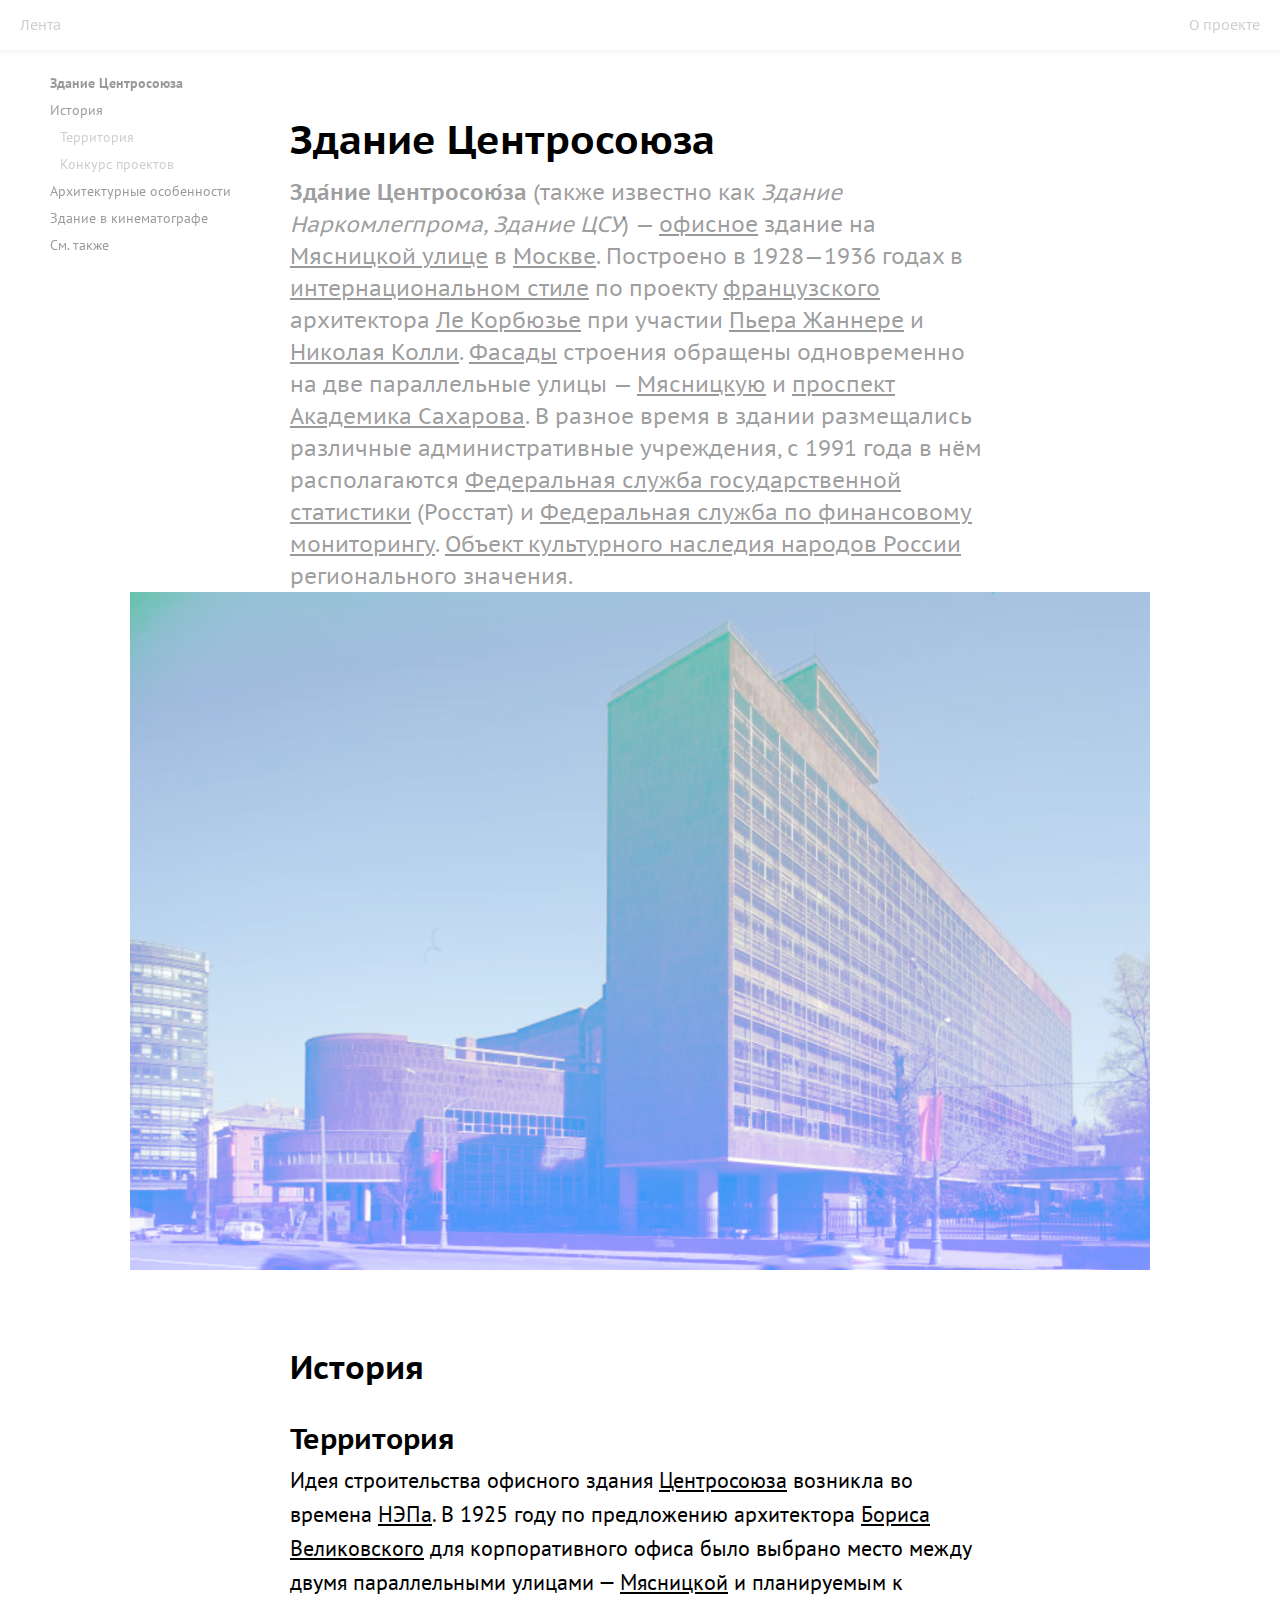
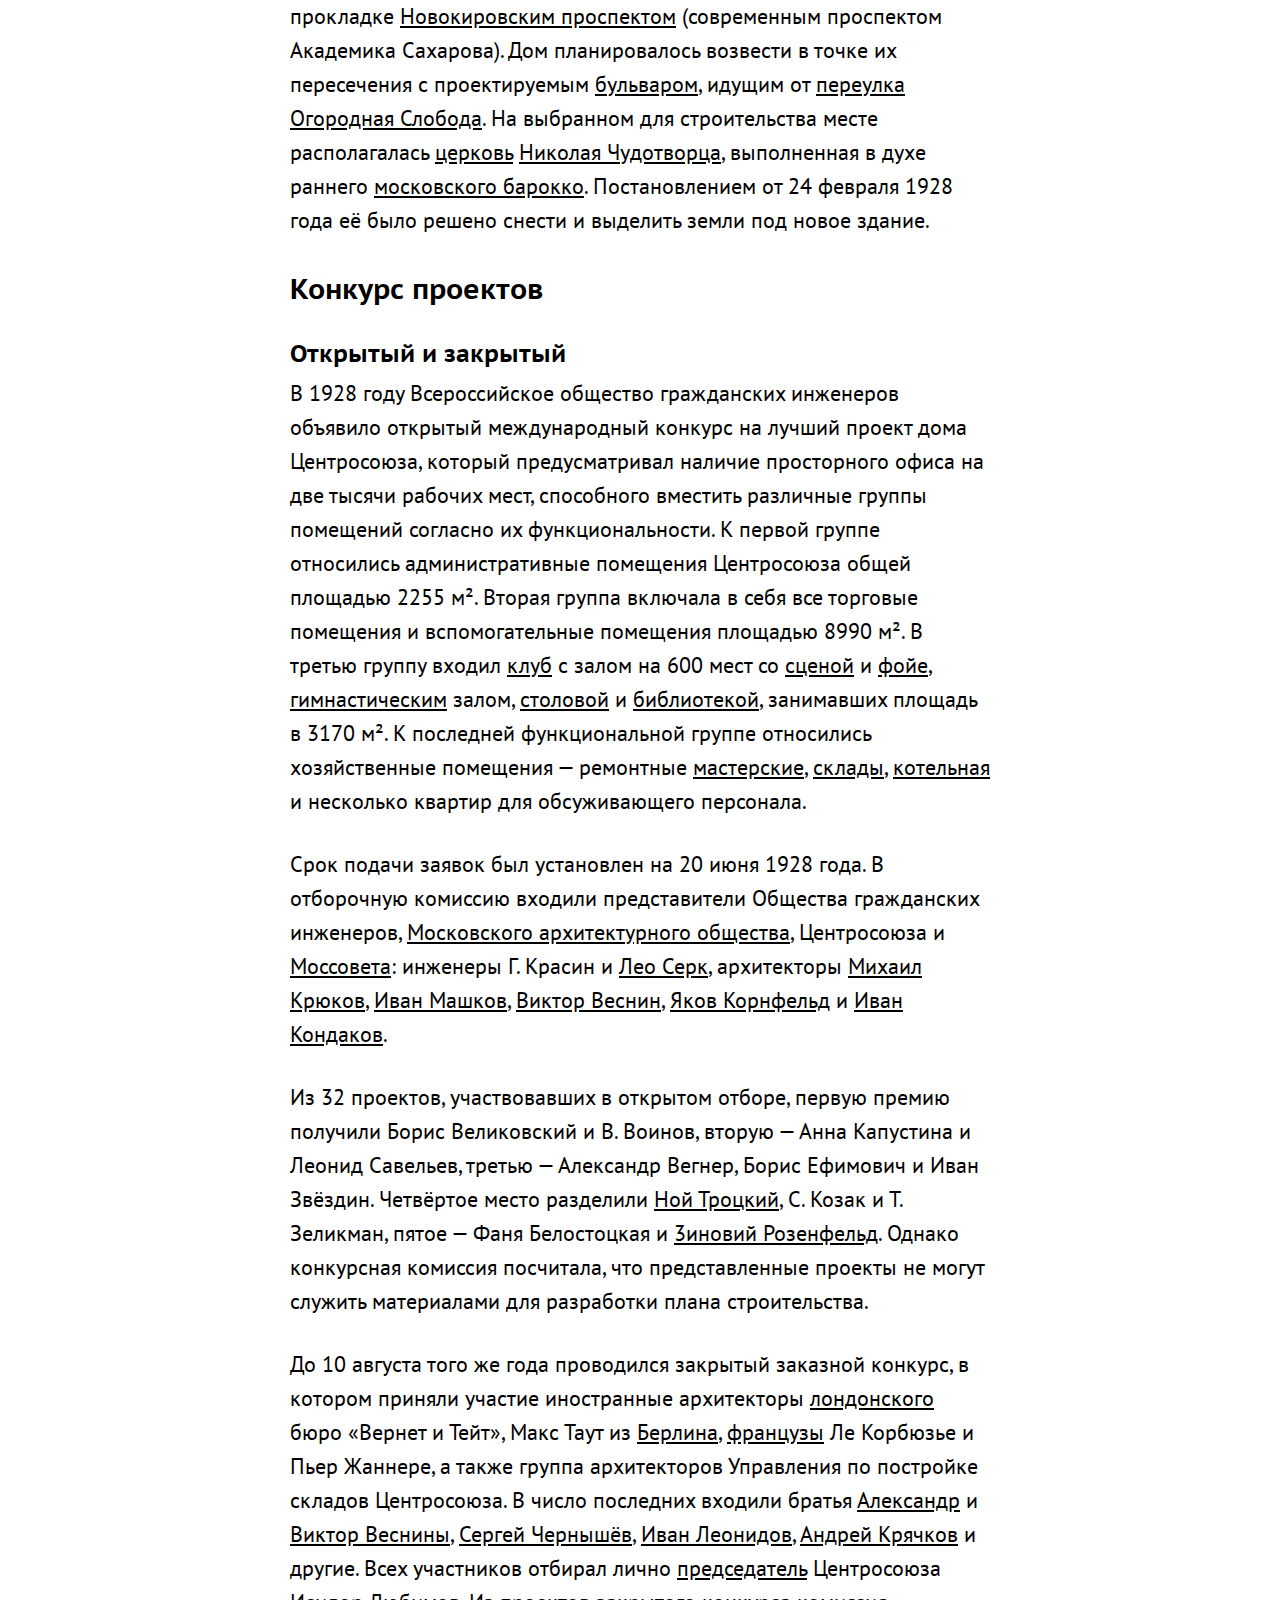
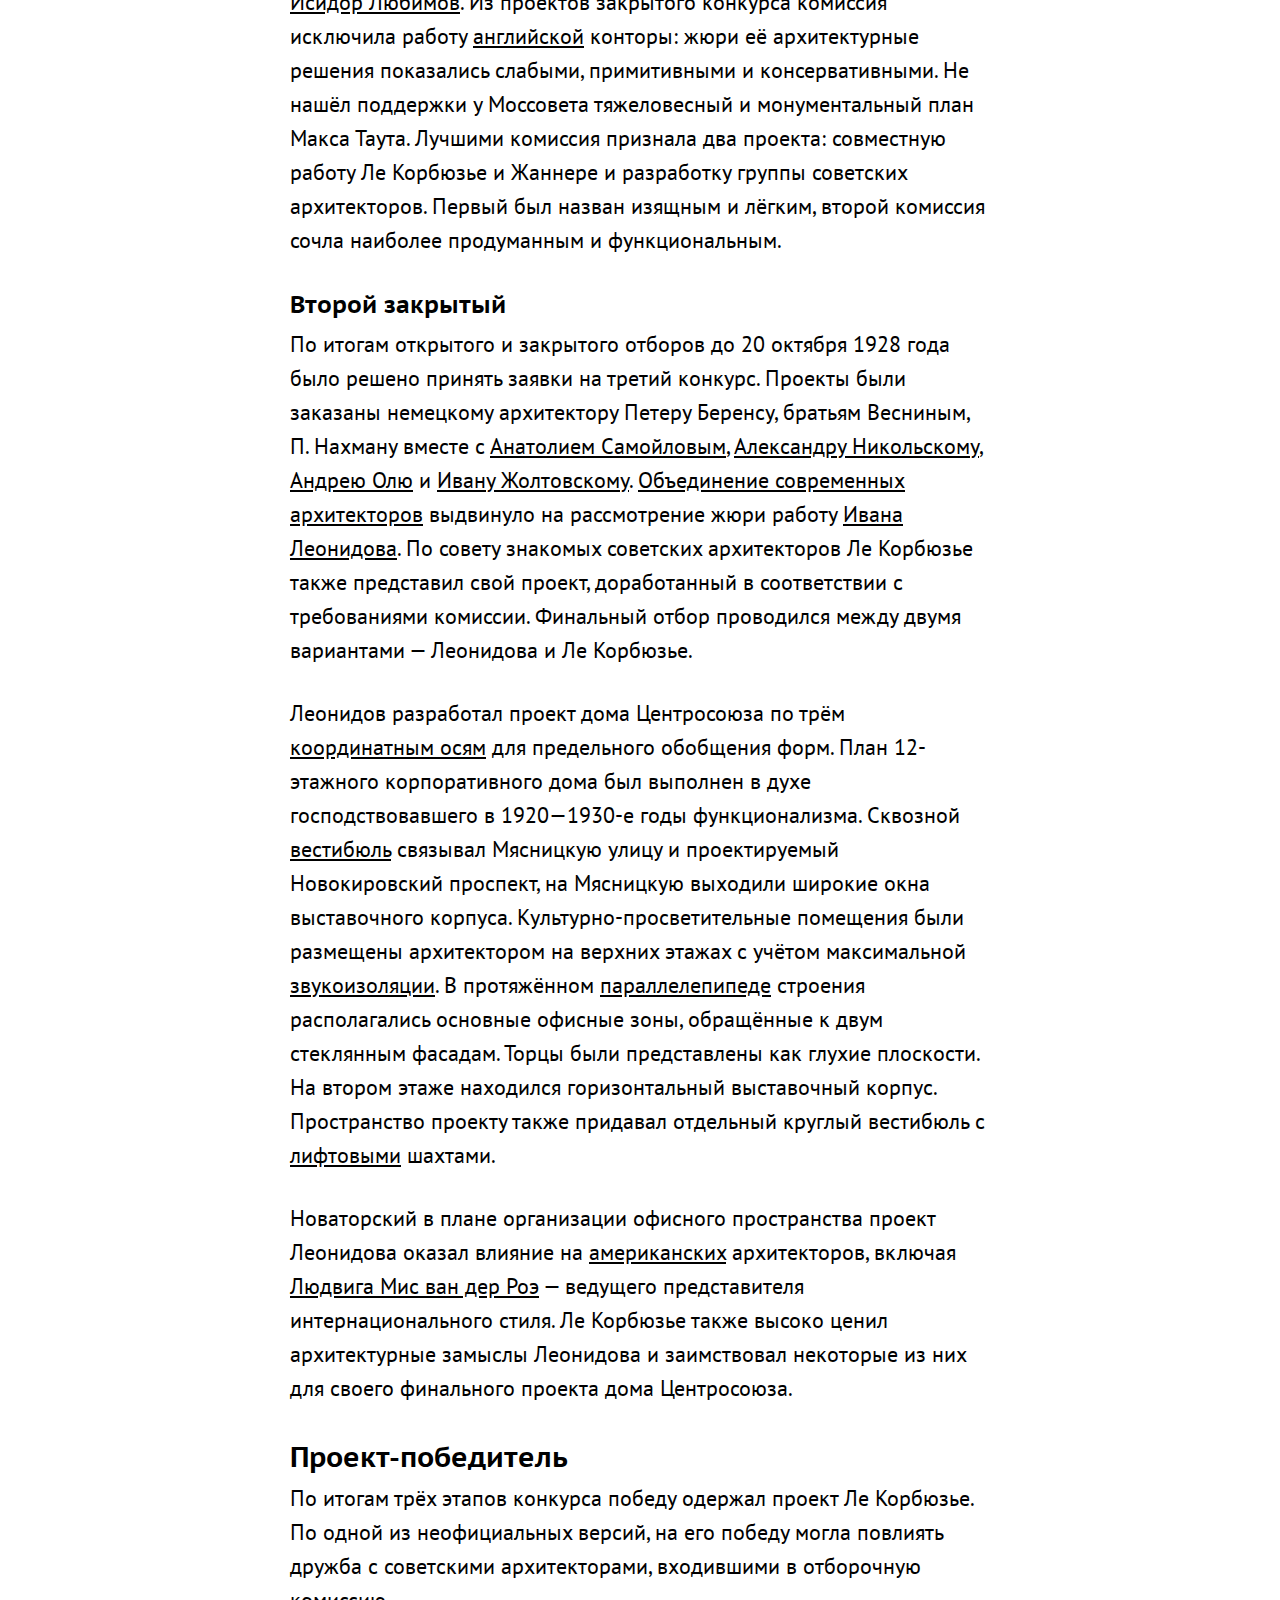
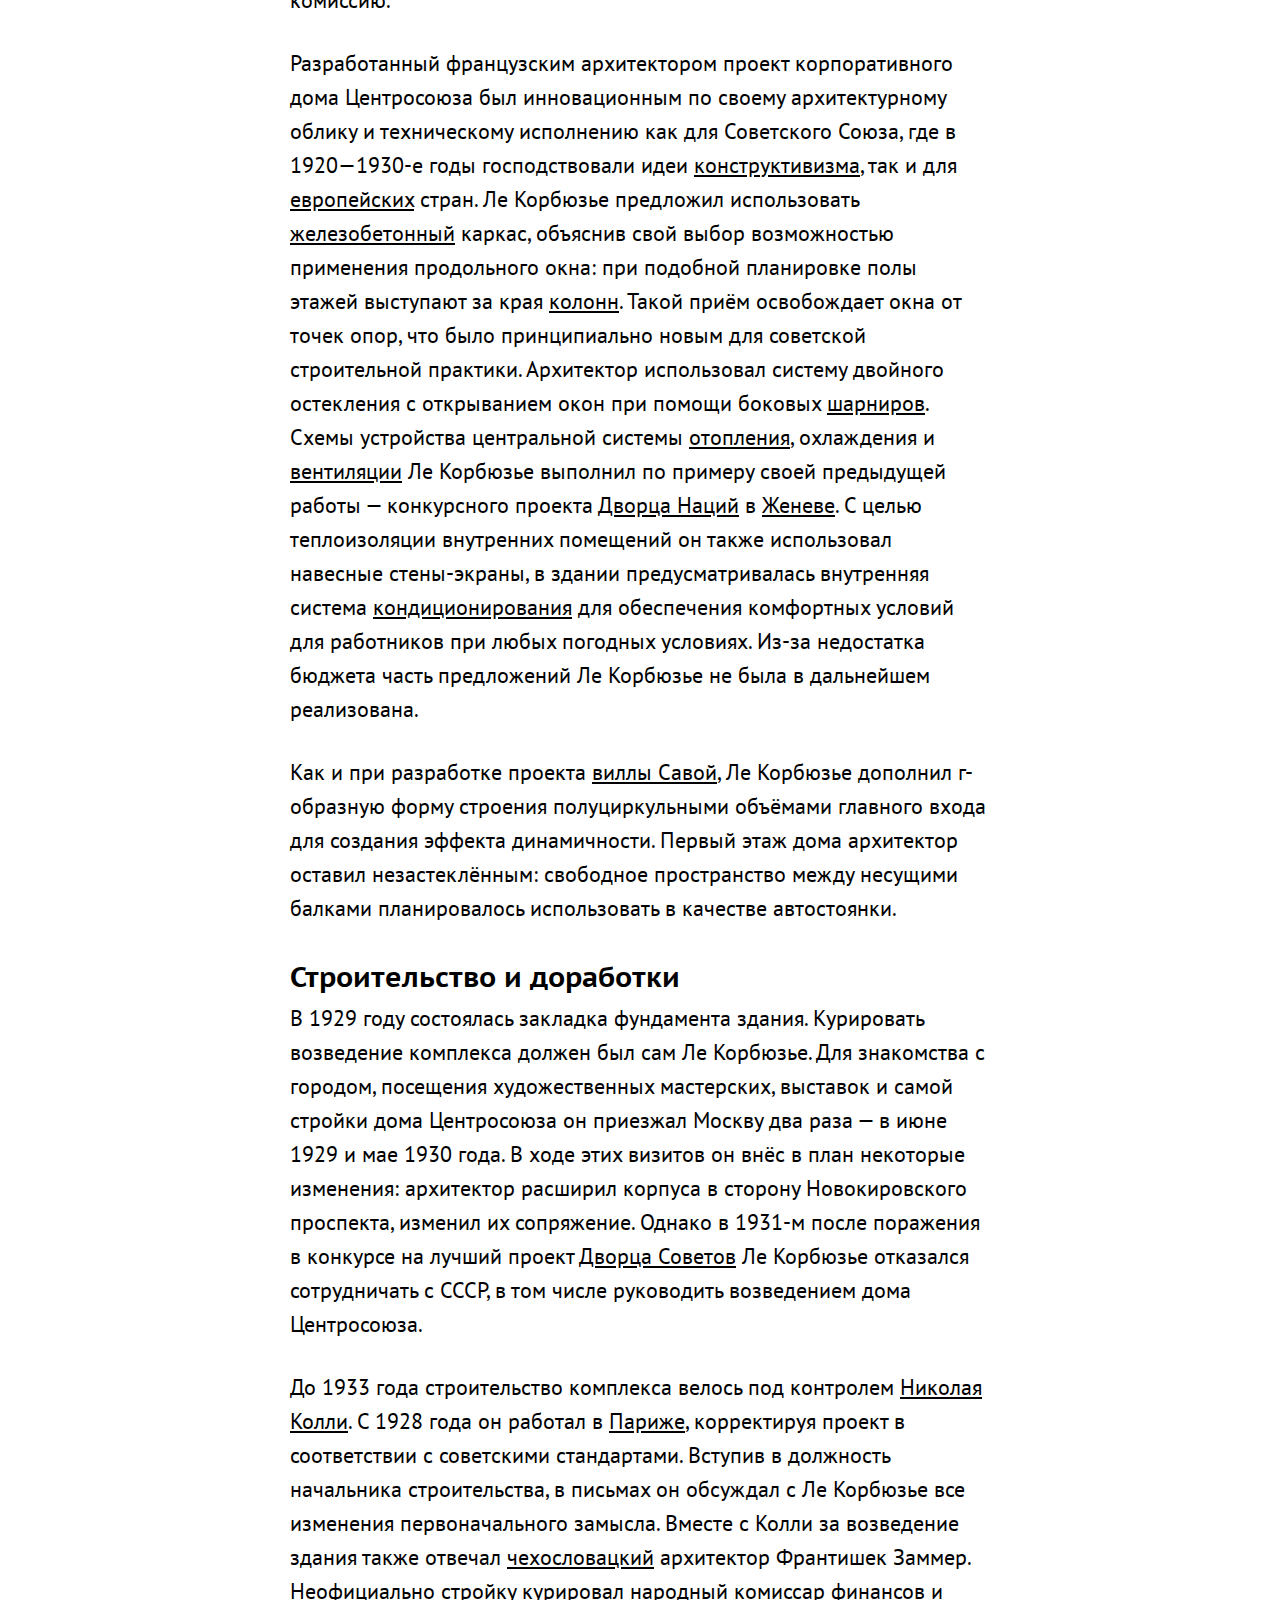
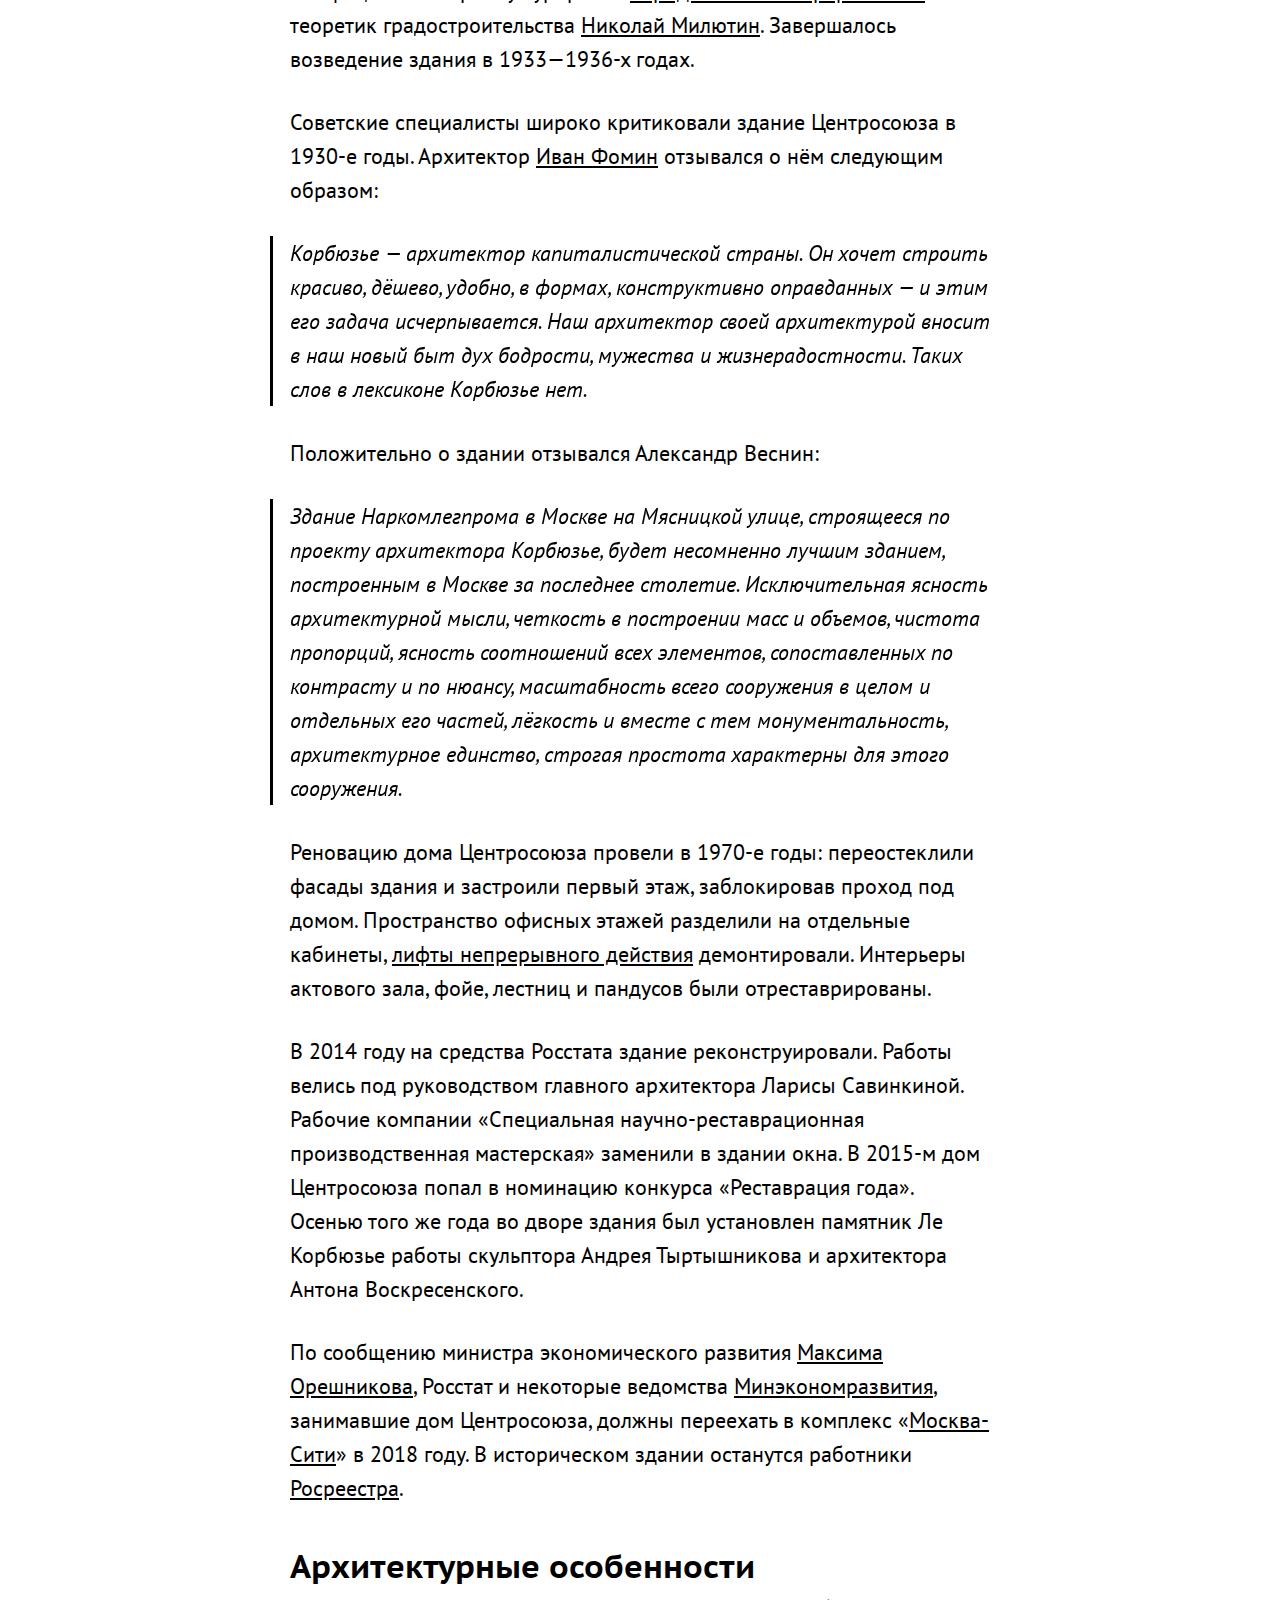
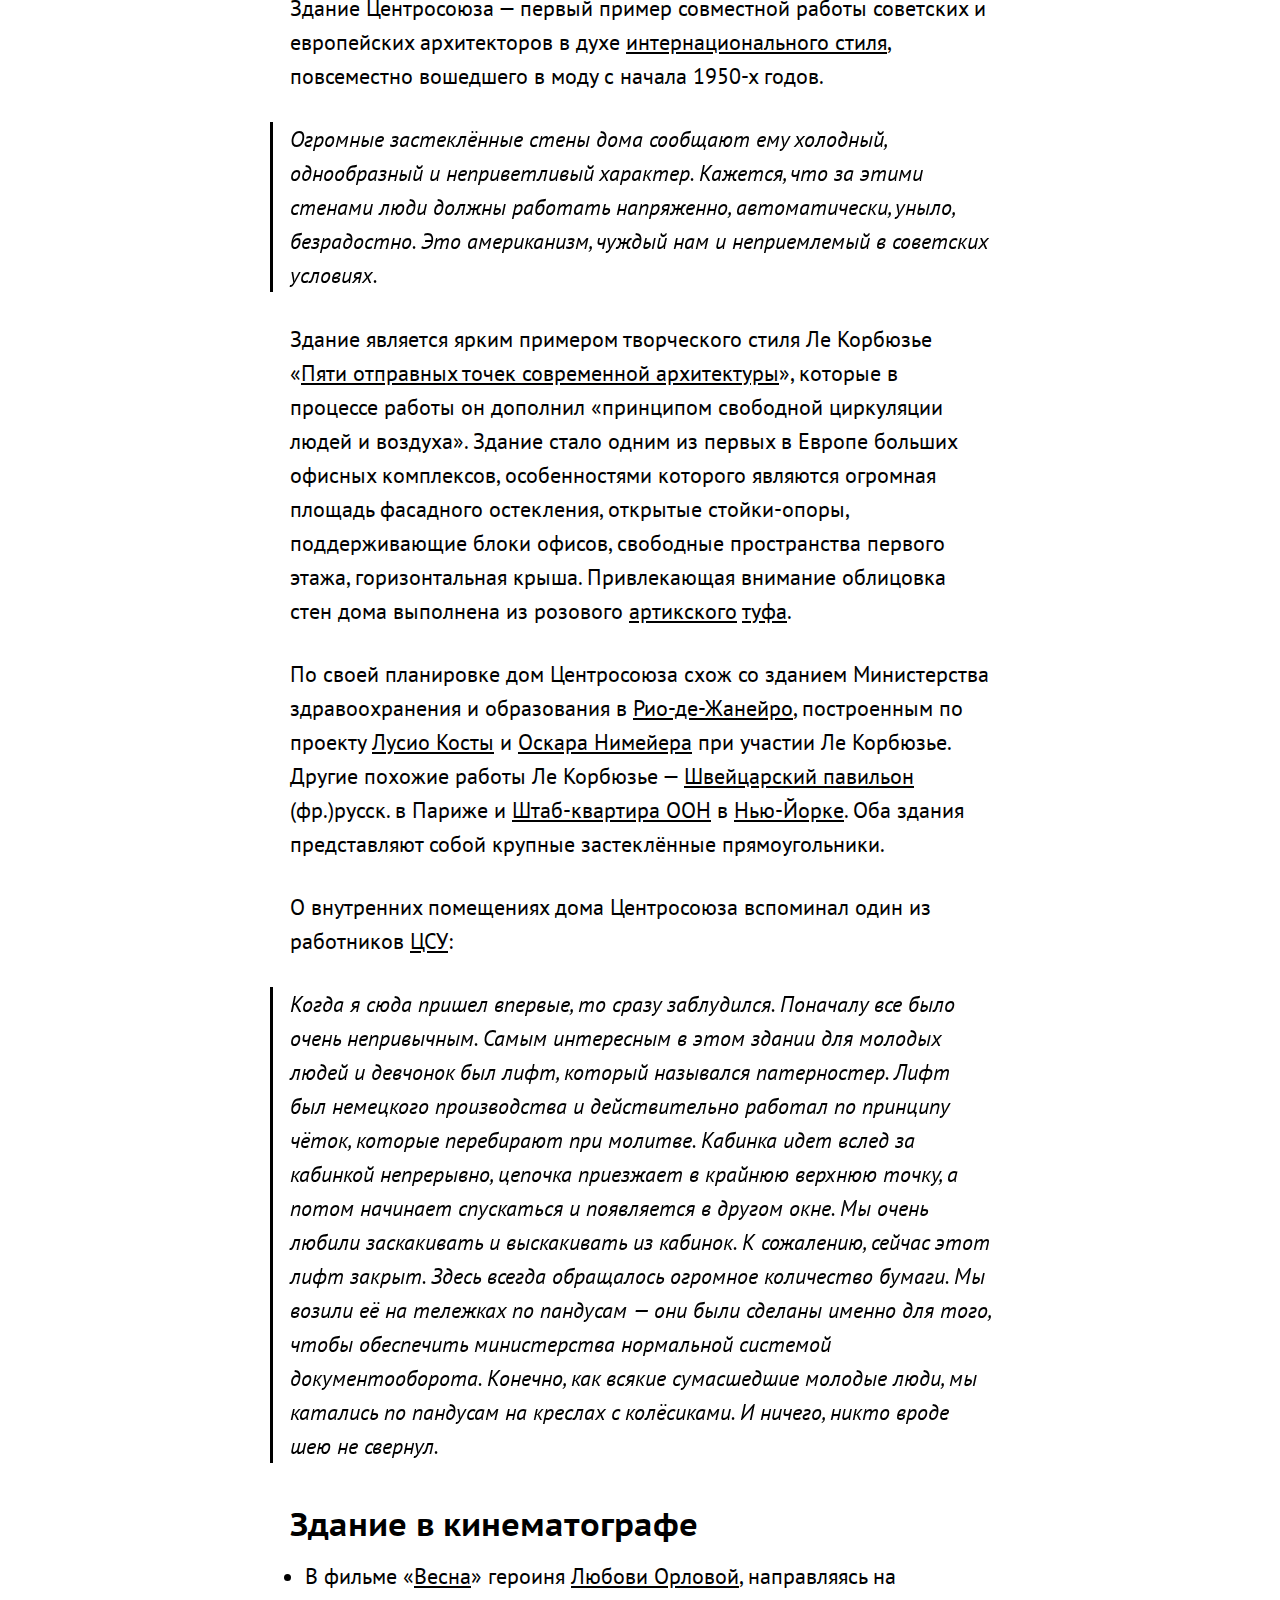
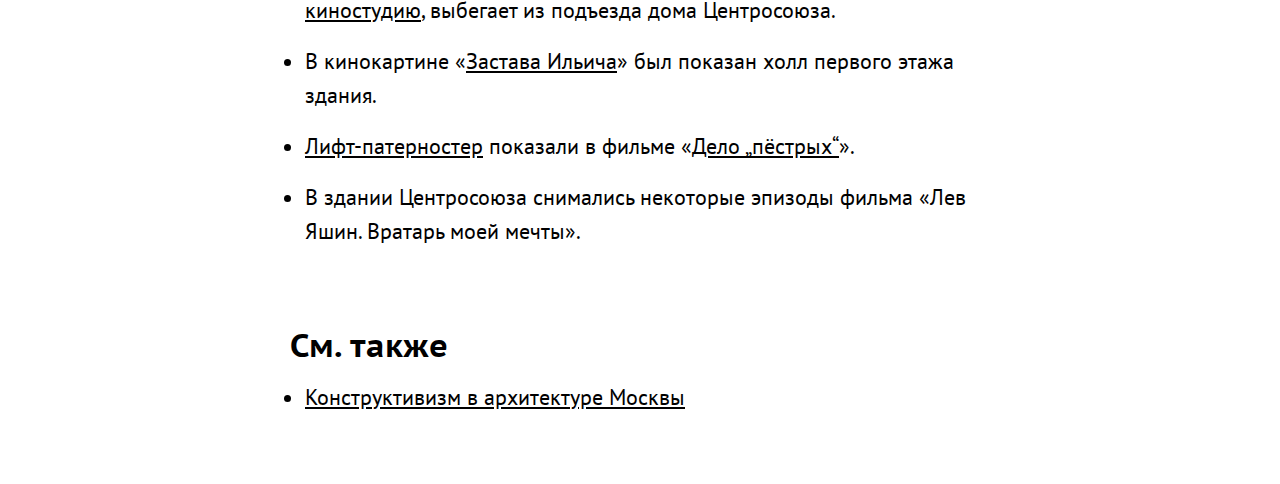
==== commit 9843c64a: "menu-for-centrosouz-page" ====
--- a/centrosouz.html
+++ b/centrosouz.html
@@ -5,23 +5,39 @@
     <meta name="viewport" content="width=device-width,initial-scale=1.0">
     <title>Здание Центросоюза</title>
     <link rel="stylesheet" href="src/style.css">
+    <script src="js/jquery.js" charset="utf-8"></script>
+    <script src="js/sidebar.js" charset="utf-8"></script>
   </head>
   <body>
     <menu>
       <a href="posts.html">Лента</a>
       <a href="#">О проекте</a>
     </menu>
+    <nav>
+      <ul>
+        <li><a href="#h1-title">Здание Центросоюза</a></li>
+        <li><a href="#h1-history">История</a>
+          <ul>
+            <li><a href="#h2-territory">Территория</a></li>
+            <li><a href="#h2-competition">Конкурс проектов</a></li>
+          </ul>
+        </li>
+        <li><a href="#h1-archi-spec">Архитектурные особенности</a></li>
+        <li><a href="#h1-cinema">Здание в кинематографе</a></li>
+        <li><a href="#h1-see-also">См. также</a></li>
+      </ul>
+    </nav>
     <article>
-      <h1>Здание Центросоюза</h1>
+      <h1 id="h1-title">Здание Центросоюза</h1>
       <p><b>Зда́ние Центросою́за</b> (также известно как <i>Здание Наркомлегпрома, Здание ЦСУ</i>) — <a href="https://ru.wikipedia.org/wiki/%D0%9E%D1%84%D0%B8%D1%81">офисное</a> здание на <a href="https://ru.wikipedia.org/wiki/%D0%9C%D1%8F%D1%81%D0%BD%D0%B8%D1%86%D0%BA%D0%B0%D1%8F_%D1%83%D0%BB%D0%B8%D1%86%D0%B0">Мясницкой улице</a> в <a href="https://ru.wikipedia.org/wiki/%D0%9C%D0%BE%D1%81%D0%BA%D0%B2%D0%B0">Москве</a>. Построено в 1928—1936 годах в <a href="https://ru.wikipedia.org/wiki/%D0%98%D0%BD%D1%82%D0%B5%D1%80%D0%BD%D0%B0%D1%86%D0%B8%D0%BE%D0%BD%D0%B0%D0%BB%D1%8C%D0%BD%D1%8B%D0%B9_%D1%81%D1%82%D0%B8%D0%BB%D1%8C">интернациональном стиле</a> по проекту <a href="https://ru.wikipedia.org/wiki/%D0%A4%D1%80%D0%B0%D0%BD%D1%86%D0%B8%D1%8F">французского</a> архитектора <a href="https://ru.wikipedia.org/wiki/%D0%9B%D0%B5_%D0%9A%D0%BE%D1%80%D0%B1%D1%8E%D0%B7%D1%8C%D0%B5">Ле Корбюзье</a> при участии <a href="https://ru.wikipedia.org/wiki/%D0%96%D0%B0%D0%BD%D0%BD%D0%B5%D1%80%D0%B5,_%D0%9F%D1%8C%D0%B5%D1%80">Пьера Жаннере</a> и <a href="https://ru.wikipedia.org/wiki/%D0%9A%D0%BE%D0%BB%D0%BB%D0%B8,_%D0%9D%D0%B8%D0%BA%D0%BE%D0%BB%D0%B0%D0%B9_%D0%94%D0%B6%D0%B5%D0%BC%D1%81%D0%BE%D0%B2%D0%B8%D1%87">Николая Колли</a>. <a href="https://ru.wikipedia.org/wiki/%D0%A4%D0%B0%D1%81%D0%B0%D0%B4">Фасады</a> строения обращены одновременно на две параллельные улицы — <a href="https://ru.wikipedia.org/wiki/%D0%9C%D1%8F%D1%81%D0%BD%D0%B8%D1%86%D0%BA%D0%B0%D1%8F_%D1%83%D0%BB%D0%B8%D1%86%D0%B0">Мясницкую</a> и <a href="https://ru.wikipedia.org/wiki/%D0%9F%D1%80%D0%BE%D1%81%D0%BF%D0%B5%D0%BA%D1%82_%D0%90%D0%BA%D0%B0%D0%B4%D0%B5%D0%BC%D0%B8%D0%BA%D0%B0_%D0%A1%D0%B0%D1%85%D0%B0%D1%80%D0%BE%D0%B2%D0%B0_(%D0%9C%D0%BE%D1%81%D0%BA%D0%B2%D0%B0)">проспект Академика Сахарова</a>. В разное время в здании размещались различные административные учреждения, с 1991 года в нём располагаются <a href="https://ru.wikipedia.org/wiki/%D0%A4%D0%B5%D0%B4%D0%B5%D1%80%D0%B0%D0%BB%D1%8C%D0%BD%D0%B0%D1%8F_%D1%81%D0%BB%D1%83%D0%B6%D0%B1%D0%B0_%D0%B3%D0%BE%D1%81%D1%83%D0%B4%D0%B0%D1%80%D1%81%D1%82%D0%B2%D0%B5%D0%BD%D0%BD%D0%BE%D0%B9_%D1%81%D1%82%D0%B0%D1%82%D0%B8%D1%81%D1%82%D0%B8%D0%BA%D0%B8">Федеральная служба государственной статистики</a> (Росстат) и <a href="https://ru.wikipedia.org/wiki/%D0%A4%D0%B5%D0%B4%D0%B5%D1%80%D0%B0%D0%BB%D1%8C%D0%BD%D0%B0%D1%8F_%D1%81%D0%BB%D1%83%D0%B6%D0%B1%D0%B0_%D0%BF%D0%BE_%D1%84%D0%B8%D0%BD%D0%B0%D0%BD%D1%81%D0%BE%D0%B2%D0%BE%D0%BC%D1%83_%D0%BC%D0%BE%D0%BD%D0%B8%D1%82%D0%BE%D1%80%D0%B8%D0%BD%D0%B3%D1%83">Федеральная служба по финансовому мониторингу</a>. <a href="https://ru.wikipedia.org/wiki/%D0%9E%D0%B1%D1%8A%D0%B5%D0%BA%D1%82_%D0%BA%D1%83%D0%BB%D1%8C%D1%82%D1%83%D1%80%D0%BD%D0%BE%D0%B3%D0%BE_%D0%BD%D0%B0%D1%81%D0%BB%D0%B5%D0%B4%D0%B8%D1%8F_%D0%A0%D0%BE%D1%81%D1%81%D0%B8%D0%B8">Объект культурного наследия народов России</a> регионального значения.</p>
 
       <img src="img/centrosouz.jpg" alt="Здание Центросоюза">
 
-      <h2>История</h2>
-      <h3>Территория</h3>
+      <h2 id="h1-history">История</h2>
+      <h3 id="h2-territory">Территория</h3>
       <p>Идея строительства офисного здания <a href="https://ru.wikipedia.org/wiki/%D0%A6%D0%B5%D0%BD%D1%82%D1%80%D0%BE%D1%81%D0%BE%D1%8E%D0%B7">Центросоюза</a> возникла во времена <a href="https://ru.wikipedia.org/wiki/%D0%9D%D0%BE%D0%B2%D0%B0%D1%8F_%D1%8D%D0%BA%D0%BE%D0%BD%D0%BE%D0%BC%D0%B8%D1%87%D0%B5%D1%81%D0%BA%D0%B0%D1%8F_%D0%BF%D0%BE%D0%BB%D0%B8%D1%82%D0%B8%D0%BA%D0%B0">НЭПа</a>. В 1925 году по предложению архитектора <a href="https://ru.wikipedia.org/wiki/%D0%92%D0%B5%D0%BB%D0%B8%D0%BA%D0%BE%D0%B2%D1%81%D0%BA%D0%B8%D0%B9,_%D0%91%D0%BE%D1%80%D0%B8%D1%81_%D0%9C%D0%B8%D1%85%D0%B0%D0%B9%D0%BB%D0%BE%D0%B2%D0%B8%D1%87">Бориса Великовского</a> для корпоративного офиса было выбрано место между двумя параллельными улицами — <a href="https://ru.wikipedia.org/wiki/%D0%9C%D1%8F%D1%81%D0%BD%D0%B8%D1%86%D0%BA%D0%B0%D1%8F_%D1%83%D0%BB%D0%B8%D1%86%D0%B0">Мясницкой</a> и планируемым к прокладке <a href="https://ru.wikipedia.org/wiki/%D0%9F%D1%80%D0%BE%D1%81%D0%BF%D0%B5%D0%BA%D1%82_%D0%90%D0%BA%D0%B0%D0%B4%D0%B5%D0%BC%D0%B8%D0%BA%D0%B0_%D0%A1%D0%B0%D1%85%D0%B0%D1%80%D0%BE%D0%B2%D0%B0_(%D0%9C%D0%BE%D1%81%D0%BA%D0%B2%D0%B0)">Новокировским проспектом</a> (современным проспектом Академика Сахарова). Дом планировалось возвести в точке их пересечения с проектируемым <a href="https://ru.wikipedia.org/wiki/%D0%91%D1%83%D0%BB%D1%8C%D0%B2%D0%B0%D1%80">бульваром</a>, идущим от <a href="https://ru.wikipedia.org/wiki/%D0%9F%D0%B5%D1%80%D0%B5%D1%83%D0%BB%D0%BE%D0%BA_%D0%9E%D0%B3%D0%BE%D1%80%D0%BE%D0%B4%D0%BD%D0%B0%D1%8F_%D0%A1%D0%BB%D0%BE%D0%B1%D0%BE%D0%B4%D0%B0">переулка Огородная Слобода</a>. На выбранном для строительства месте располагалась <a href="https://ru.wikipedia.org/wiki/%D0%A6%D0%B5%D1%80%D0%BA%D0%BE%D0%B2%D1%8C_(%D1%81%D0%BE%D0%BE%D1%80%D1%83%D0%B6%D0%B5%D0%BD%D0%B8%D0%B5)">церковь</a> <a href="https://ru.wikipedia.org/wiki/%D0%9D%D0%B8%D0%BA%D0%BE%D0%BB%D0%B0%D0%B9_%D0%A7%D1%83%D0%B4%D0%BE%D1%82%D0%B2%D0%BE%D1%80%D0%B5%D1%86">Николая Чудотворца</a>, выполненная в духе раннего <a href="https://ru.wikipedia.org/wiki/%D0%9C%D0%BE%D1%81%D0%BA%D0%BE%D0%B2%D1%81%D0%BA%D0%BE%D0%B5_%D0%B1%D0%B0%D1%80%D0%BE%D0%BA%D0%BA%D0%BE">московского барокко</a>. Постановлением от 24 февраля 1928 года её было решено снести и выделить земли под новое здание.</p>
 
-      <h3>Конкурс проектов</h3>
+      <h3 id="h2-competition">Конкурс проектов</h3>
       <h4>Открытый и закрытый</h4>
       <p>В 1928 году Всероссийское общество гражданских инженеров объявило открытый международный конкурс на лучший проект дома Центросоюза, который предусматривал наличие просторного офиса на две тысячи рабочих мест, способного вместить различные группы помещений согласно их функциональности. К первой группе относились административные помещения Центросоюза общей площадью 2255 м². Вторая группа включала в себя все торговые помещения и вспомогательные помещения площадью 8990 м². В третью группу входил <a href="https://ru.wikipedia.org/wiki/%D0%94%D0%BE%D0%BC_%D0%BA%D1%83%D0%BB%D1%8C%D1%82%D1%83%D1%80%D1%8B">клуб</a> с залом на 600 мест со <a href="https://ru.wikipedia.org/wiki/%D0%A1%D1%86%D0%B5%D0%BD%D0%B0">сценой</a> и <a href="https://ru.wikipedia.org/wiki/%D0%A4%D0%BE%D0%B9%D0%B5">фойе</a>, <a href="https://ru.wikipedia.org/wiki/%D0%93%D0%B8%D0%BC%D0%BD%D0%B0%D1%81%D1%82%D0%B8%D0%BA%D0%B0">гимнастическим</a> залом, <a href="https://ru.wikipedia.org/wiki/%D0%A1%D1%82%D0%BE%D0%BB%D0%BE%D0%B2%D0%B0%D1%8F">столовой</a> и <a href="https://ru.wikipedia.org/wiki/%D0%91%D0%B8%D0%B1%D0%BB%D0%B8%D0%BE%D1%82%D0%B5%D0%BA%D0%B0">библиотекой</a>, занимавших площадь в 3170 м². К последней функциональной группе относились хозяйственные помещения — ремонтные <a href="https://ru.wikipedia.org/wiki/%D0%9C%D0%B0%D1%81%D1%82%D0%B5%D1%80%D1%81%D0%BA%D0%B0%D1%8F">мастерские</a>, <a href="https://ru.wikipedia.org/wiki/%D0%A1%D0%BA%D0%BB%D0%B0%D0%B4">склады</a>, <a href="https://ru.wikipedia.org/wiki/%D0%9A%D0%BE%D1%82%D0%B5%D0%BB%D1%8C%D0%BD%D0%B0%D1%8F">котельная</a> и несколько квартир для обсуживающего персонала.</p>
       <p>Срок подачи заявок был установлен на 20 июня 1928 года. В отборочную комиссию входили представители Общества гражданских инженеров, <a href="https://ru.wikipedia.org/wiki/%D0%9C%D0%BE%D1%81%D0%BA%D0%BE%D0%B2%D1%81%D0%BA%D0%BE%D0%B5_%D0%B0%D1%80%D1%85%D0%B8%D1%82%D0%B5%D0%BA%D1%82%D1%83%D1%80%D0%BD%D0%BE%D0%B5_%D0%BE%D0%B1%D1%89%D0%B5%D1%81%D1%82%D0%B2%D0%BE">Московского архитектурного общества</a>, Центросоюза и <a href="https://ru.wikipedia.org/wiki/%D0%9C%D0%BE%D1%81%D0%BA%D0%BE%D0%B2%D1%81%D0%BA%D0%B8%D0%B9_%D0%B3%D0%BE%D1%80%D0%BE%D0%B4%D1%81%D0%BA%D0%BE%D0%B9_%D1%81%D0%BE%D0%B2%D0%B5%D1%82">Моссовета</a>: инженеры Г. Красин и <a href="https://ru.wikipedia.org/wiki/%D0%A1%D0%B5%D1%80%D0%BA,_%D0%9B%D0%B5%D0%BE_%D0%90%D0%BA%D1%81%D0%B5%D0%BB%D0%B5%D0%B2%D0%B8%D1%87">Лео Серк</a>, архитекторы <a href="https://ru.wikipedia.org/wiki/%D0%9A%D1%80%D1%8E%D0%BA%D0%BE%D0%B2,_%D0%9C%D0%B8%D1%85%D0%B0%D0%B8%D0%BB_%D0%92%D0%B0%D1%81%D0%B8%D0%BB%D1%8C%D0%B5%D0%B2%D0%B8%D1%87_(%D0%B0%D1%80%D1%85%D0%B8%D1%82%D0%B5%D0%BA%D1%82%D0%BE%D1%80)">Михаил Крюков</a>, <a href="https://ru.wikipedia.org/wiki/%D0%9C%D0%B0%D1%88%D0%BA%D0%BE%D0%B2,_%D0%98%D0%B2%D0%B0%D0%BD_%D0%9F%D0%B0%D0%B2%D0%BB%D0%BE%D0%B2%D0%B8%D1%87">Иван Машков</a>, <a href="https://ru.wikipedia.org/wiki/%D0%92%D0%B5%D1%81%D0%BD%D0%B8%D0%BD,_%D0%92%D0%B8%D0%BA%D1%82%D0%BE%D1%80_%D0%90%D0%BB%D0%B5%D0%BA%D1%81%D0%B0%D0%BD%D0%B4%D1%80%D0%BE%D0%B2%D0%B8%D1%87">Виктор Веснин</a>, <a href="https://ru.wikipedia.org/wiki/%D0%9A%D0%BE%D1%80%D0%BD%D1%84%D0%B5%D0%BB%D1%8C%D0%B4,_%D0%AF%D0%BA%D0%BE%D0%B2_%D0%90%D0%B1%D1%80%D0%B0%D0%BC%D0%BE%D0%B2%D0%B8%D1%87">Яков Корнфельд</a> и <a href="https://ru.wikipedia.org/wiki/%D0%9A%D0%BE%D0%BD%D0%B4%D0%B0%D0%BA%D0%BE%D0%B2,_%D0%98%D0%B2%D0%B0%D0%BD_%D0%98%D0%B2%D0%B0%D0%BD%D0%BE%D0%B2%D0%B8%D1%87">Иван Кондаков</a>.</p>
@@ -49,7 +65,7 @@
       <p>В 2014 году на средства Росстата здание реконструировали. Работы велись под руководством главного архитектора Ларисы Савинкиной. Рабочие компании «Специальная научно-реставрационная производственная мастерская» заменили в здании окна. В 2015-м дом Центросоюза попал в номинацию конкурса «Реставрация года». Осенью того же года во дворе здания был установлен памятник Ле Корбюзье работы скульптора Андрея Тыртышникова и архитектора Антона Воскресенского.</p>
       <p>По сообщению министра экономического развития <a href="https://ru.wikipedia.org/wiki/%D0%9E%D1%80%D0%B5%D1%88%D0%BA%D0%B8%D0%BD,_%D0%9C%D0%B0%D0%BA%D1%81%D0%B8%D0%BC_%D0%A1%D1%82%D0%B0%D0%BD%D0%B8%D1%81%D0%BB%D0%B0%D0%B2%D0%BE%D0%B2%D0%B8%D1%87">Максима Орешникова</a>, Росстат и некоторые ведомства <a href="https://ru.wikipedia.org/wiki/%D0%9C%D0%B8%D0%BD%D0%B8%D1%81%D1%82%D0%B5%D1%80%D1%81%D1%82%D0%B2%D0%BE_%D1%8D%D0%BA%D0%BE%D0%BD%D0%BE%D0%BC%D0%B8%D1%87%D0%B5%D1%81%D0%BA%D0%BE%D0%B3%D0%BE_%D1%80%D0%B0%D0%B7%D0%B2%D0%B8%D1%82%D0%B8%D1%8F_%D0%A0%D0%BE%D1%81%D1%81%D0%B8%D0%B9%D1%81%D0%BA%D0%BE%D0%B9_%D0%A4%D0%B5%D0%B4%D0%B5%D1%80%D0%B0%D1%86%D0%B8%D0%B8">Минэкономразвития</a>, занимавшие дом Центросоюза, должны переехать в комплекс «<a href="https://ru.wikipedia.org/wiki/%D0%9C%D0%BE%D1%81%D0%BA%D0%B2%D0%B0-%D0%A1%D0%B8%D1%82%D0%B8">Москва-Сити</a>» в 2018 году. В историческом здании останутся работники <a href="https://ru.wikipedia.org/wiki/%D0%A4%D0%B5%D0%B4%D0%B5%D1%80%D0%B0%D0%BB%D1%8C%D0%BD%D0%B0%D1%8F_%D1%81%D0%BB%D1%83%D0%B6%D0%B1%D0%B0_%D0%B3%D0%BE%D1%81%D1%83%D0%B4%D0%B0%D1%80%D1%81%D1%82%D0%B2%D0%B5%D0%BD%D0%BD%D0%BE%D0%B9_%D1%80%D0%B5%D0%B3%D0%B8%D1%81%D1%82%D1%80%D0%B0%D1%86%D0%B8%D0%B8,_%D0%BA%D0%B0%D0%B4%D0%B0%D1%81%D1%82%D1%80%D0%B0_%D0%B8_%D0%BA%D0%B0%D1%80%D1%82%D0%BE%D0%B3%D1%80%D0%B0%D1%84%D0%B8%D0%B8">Росреестра</a>.</p>
 
-      <h2>Архитектурные особенности</h2>
+      <h2 id="h1-archi-spec">Архитектурные особенности</h2>
       <p>Здание Центросоюза — первый пример совместной работы советских и европейских архитекторов в духе <a href="https://ru.wikipedia.org/wiki/%D0%98%D0%BD%D1%82%D0%B5%D1%80%D0%BD%D0%B0%D1%86%D0%B8%D0%BE%D0%BD%D0%B0%D0%BB%D1%8C%D0%BD%D1%8B%D0%B9_%D1%81%D1%82%D0%B8%D0%BB%D1%8C">интернационального стиля</a>, повсеместно вошедшего в моду с начала 1950-х годов.</p>
       <blockquote cite="https://ru.wikipedia.org/wiki/%D0%97%D0%B4%D0%B0%D0%BD%D0%B8%D0%B5_%D0%A6%D0%B5%D0%BD%D1%82%D1%80%D0%BE%D1%81%D0%BE%D1%8E%D0%B7%D0%B0">Огромные застеклённые стены дома сообщают ему холодный, однообразный и неприветливый характер. Кажется, что за этими стенами люди должны работать напряженно, автоматически, уныло, безрадостно. Это американизм, чуждый нам и неприемлемый в советских условиях.</blockquote>
       <p>Здание является ярким примером творческого стиля Ле Корбюзье «<a href="https://ru.wikipedia.org/wiki/%D0%9F%D1%8F%D1%82%D1%8C_%D0%BE%D1%82%D0%BF%D1%80%D0%B0%D0%B2%D0%BD%D1%8B%D1%85_%D1%82%D0%BE%D1%87%D0%B5%D0%BA_%D1%81%D0%BE%D0%B2%D1%80%D0%B5%D0%BC%D0%B5%D0%BD%D0%BD%D0%BE%D0%B9_%D0%B0%D1%80%D1%85%D0%B8%D1%82%D0%B5%D0%BA%D1%82%D1%83%D1%80%D1%8B">Пяти отправных точек современной архитектуры</a>», которые в процессе работы он дополнил «принципом свободной циркуляции людей и воздуха». Здание стало одним из первых в Европе больших офисных комплексов, особенностями которого являются огромная площадь фасадного остекления, открытые стойки-опоры, поддерживающие блоки офисов, свободные пространства первого этажа, горизонтальная крыша. Привлекающая внимание облицовка стен дома выполнена из розового <a href="https://ru.wikipedia.org/wiki/%D0%90%D1%80%D1%82%D0%B8%D0%BA%D1%81%D0%BA%D0%BE%D0%B5_%D1%82%D1%83%D1%84%D0%BE%D0%B2%D0%BE%D0%B5_%D0%BC%D0%B5%D1%81%D1%82%D0%BE%D1%80%D0%BE%D0%B6%D0%B4%D0%B5%D0%BD%D0%B8%D0%B5">артикского</a> <a href="https://ru.wikipedia.org/wiki/%D0%A2%D1%83%D1%84">туфа</a>.</p>
@@ -57,7 +73,7 @@
       <p>О внутренних помещениях дома Центросоюза вспоминал один из работников <a href="https://ru.wikipedia.org/wiki/%D0%A6%D0%B5%D0%BD%D1%82%D1%80%D0%B0%D0%BB%D1%8C%D0%BD%D0%BE%D0%B5_%D1%81%D1%82%D0%B0%D1%82%D0%B8%D1%81%D1%82%D0%B8%D1%87%D0%B5%D1%81%D0%BA%D0%BE%D0%B5_%D1%83%D0%BF%D1%80%D0%B0%D0%B2%D0%BB%D0%B5%D0%BD%D0%B8%D0%B5">ЦСУ</a>:</p>
       <blockquote cite="https://ru.wikipedia.org/wiki/%D0%97%D0%B4%D0%B0%D0%BD%D0%B8%D0%B5_%D0%A6%D0%B5%D0%BD%D1%82%D1%80%D0%BE%D1%81%D0%BE%D1%8E%D0%B7%D0%B0">Когда я сюда пришел впервые, то сразу заблудился. Поначалу все было очень непривычным. Самым интересным в этом здании для молодых людей и девчонок был лифт, который назывался патерностер. Лифт был немецкого производства и действительно работал по принципу чёток, которые перебирают при молитве. Кабинка идет вслед за кабинкой непрерывно, цепочка приезжает в крайнюю верхнюю точку, а потом начинает спускаться и появляется в другом окне. Мы очень любили заскакивать и выскакивать из кабинок. К сожалению, сейчас этот лифт закрыт. Здесь всегда обращалось огромное количество бумаги. Мы возили её на тележках по пандусам — они были сделаны именно для того, чтобы обеспечить министерства нормальной системой документооборота. Конечно, как всякие сумасшедшие молодые люди, мы катались по пандусам на креслах с колёсиками. И ничего, никто вроде шею не свернул.</blockquote>
 
-      <h2>Здание в кинематографе</h2>
+      <h2 is="h1-cinema">Здание в кинематографе</h2>
       <ul>
         <li>В фильме «<a href="https://ru.wikipedia.org/wiki/%D0%92%D0%B5%D1%81%D0%BD%D0%B0_(%D1%84%D0%B8%D0%BB%D1%8C%D0%BC,_1947)">Весна</a>» героиня <a href="https://ru.wikipedia.org/wiki/%D0%9E%D1%80%D0%BB%D0%BE%D0%B2%D0%B0,_%D0%9B%D1%8E%D0%B1%D0%BE%D0%B2%D1%8C_%D0%9F%D0%B5%D1%82%D1%80%D0%BE%D0%B2%D0%BD%D0%B0">Любови Орловой</a>, направляясь на <a href="https://ru.wikipedia.org/wiki/%D0%9A%D0%B8%D0%BD%D0%BE%D1%81%D1%82%D1%83%D0%B4%D0%B8%D1%8F">киностудию</a>, выбегает из подъезда дома Центросоюза.</li>
         <li>В кинокартине «<a href="https://ru.wikipedia.org/wiki/%D0%97%D0%B0%D1%81%D1%82%D0%B0%D0%B2%D0%B0_%D0%98%D0%BB%D1%8C%D0%B8%D1%87%D0%B0">Застава Ильича</a>» был показан холл первого этажа здания.</li>
@@ -65,7 +81,7 @@
         <li>В здании Центросоюза снимались некоторые эпизоды фильма «Лев Яшин. Вратарь моей мечты».</li>
       </ul>
 
-      <h2>См. также</h2>
+      <h2 id="h1-see-also">См. также</h2>
       <ul>
         <li><a href="https://ru.wikipedia.org/wiki/%D0%9A%D0%BE%D0%BD%D1%81%D1%82%D1%80%D1%83%D0%BA%D1%82%D0%B8%D0%B2%D0%B8%D0%B7%D0%BC_%D0%B2_%D0%B0%D1%80%D1%85%D0%B8%D1%82%D0%B5%D0%BA%D1%82%D1%83%D1%80%D0%B5_%D0%9C%D0%BE%D1%81%D0%BA%D0%B2%D1%8B">Конструктивизм в архитектуре Москвы</a></li>
       </ul>
--- a/src/style.css
+++ b/src/style.css
@@ -1,7 +1,9 @@
 @import "reset.css";
 @import url("https://fonts.googleapis.com/css2?family=PT+Sans+Caption:wght@400;700&family=PT+Sans:ital,wght@0,400;0,700;1,400;1,700&display=swap");
 @import "basics.css";
+
 @import "menubar.css";
 @import "sidebar.css";
+
 @import "post.css";
 @import "posts.css";
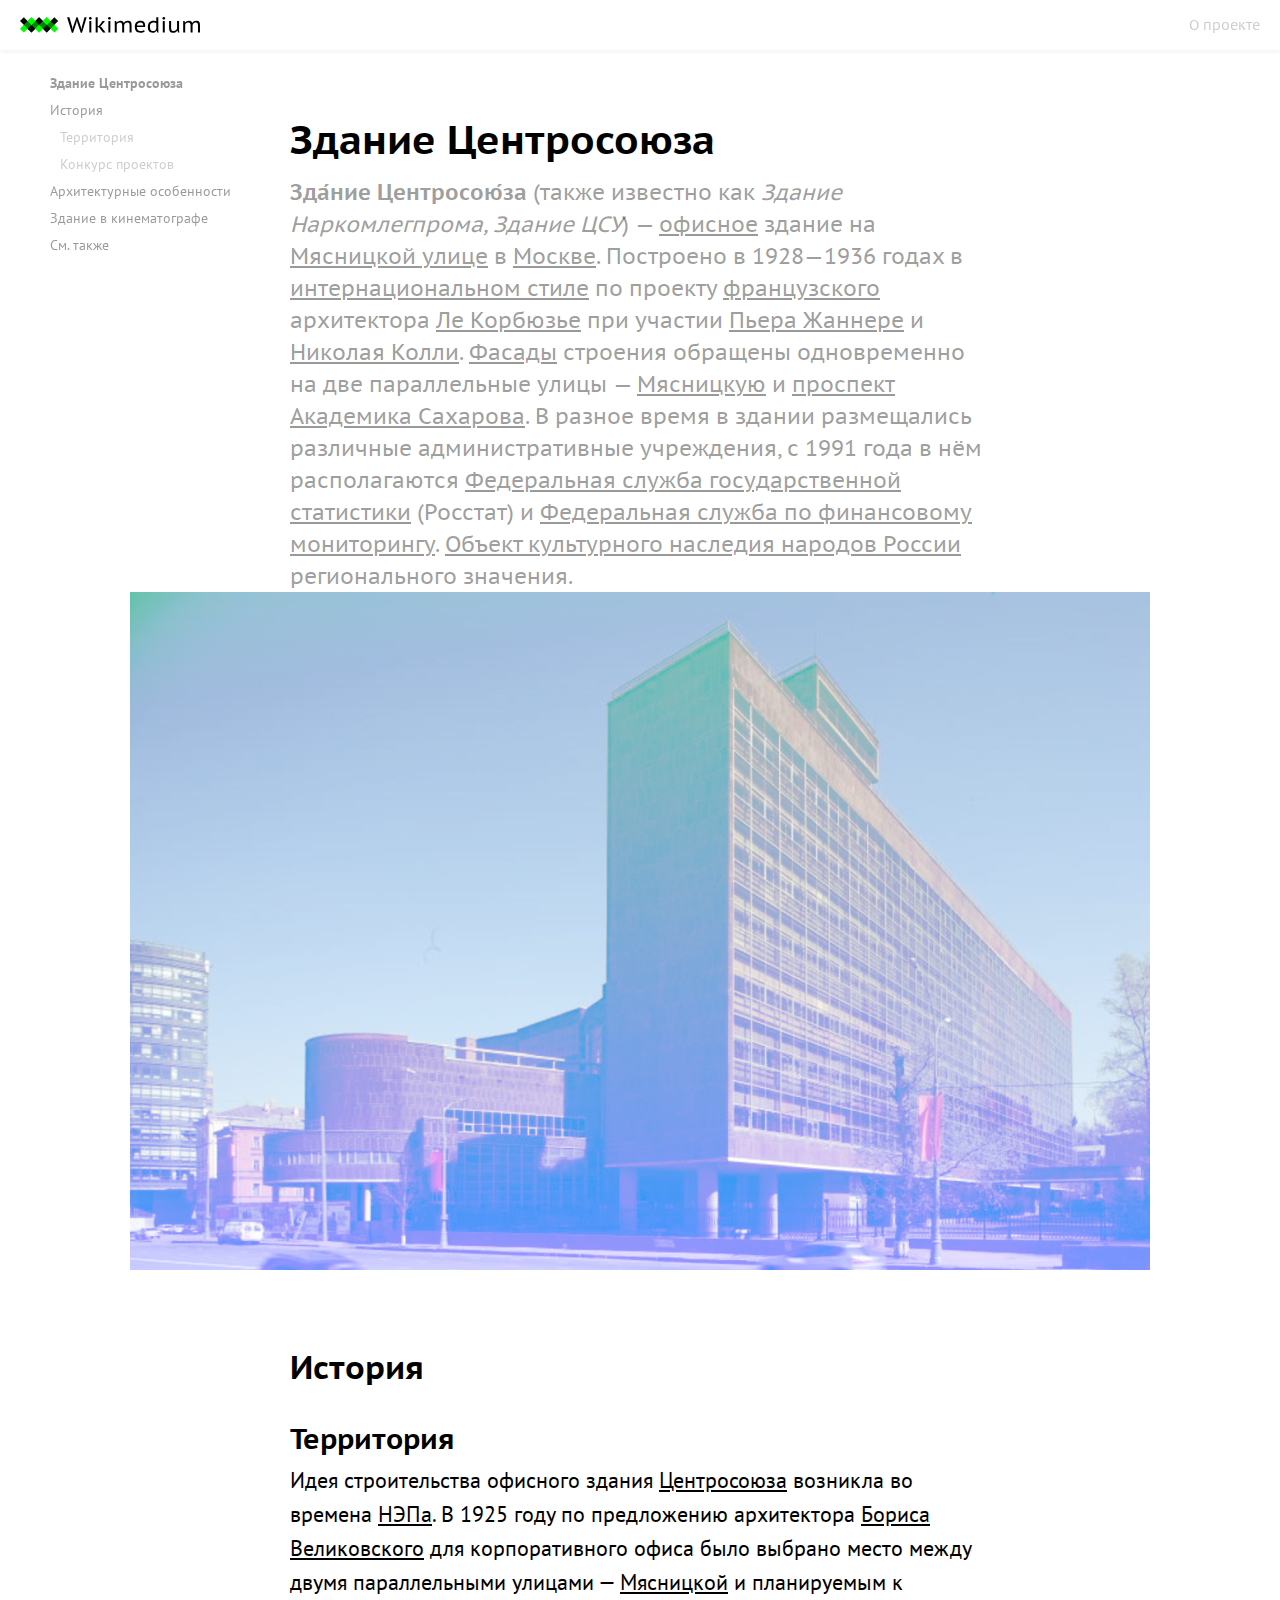
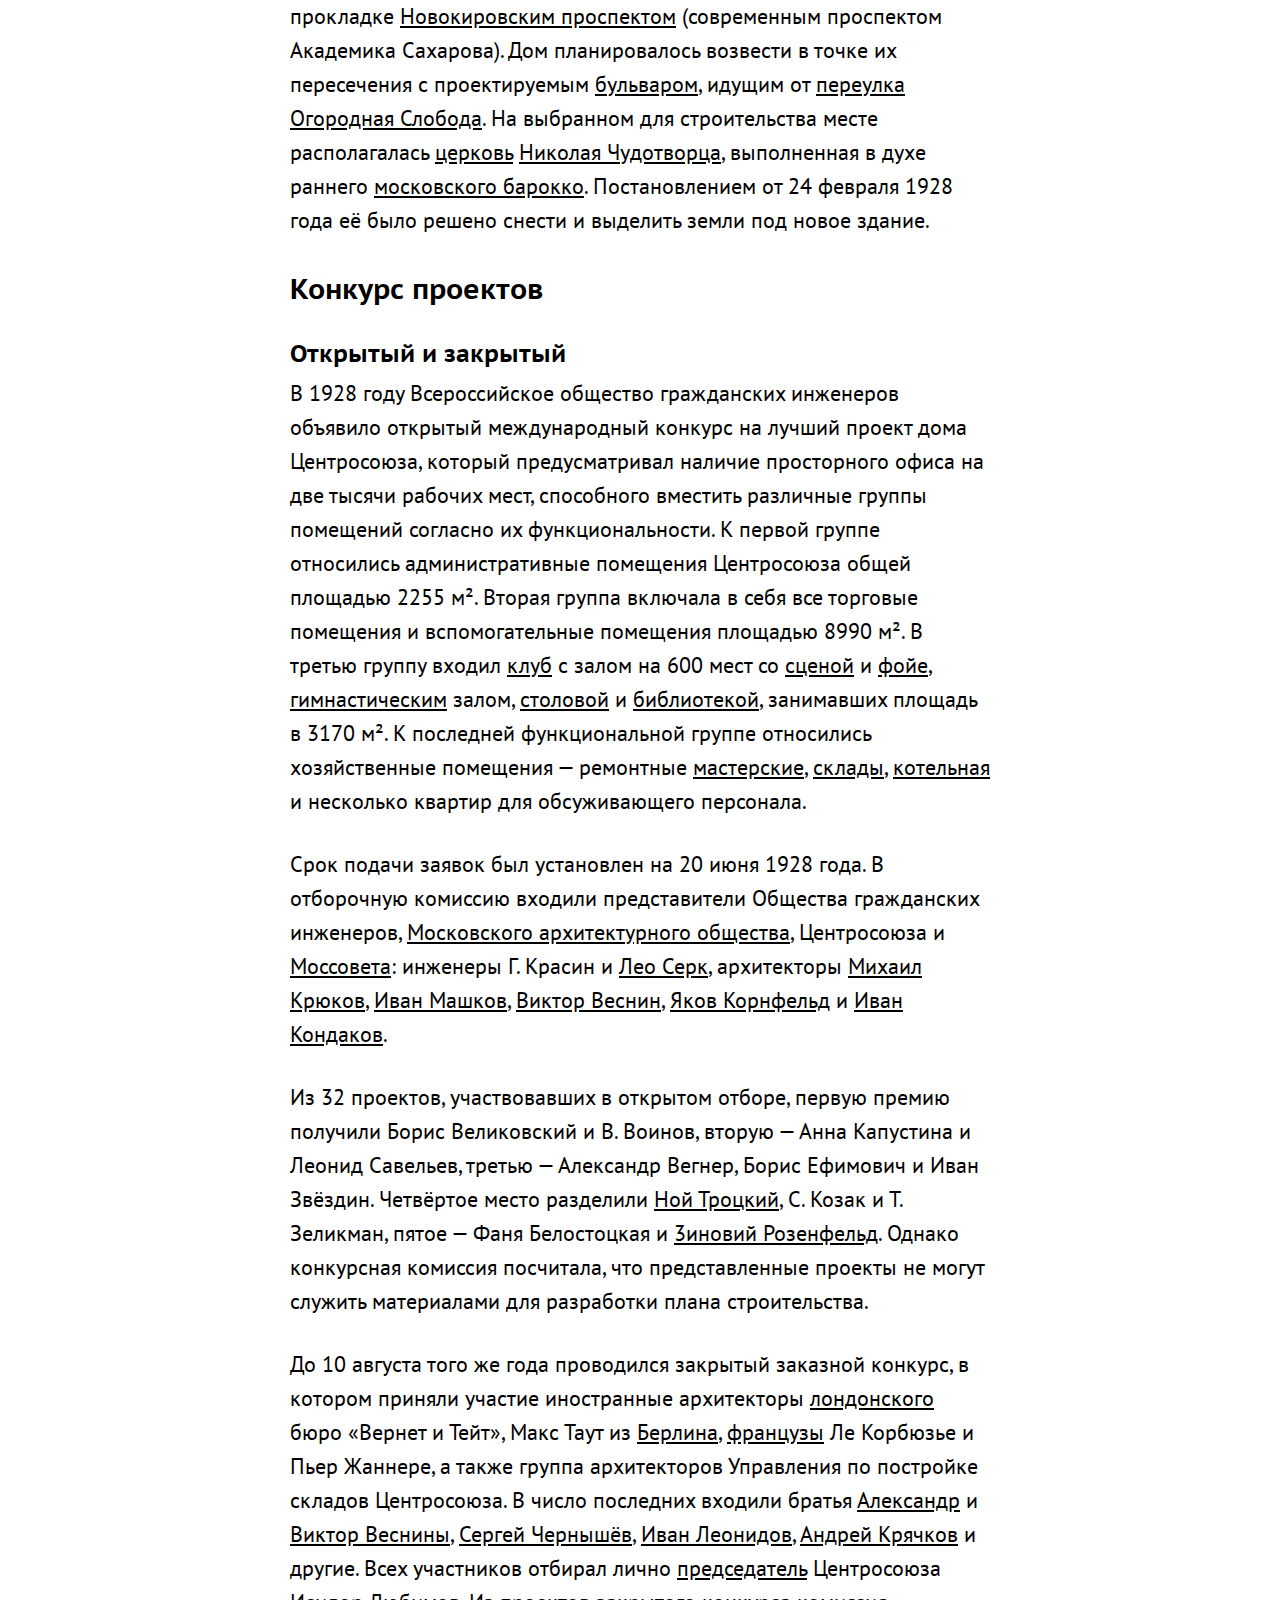
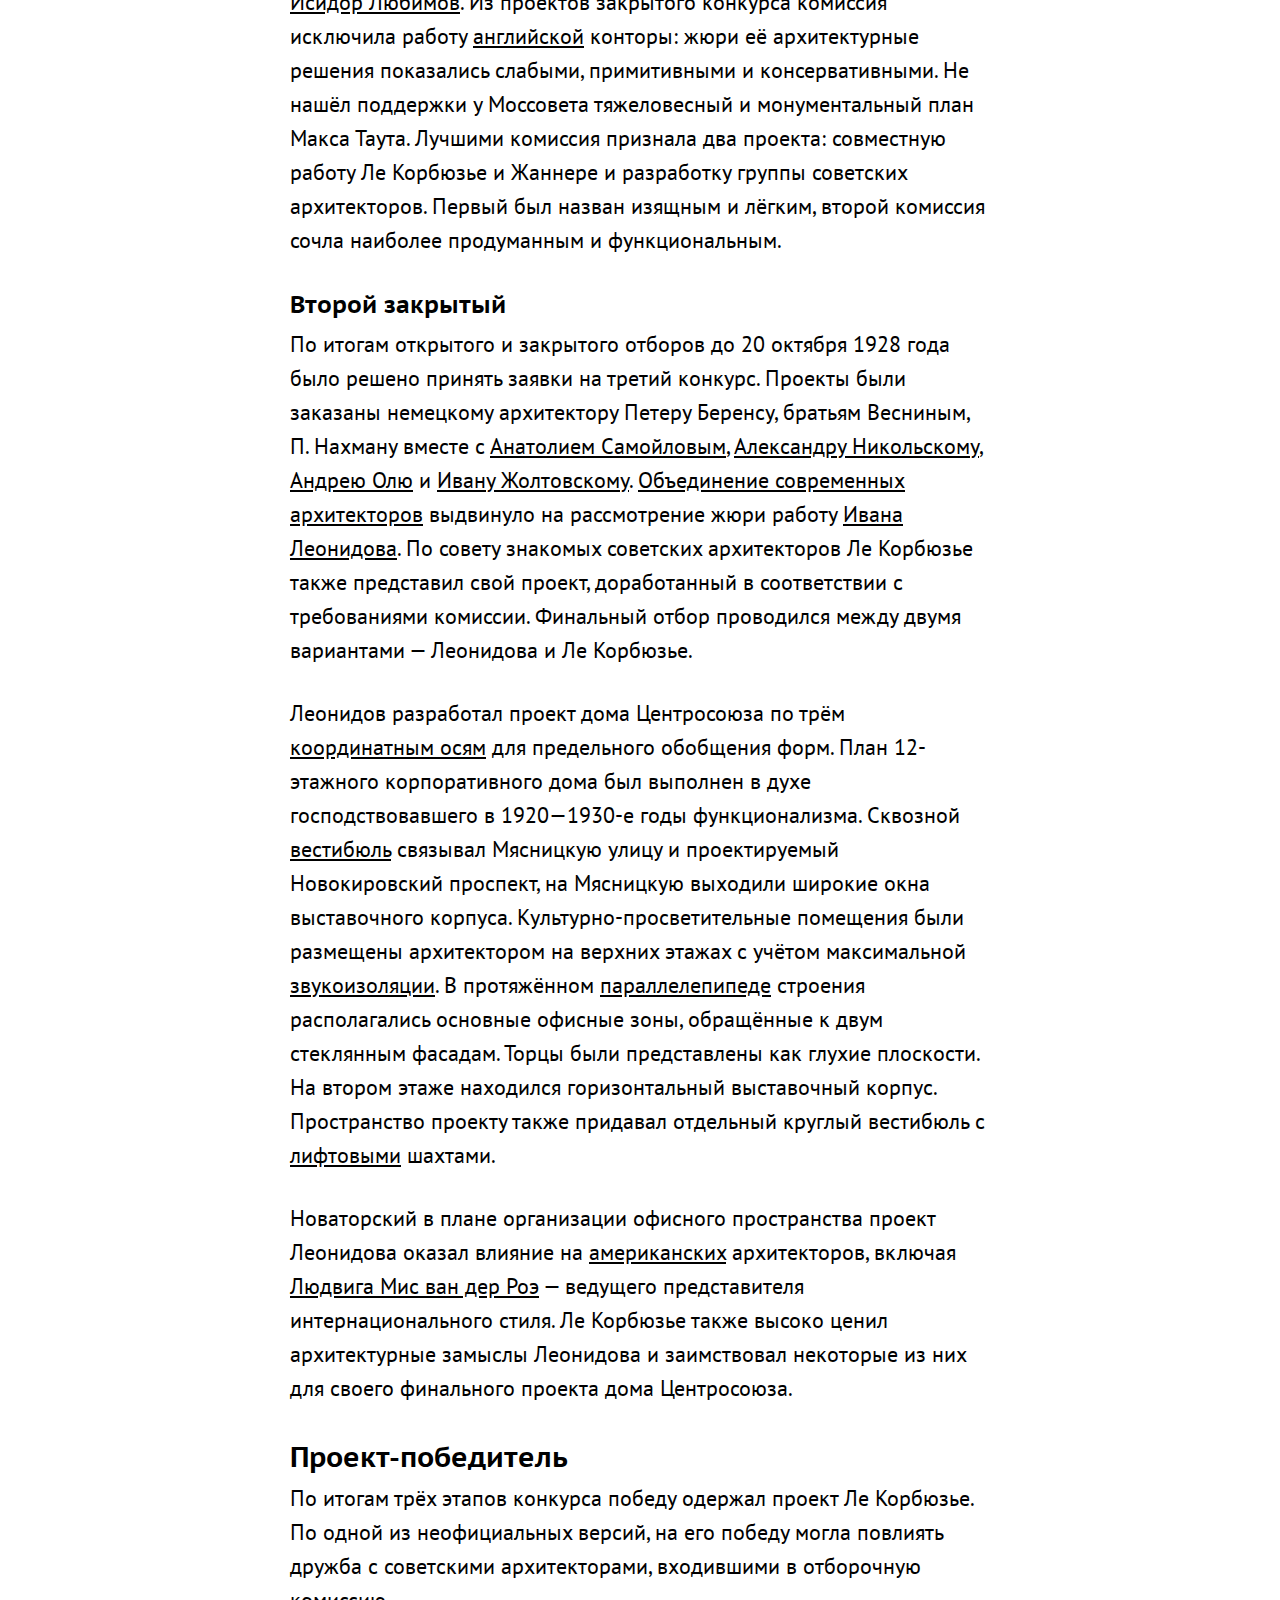
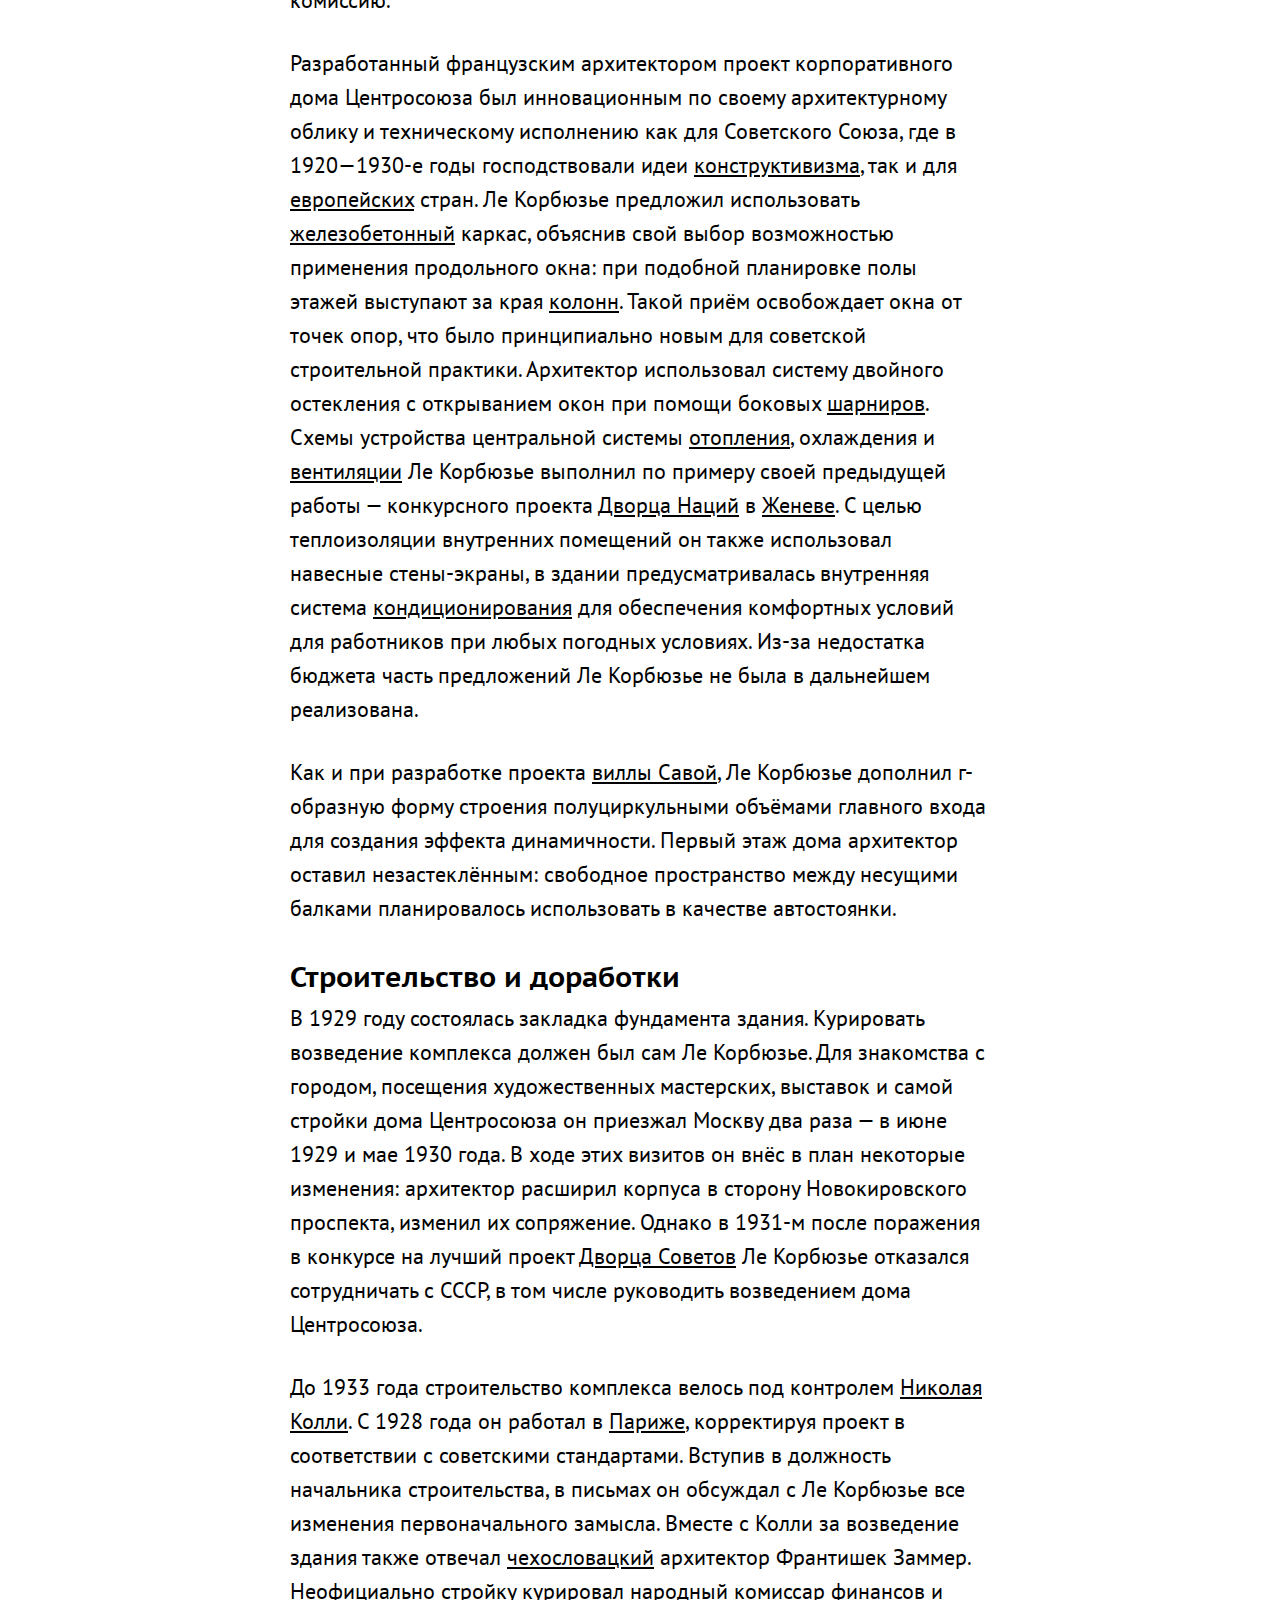
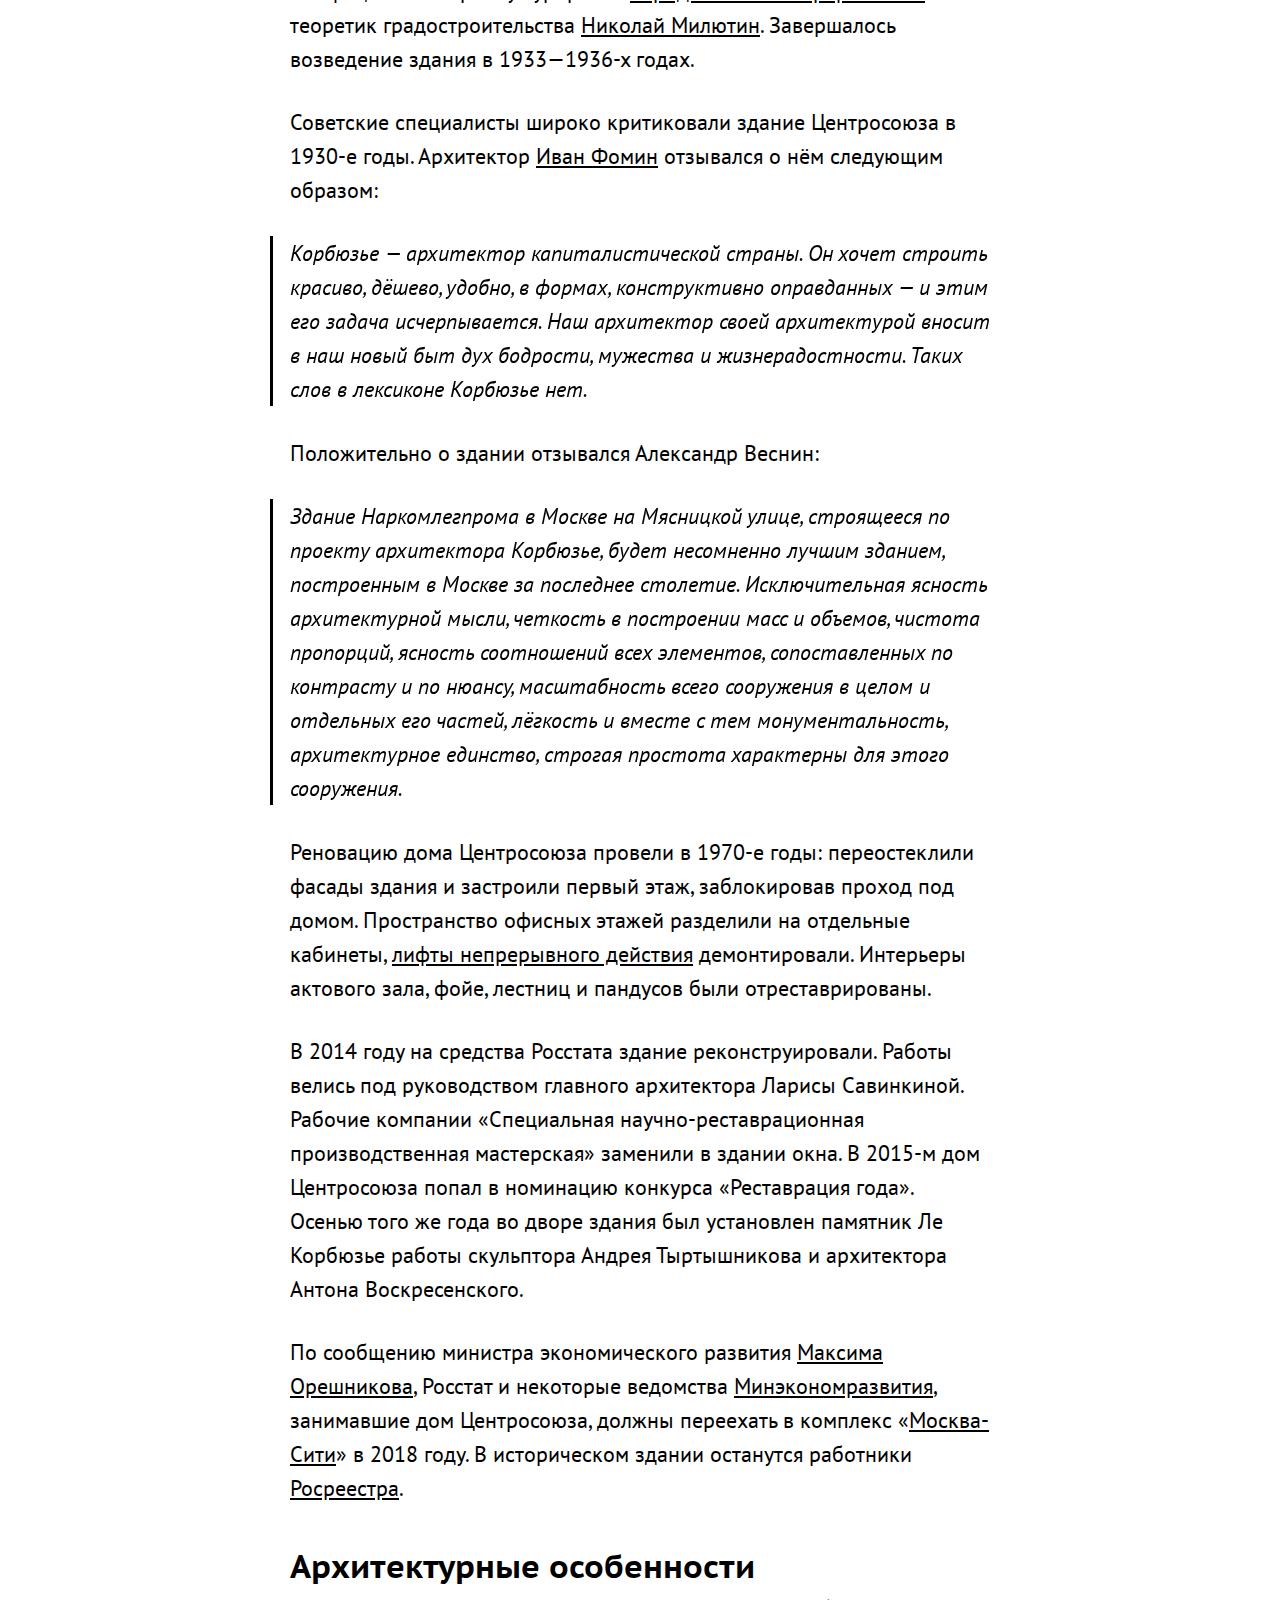
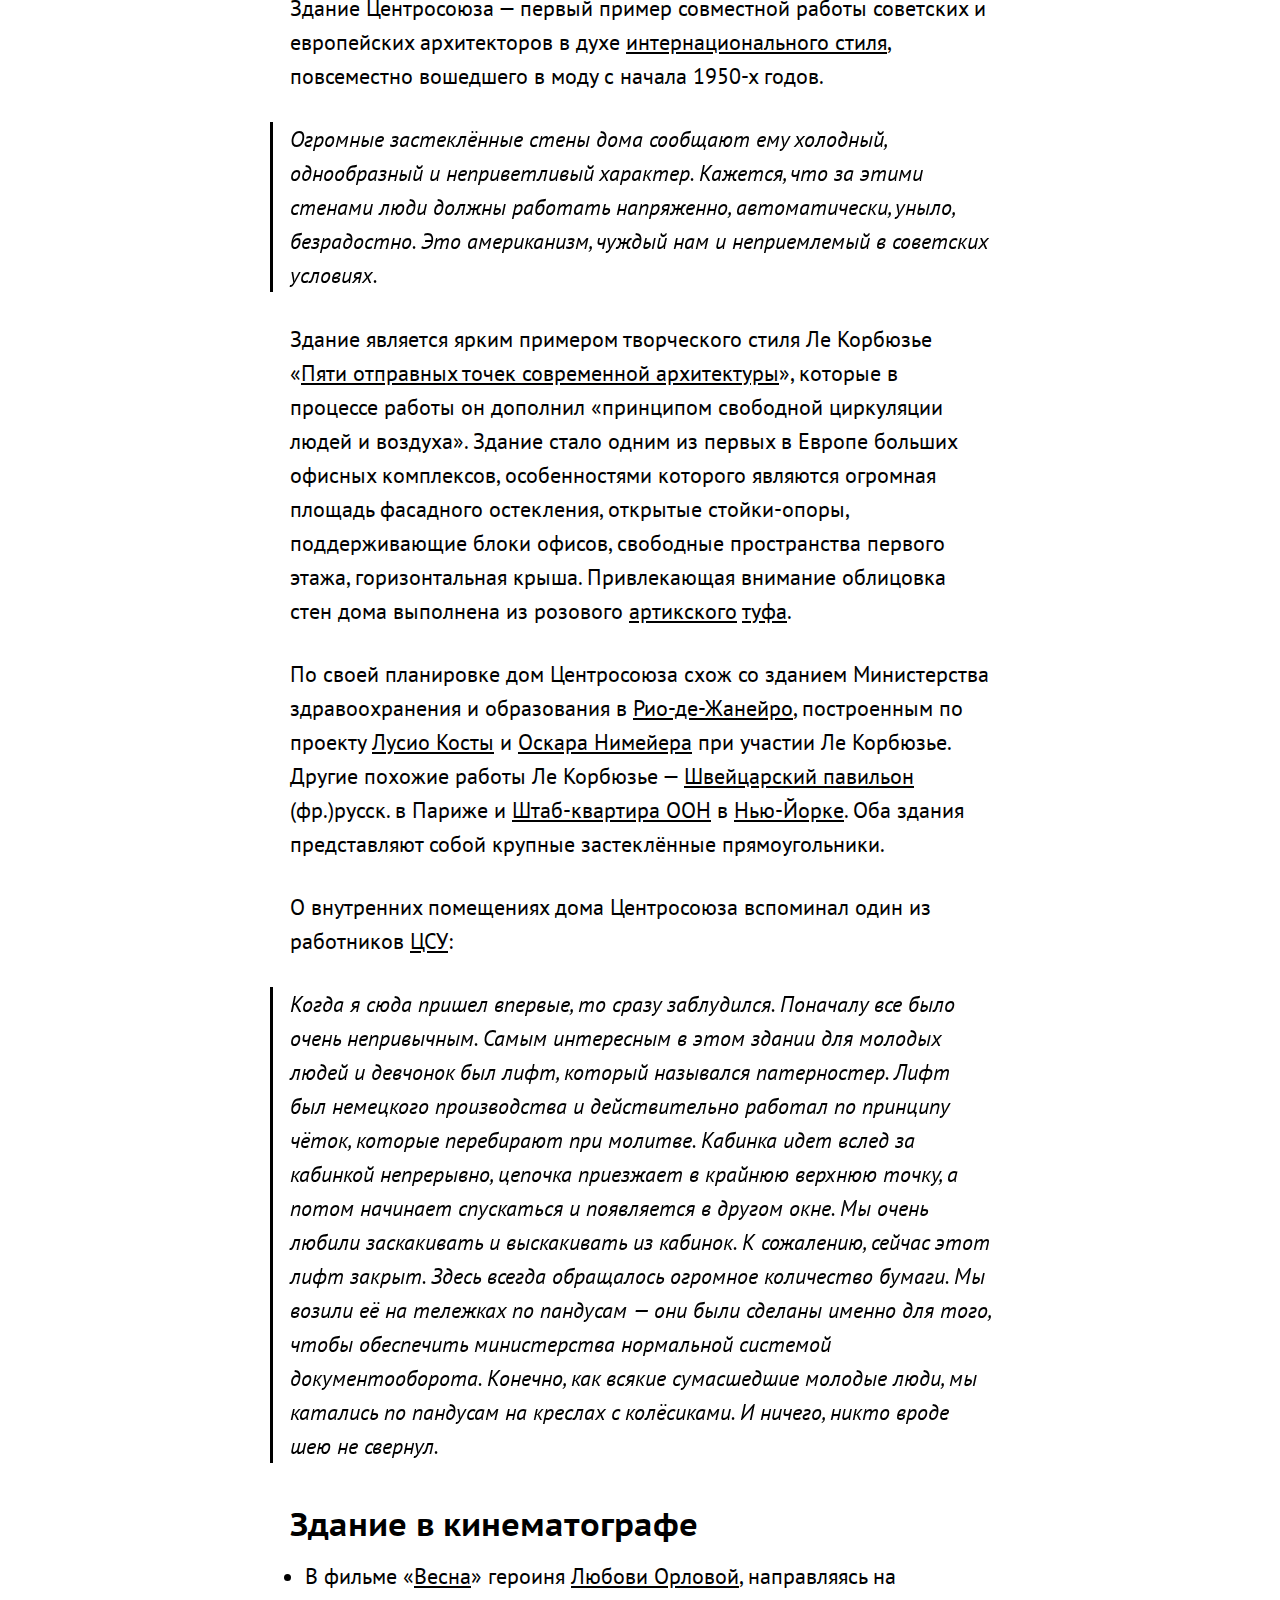
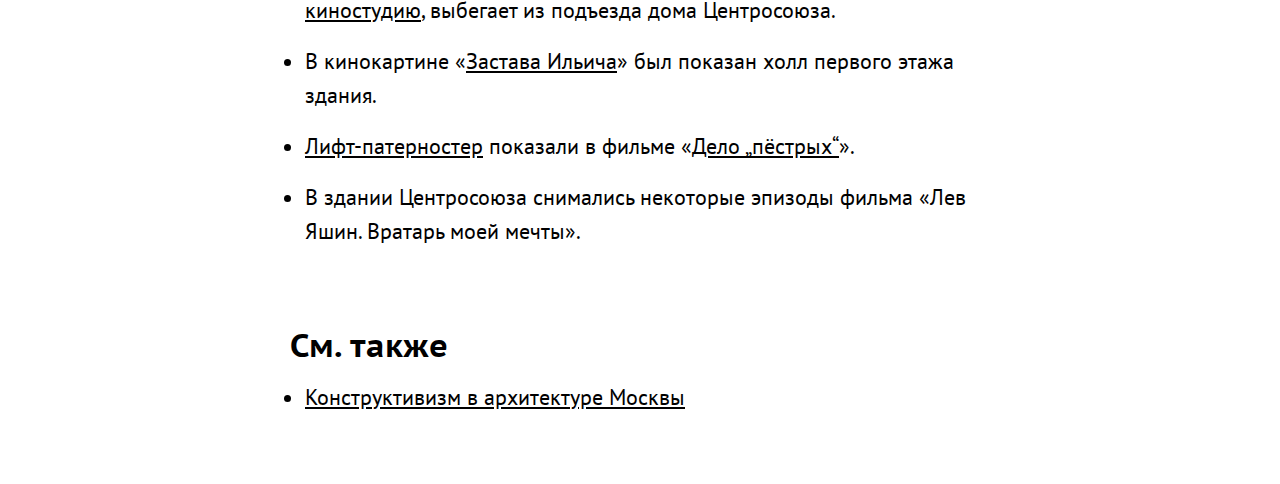
==== commit 4e8fc873: "landing-basis" ====
--- a/centrosouz.html
+++ b/centrosouz.html
@@ -10,8 +10,8 @@
   </head>
   <body>
     <menu>
-      <a href="posts.html">Лента</a>
-      <a href="#">О проекте</a>
+      <a href="posts.html"></a>
+      <a href="index.html">О проекте</a>
     </menu>
     <nav>
       <ul>
@@ -73,7 +73,7 @@
       <p>О внутренних помещениях дома Центросоюза вспоминал один из работников <a href="https://ru.wikipedia.org/wiki/%D0%A6%D0%B5%D0%BD%D1%82%D1%80%D0%B0%D0%BB%D1%8C%D0%BD%D0%BE%D0%B5_%D1%81%D1%82%D0%B0%D1%82%D0%B8%D1%81%D1%82%D0%B8%D1%87%D0%B5%D1%81%D0%BA%D0%BE%D0%B5_%D1%83%D0%BF%D1%80%D0%B0%D0%B2%D0%BB%D0%B5%D0%BD%D0%B8%D0%B5">ЦСУ</a>:</p>
       <blockquote cite="https://ru.wikipedia.org/wiki/%D0%97%D0%B4%D0%B0%D0%BD%D0%B8%D0%B5_%D0%A6%D0%B5%D0%BD%D1%82%D1%80%D0%BE%D1%81%D0%BE%D1%8E%D0%B7%D0%B0">Когда я сюда пришел впервые, то сразу заблудился. Поначалу все было очень непривычным. Самым интересным в этом здании для молодых людей и девчонок был лифт, который назывался патерностер. Лифт был немецкого производства и действительно работал по принципу чёток, которые перебирают при молитве. Кабинка идет вслед за кабинкой непрерывно, цепочка приезжает в крайнюю верхнюю точку, а потом начинает спускаться и появляется в другом окне. Мы очень любили заскакивать и выскакивать из кабинок. К сожалению, сейчас этот лифт закрыт. Здесь всегда обращалось огромное количество бумаги. Мы возили её на тележках по пандусам — они были сделаны именно для того, чтобы обеспечить министерства нормальной системой документооборота. Конечно, как всякие сумасшедшие молодые люди, мы катались по пандусам на креслах с колёсиками. И ничего, никто вроде шею не свернул.</blockquote>
 
-      <h2 is="h1-cinema">Здание в кинематографе</h2>
+      <h2 id="h1-cinema">Здание в кинематографе</h2>
       <ul>
         <li>В фильме «<a href="https://ru.wikipedia.org/wiki/%D0%92%D0%B5%D1%81%D0%BD%D0%B0_(%D1%84%D0%B8%D0%BB%D1%8C%D0%BC,_1947)">Весна</a>» героиня <a href="https://ru.wikipedia.org/wiki/%D0%9E%D1%80%D0%BB%D0%BE%D0%B2%D0%B0,_%D0%9B%D1%8E%D0%B1%D0%BE%D0%B2%D1%8C_%D0%9F%D0%B5%D1%82%D1%80%D0%BE%D0%B2%D0%BD%D0%B0">Любови Орловой</a>, направляясь на <a href="https://ru.wikipedia.org/wiki/%D0%9A%D0%B8%D0%BD%D0%BE%D1%81%D1%82%D1%83%D0%B4%D0%B8%D1%8F">киностудию</a>, выбегает из подъезда дома Центросоюза.</li>
         <li>В кинокартине «<a href="https://ru.wikipedia.org/wiki/%D0%97%D0%B0%D1%81%D1%82%D0%B0%D0%B2%D0%B0_%D0%98%D0%BB%D1%8C%D0%B8%D1%87%D0%B0">Застава Ильича</a>» был показан холл первого этажа здания.</li>
--- a/src/style.css
+++ b/src/style.css
@@ -7,3 +7,4 @@
 
 @import "post.css";
 @import "posts.css";
+@import "landing.css";
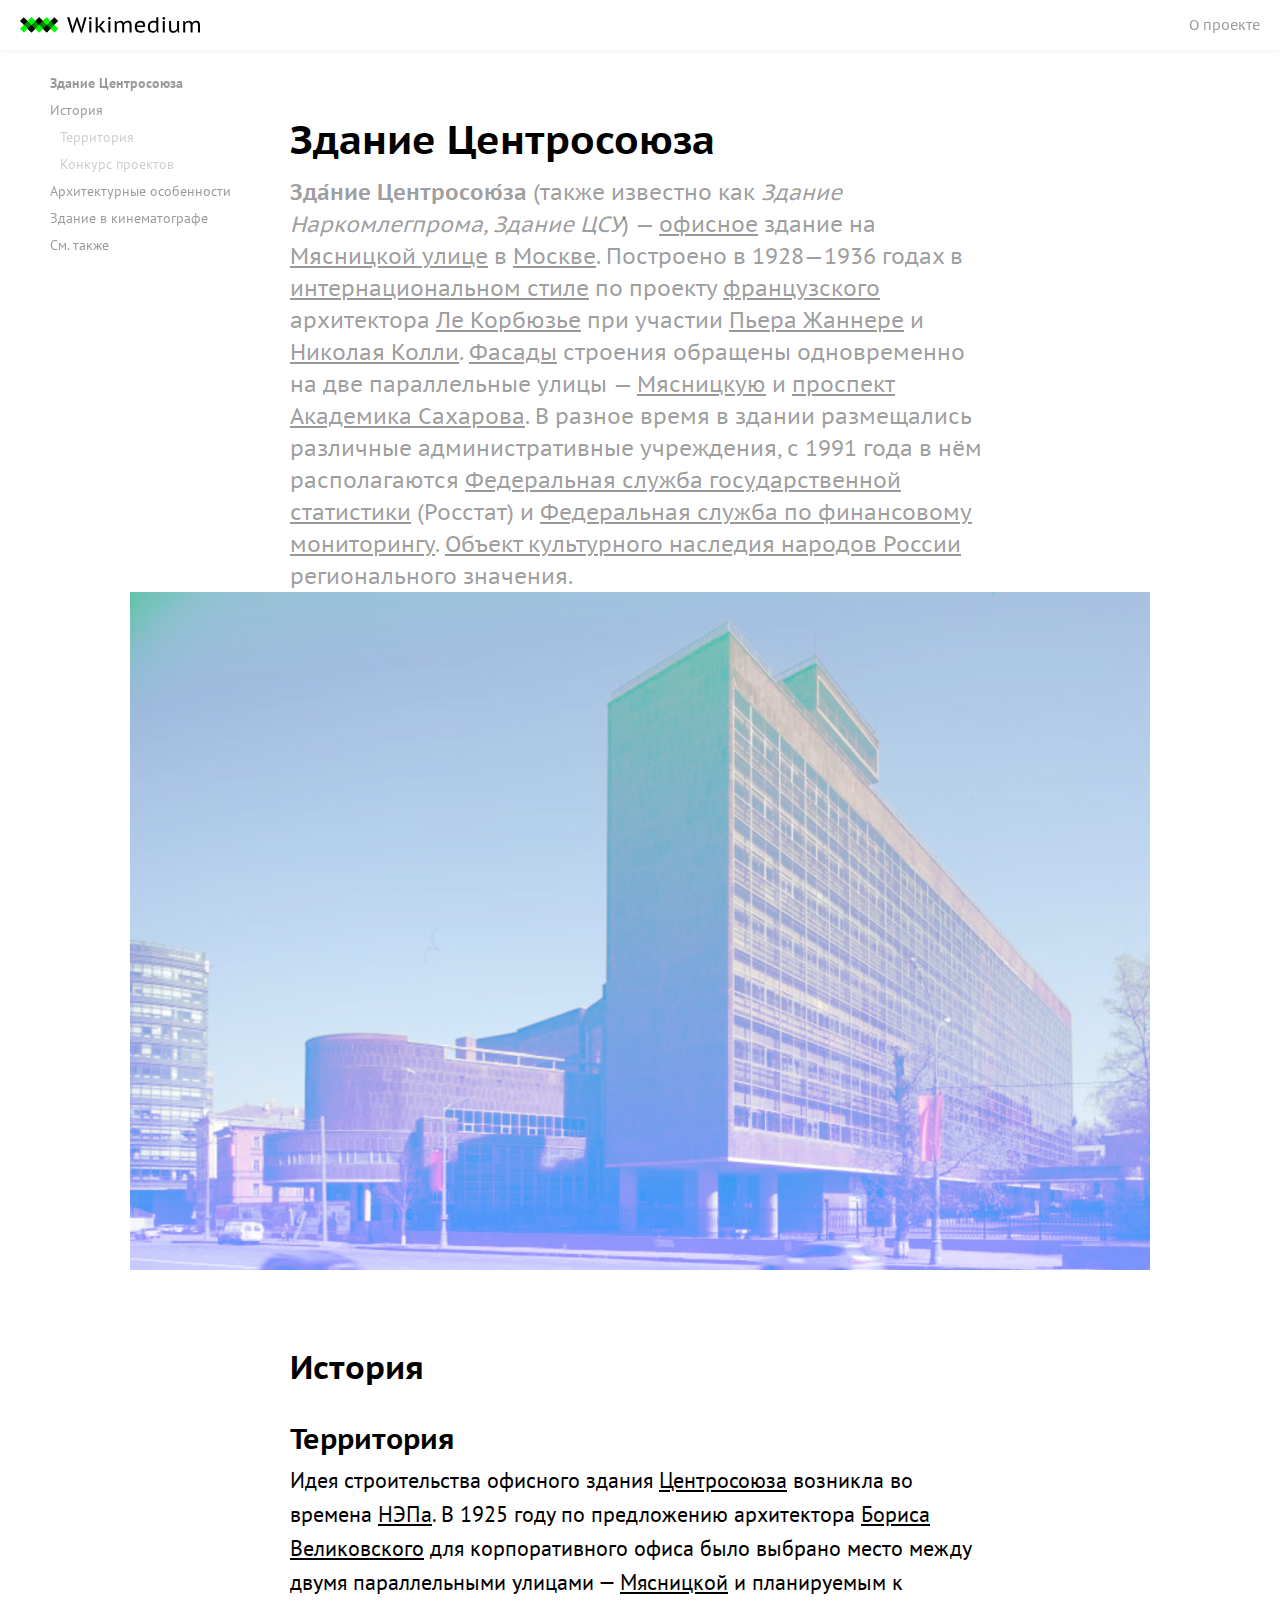
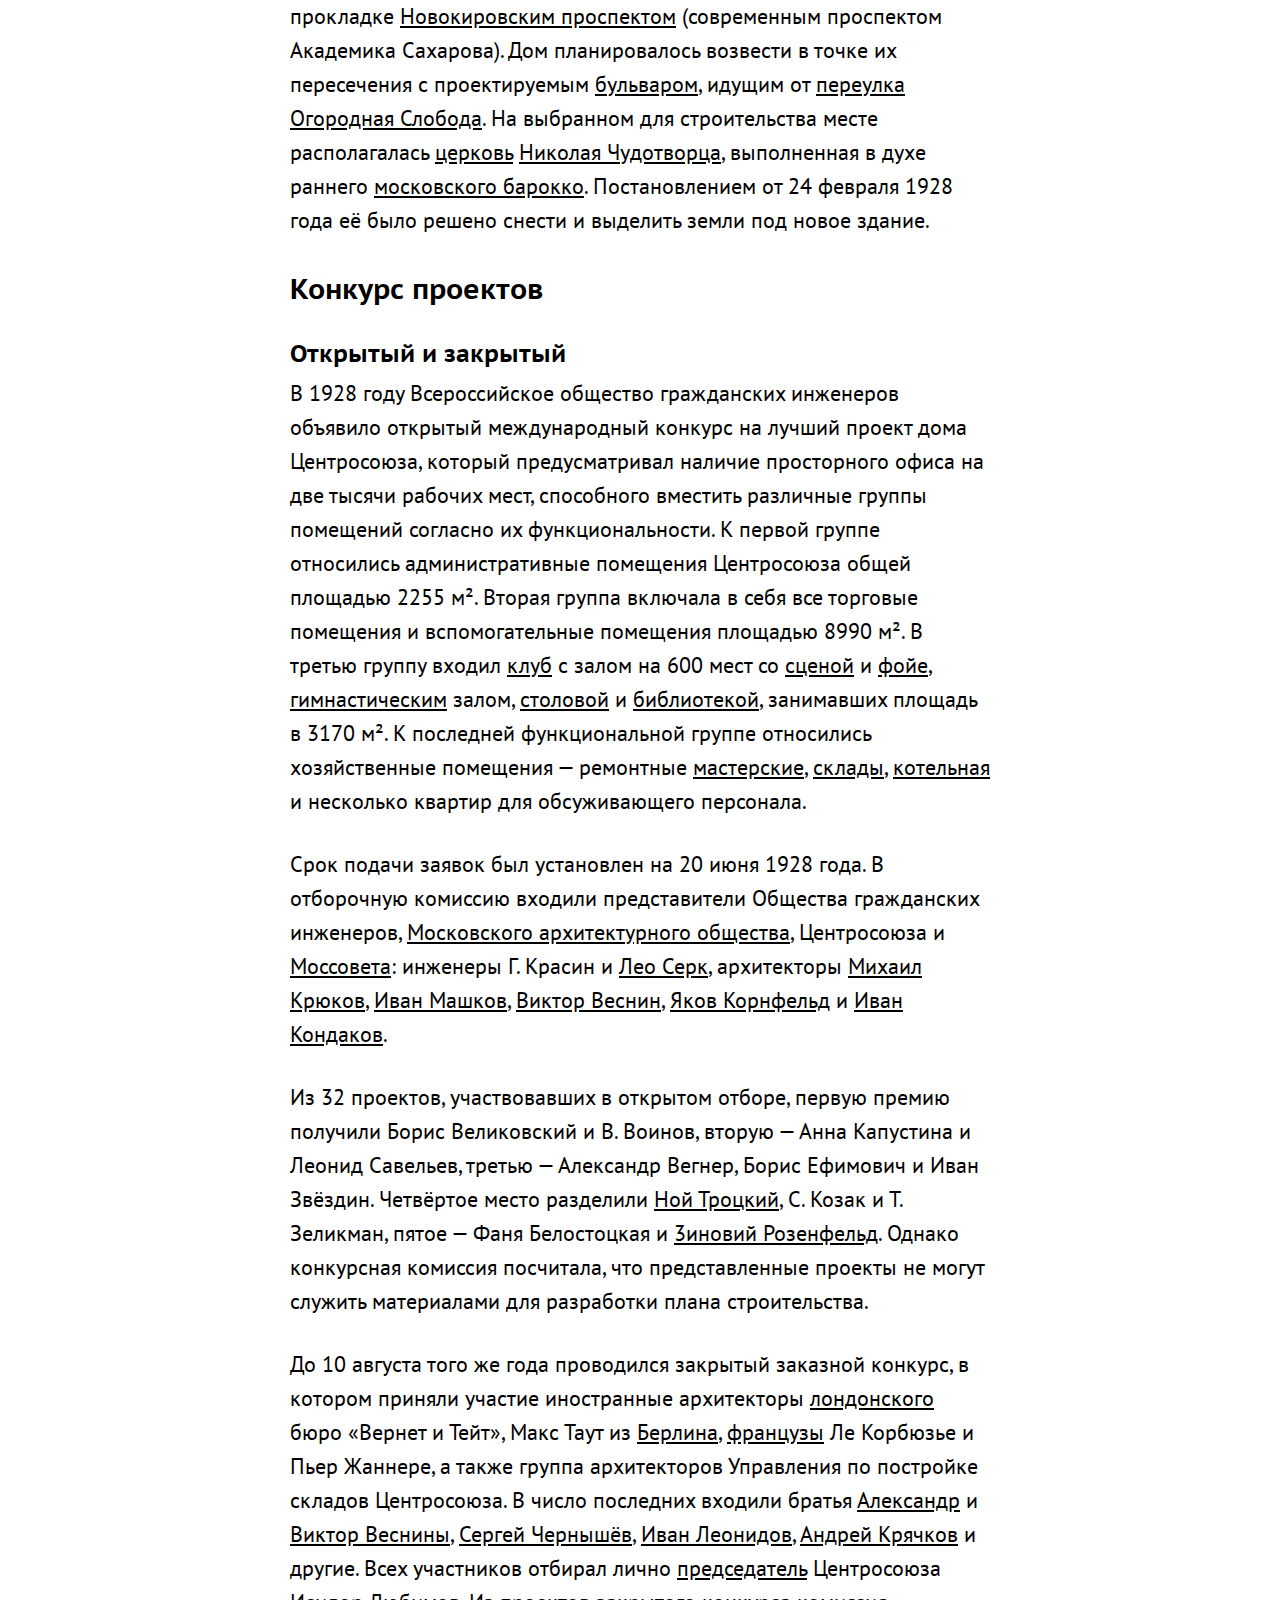
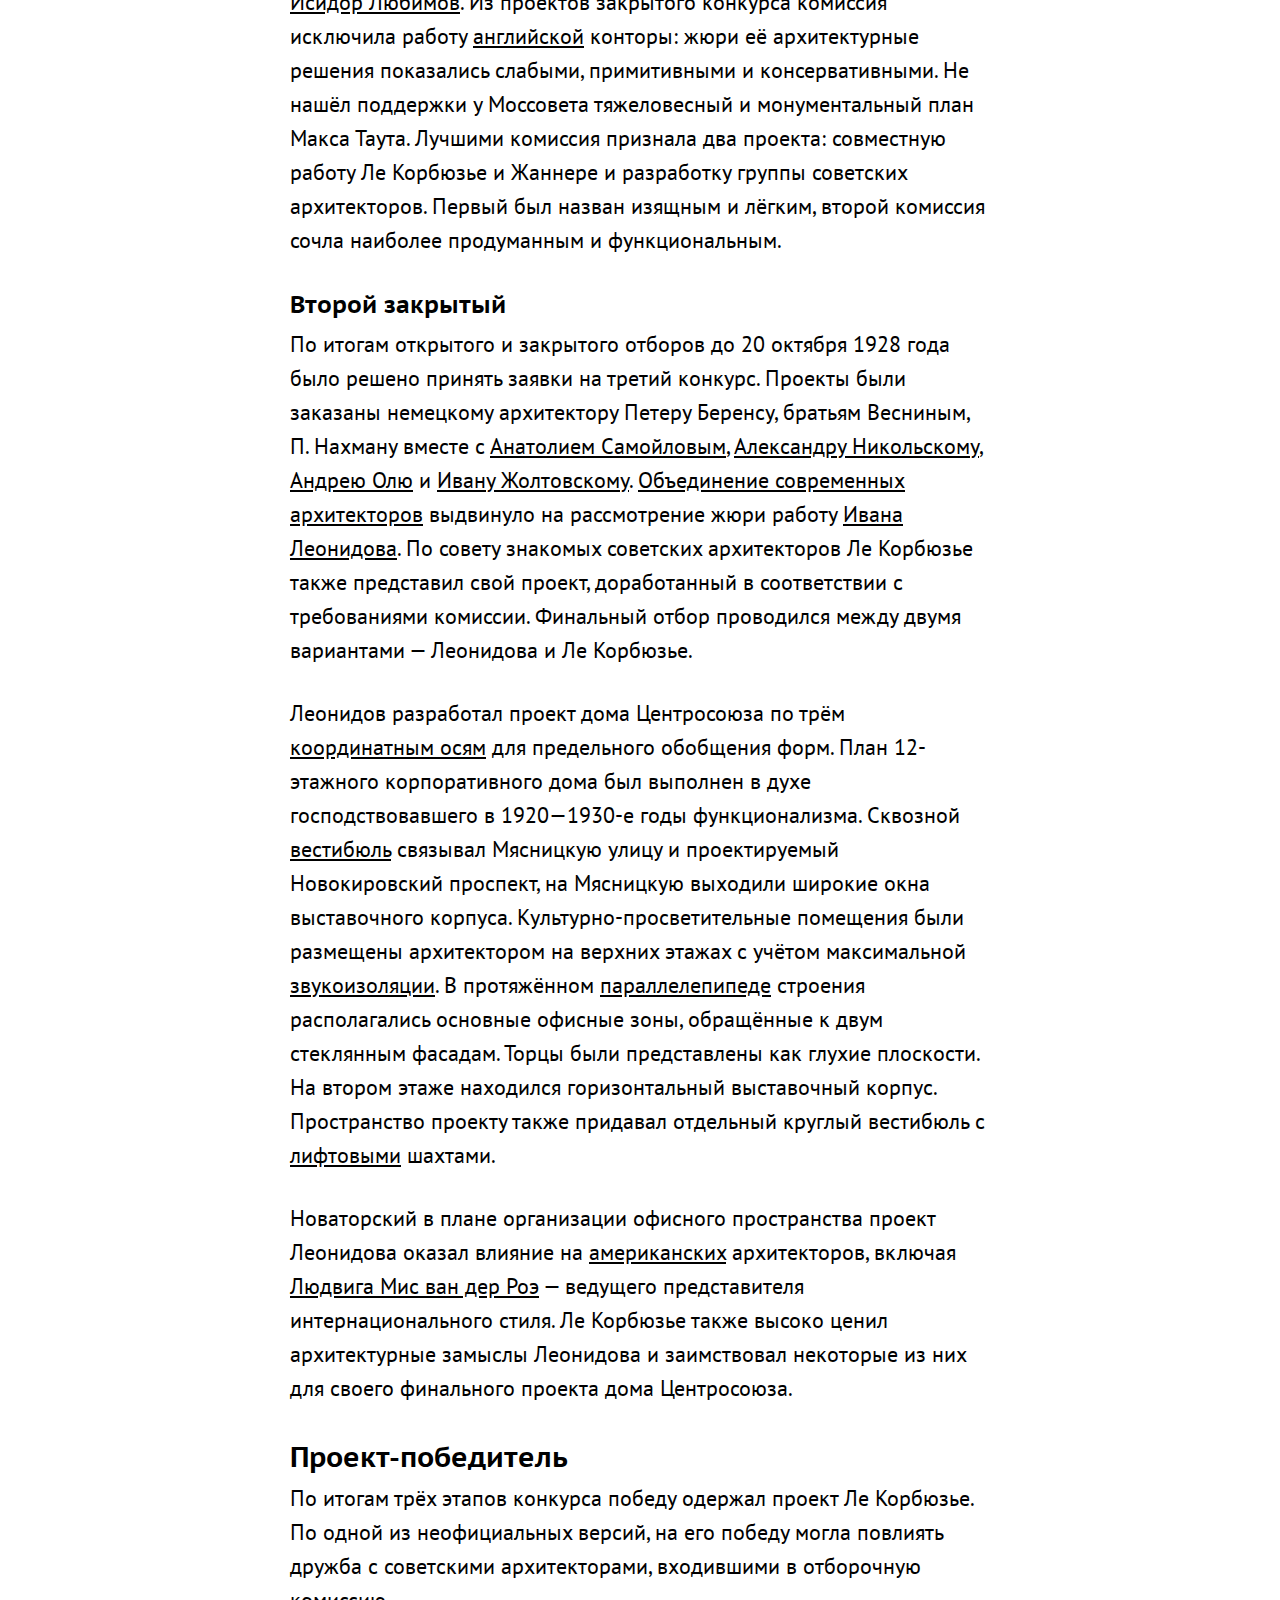
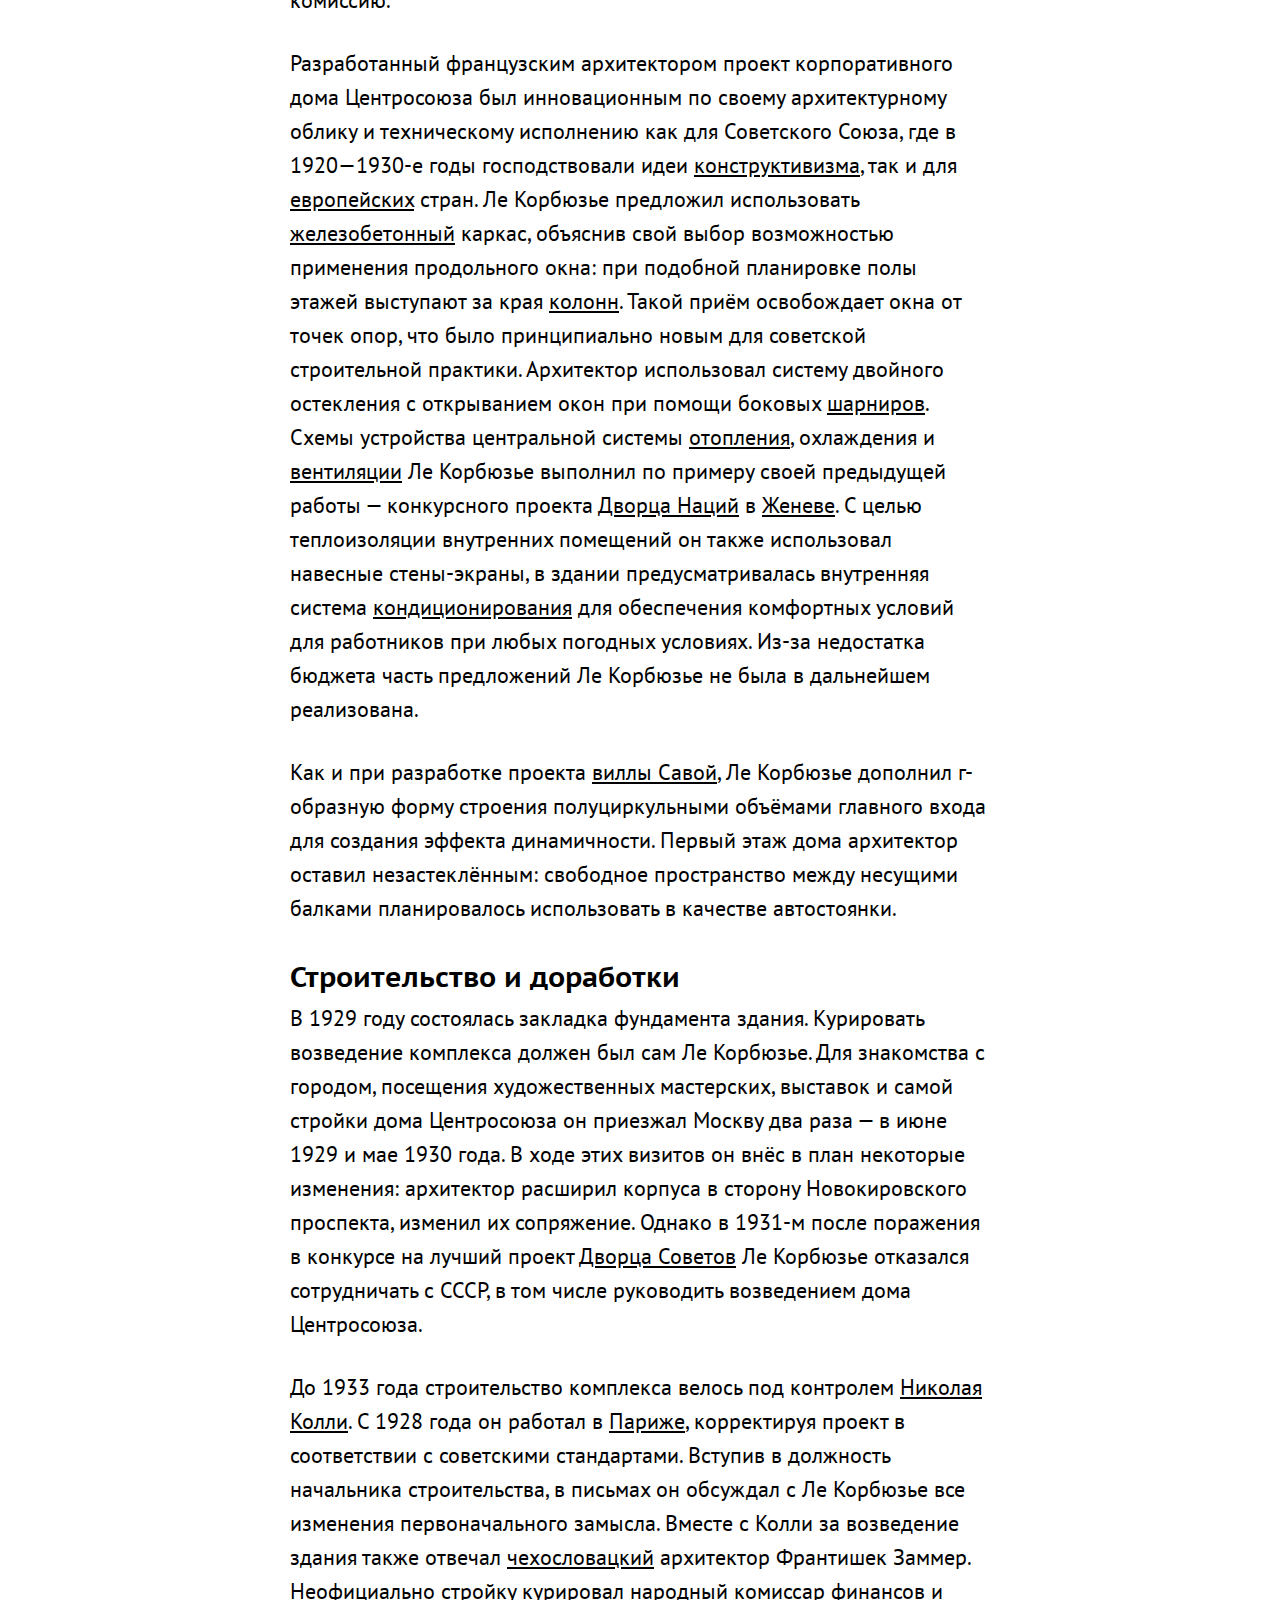
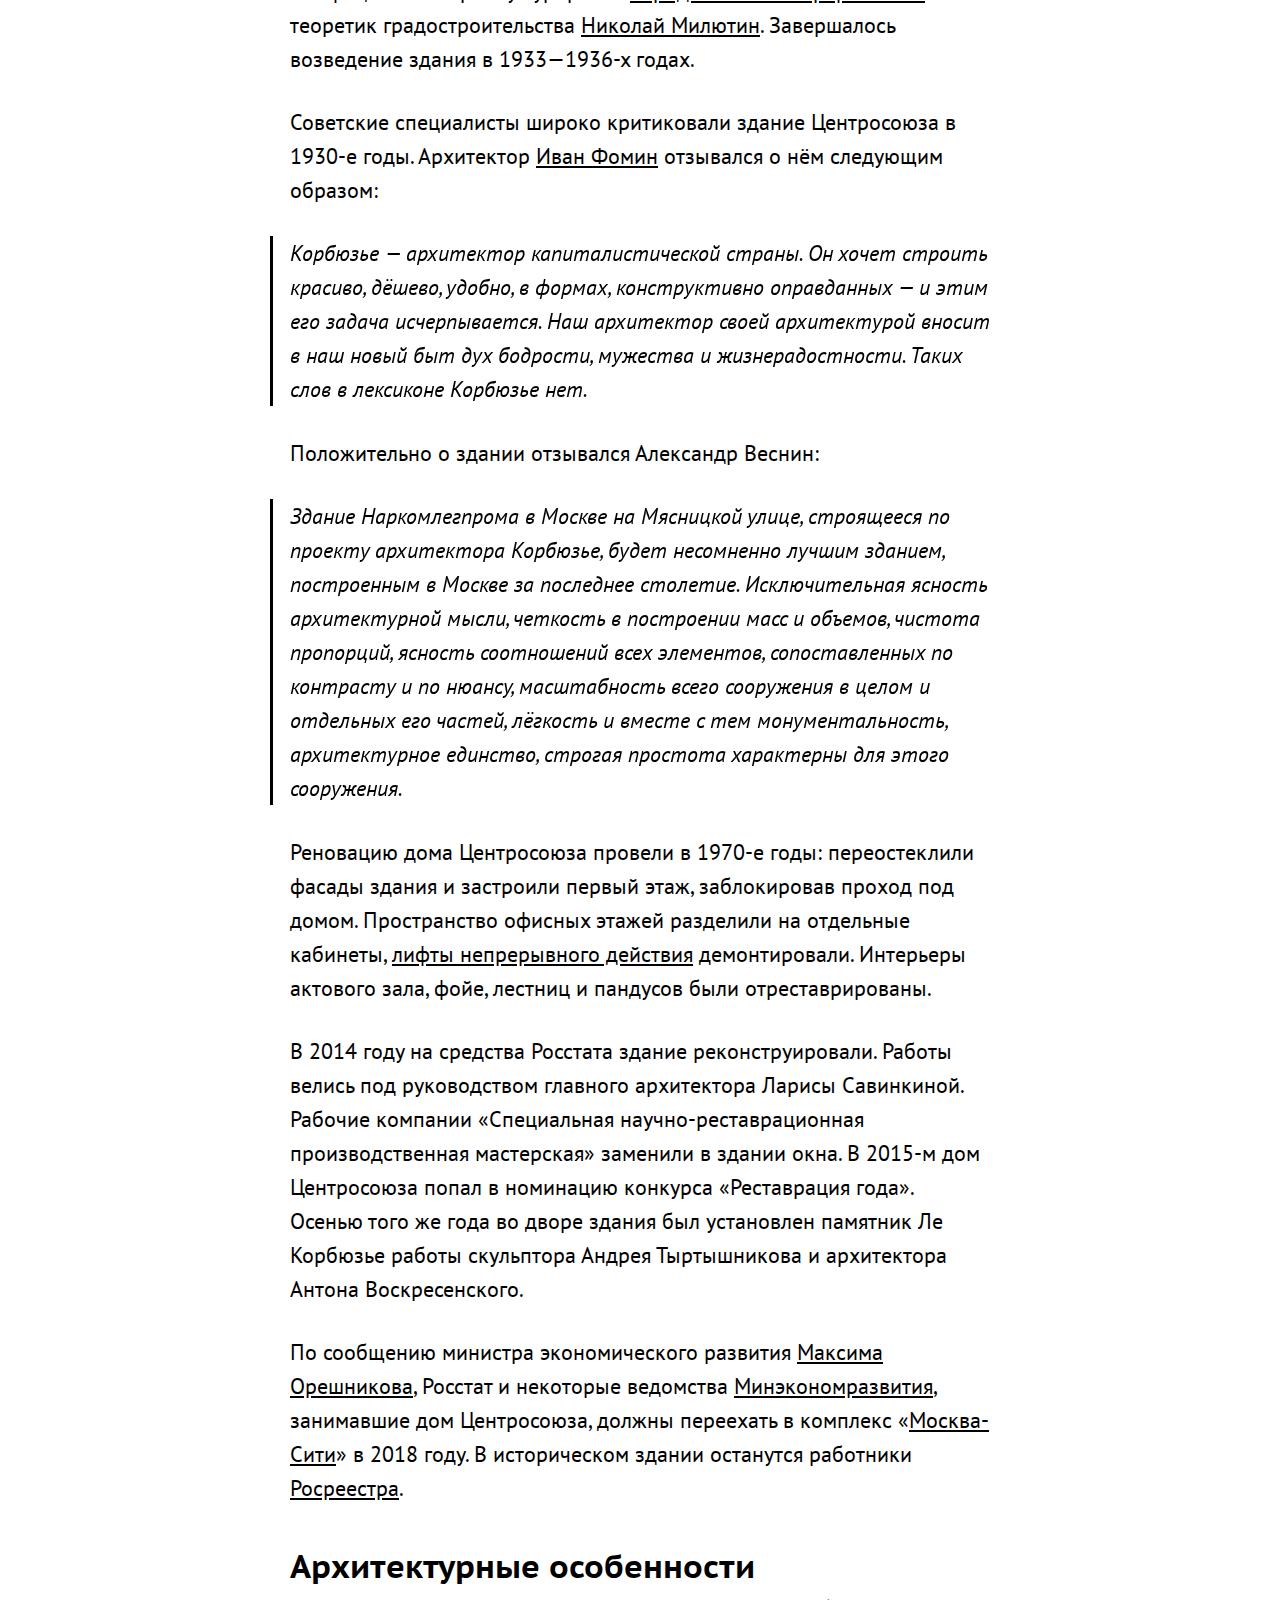
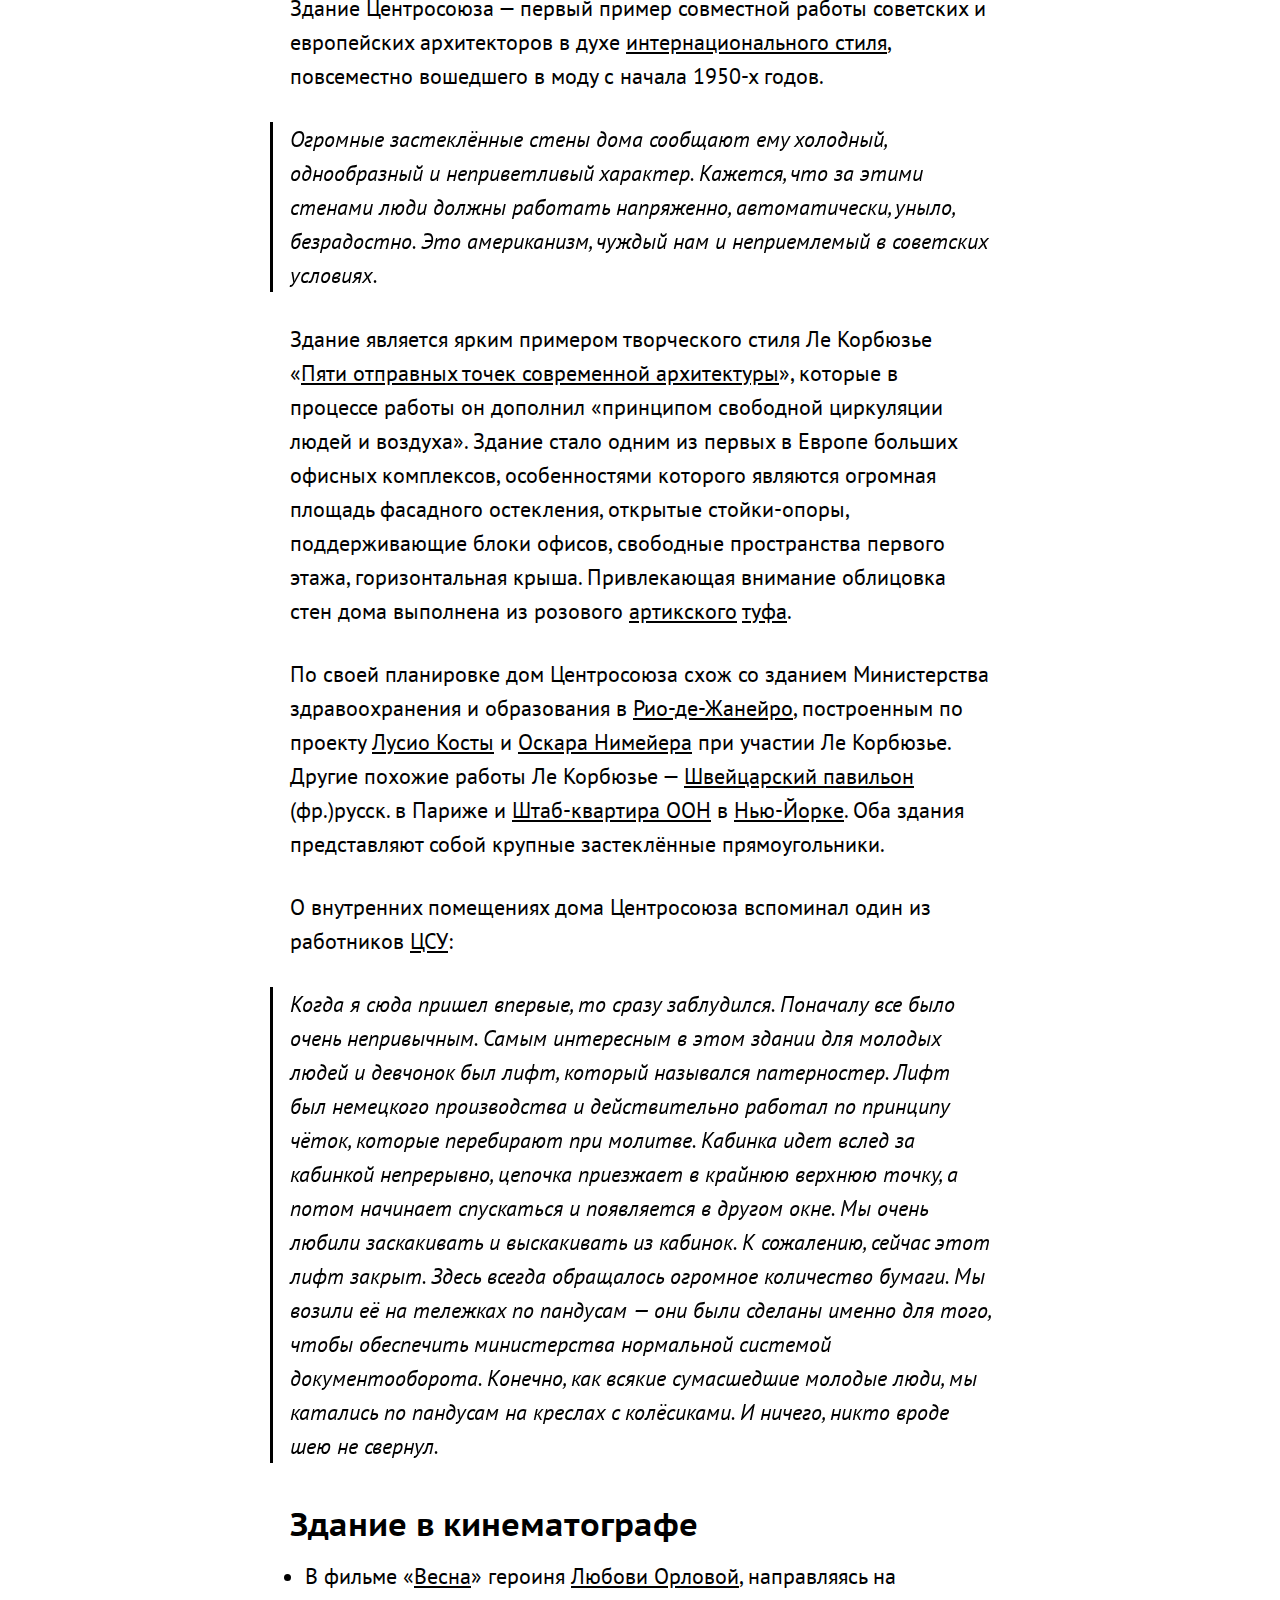
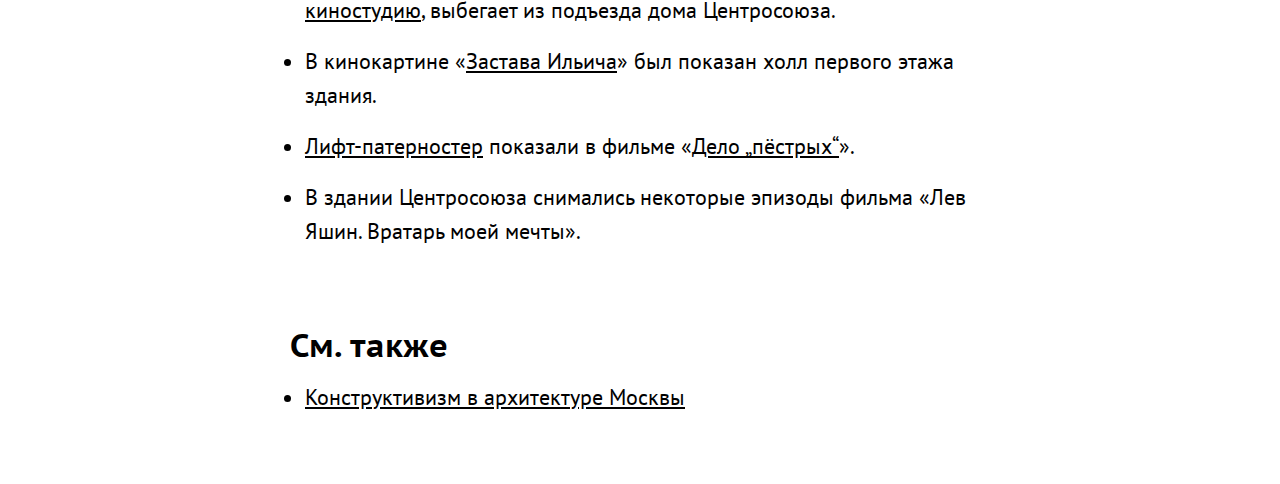
==== commit 0d2f6955: "wip" ====
--- a/centrosouz.html
+++ b/centrosouz.html
@@ -10,8 +10,10 @@
   </head>
   <body>
     <menu>
-      <a href="posts.html"></a>
-      <a href="index.html">О проекте</a>
+      <div>
+        <a href="posts.html"></a>
+        <a class="current" href="index.html">О проекте</a>
+      </div>
     </menu>
     <nav>
       <ul>
--- a/src/style.css
+++ b/src/style.css
@@ -4,6 +4,7 @@
 
 @import "menubar.css";
 @import "sidebar.css";
+@import "footer.css";
 
 @import "post.css";
 @import "posts.css";
